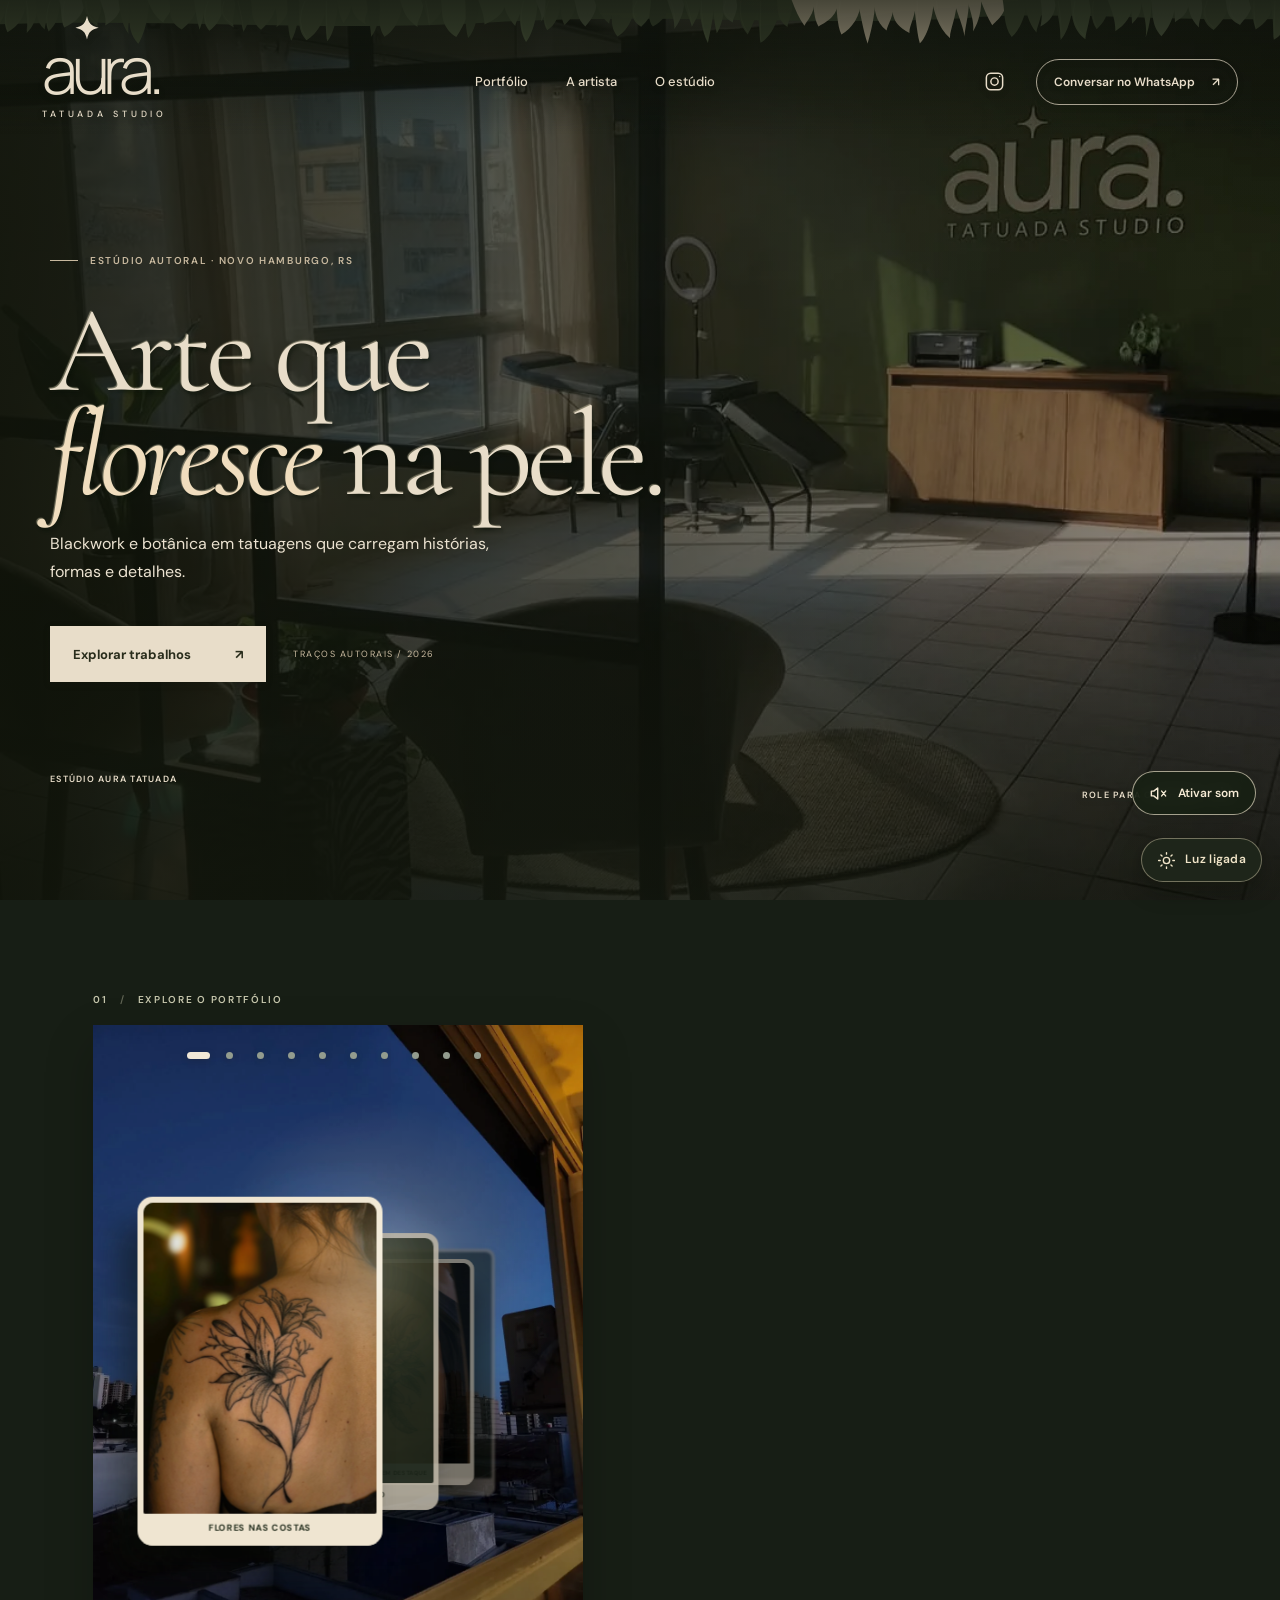
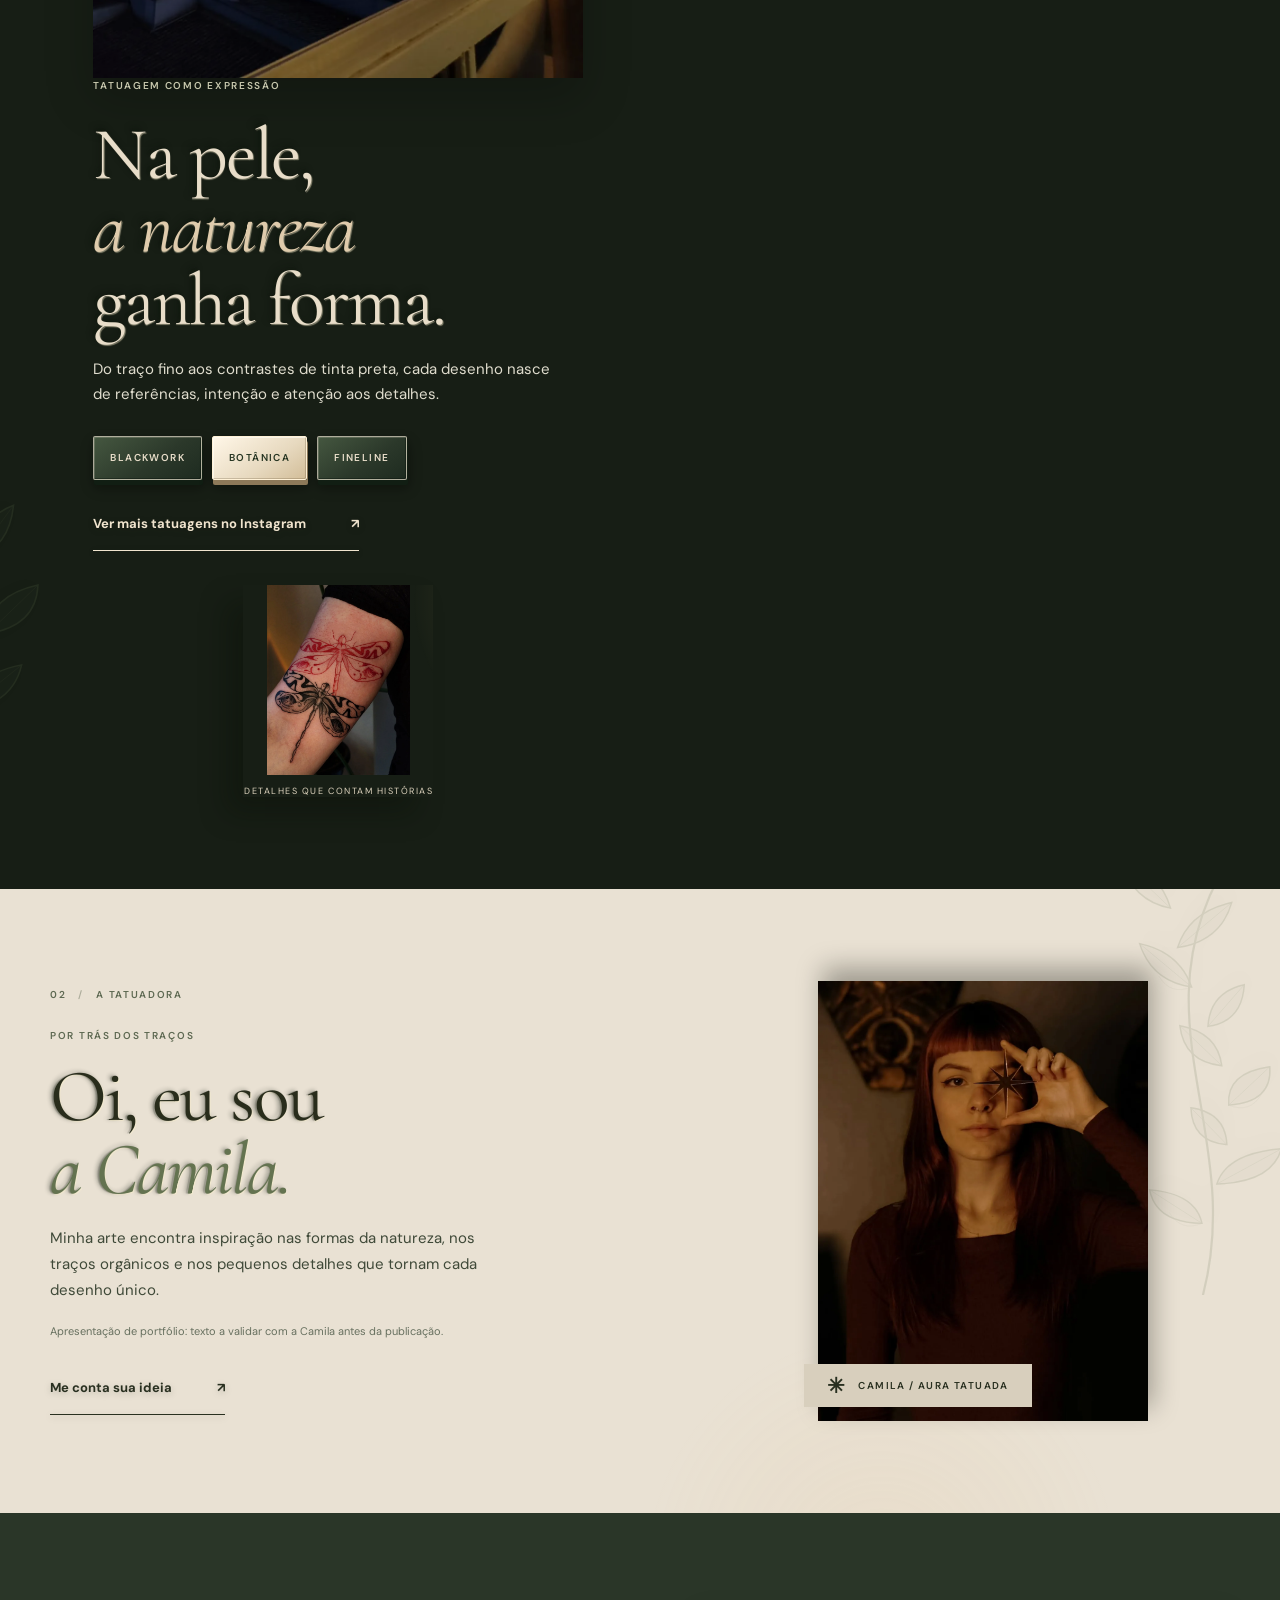
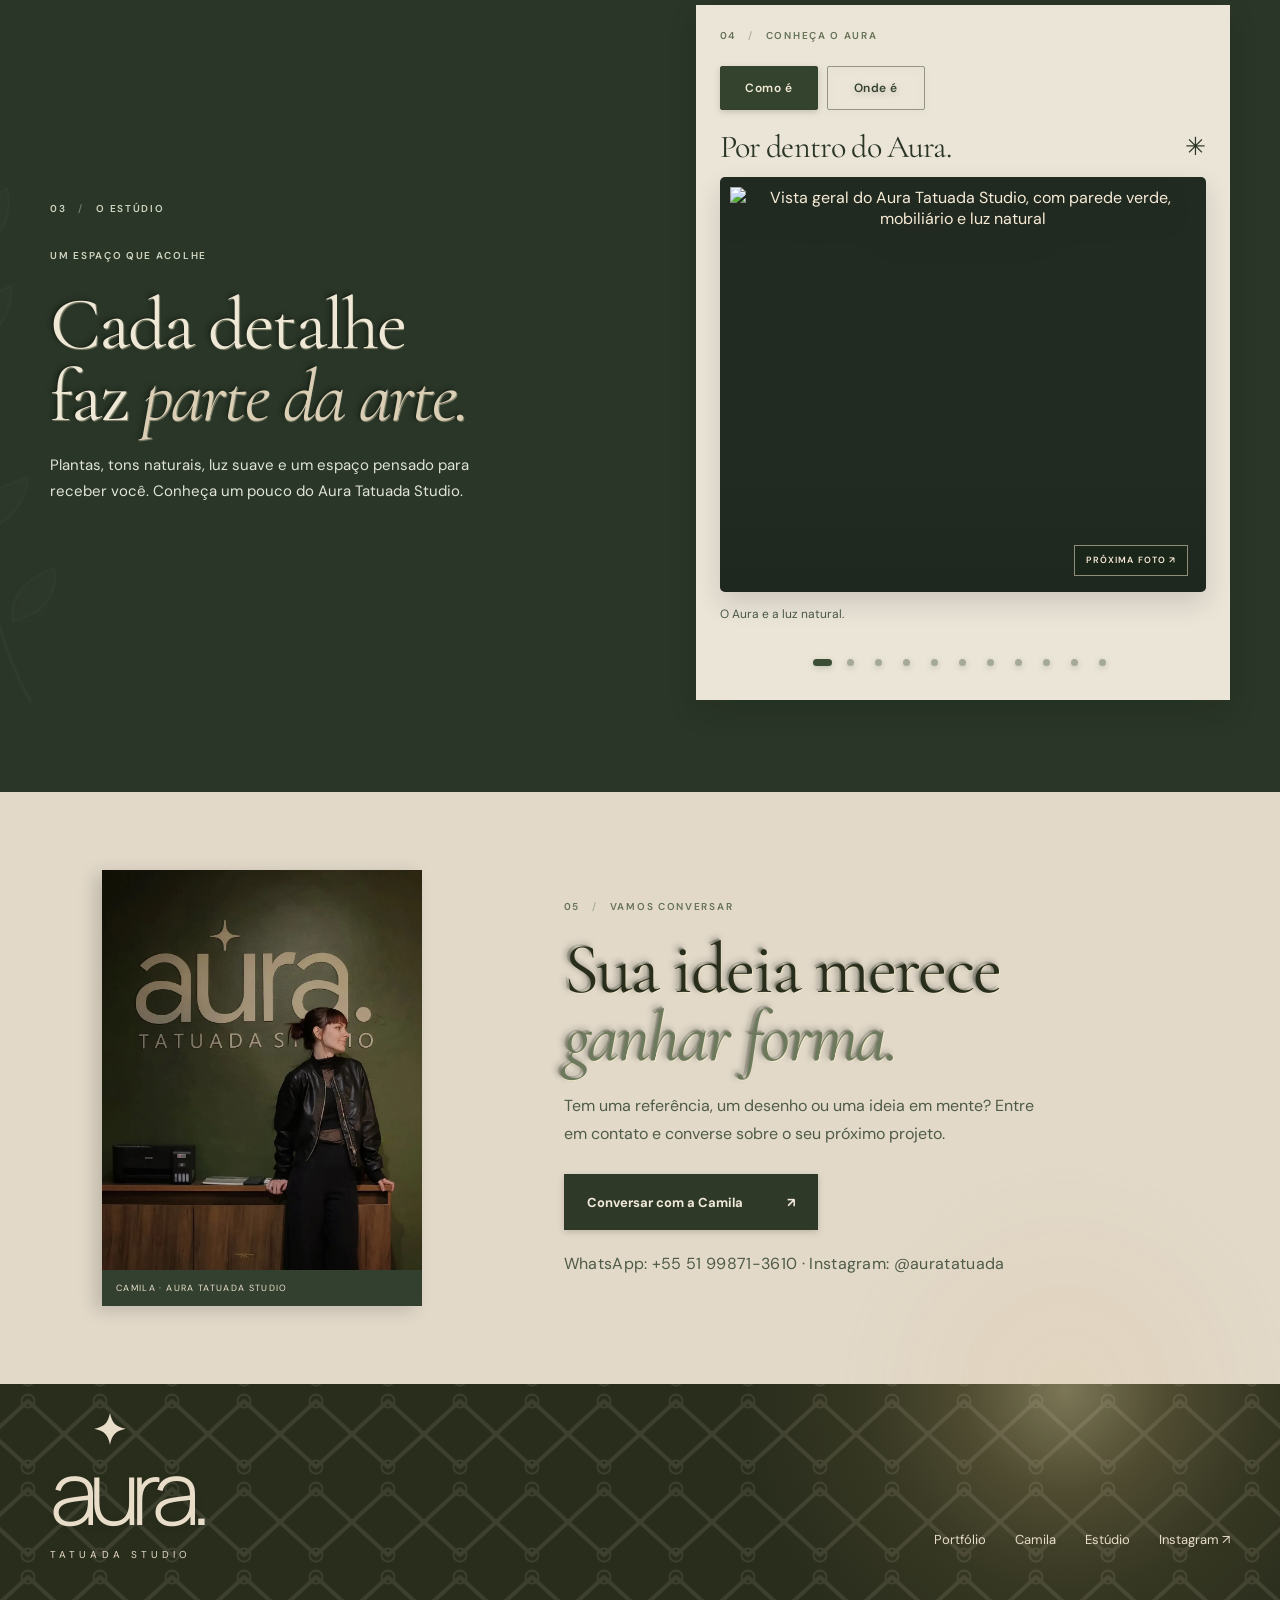
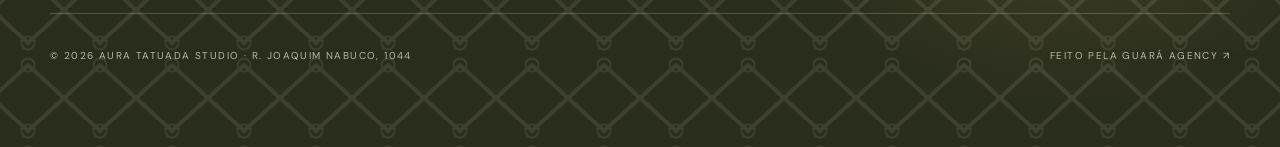
==== site/index.html @ f21ccf44 "fix(aura): restaura portfólio lado a lado no desktop e adiciona favicon da estrela" ====
<!doctype html>
<html lang="pt-BR">
<head>
  <meta charset="UTF-8">
  <meta name="viewport" content="width=device-width,initial-scale=1,viewport-fit=cover">
  <meta name="theme-color" content="#292d1c">
  <meta name="description" content="Aura Tatuada Studio: arte autoral em blackwork e botânica, em Novo Hamburgo, RS. Conheça o trabalho da tatuadora Camila.">
  <meta property="og:title" content="Aura Tatuada Studio — Blackwork & Botânica">
  <meta property="og:description" content="Tatuagem autoral que floresce na pele. Novo Hamburgo, RS.">
  <title>Aura Tatuada Studio — Blackwork & Botânica</title>
  <link rel="icon" type="image/svg+xml" href="./favicon.svg?v=20261107" sizes="any">
  <link rel="preconnect" href="https://fonts.googleapis.com">
  <link rel="preconnect" href="https://fonts.gstatic.com" crossorigin>
  <link href="https://fonts.googleapis.com/css2?family=Cormorant+Garamond:ital,wght@0,400;0,500;1,400;1,500&family=DM+Sans:wght@400;500;600;700&family=Manrope:wght@300;400;500;600&display=swap" rel="stylesheet">
  <link rel="preload" href="./assets/estudio-principal.webp" as="image" type="image/webp">
  <link rel="stylesheet" href="./styles.css?v=20261107-portfolio-gridfix">
  <link rel="stylesheet" href="./light-system.css">
  <link rel="stylesheet" href="./hero-scene.css">
  <link rel="stylesheet" href="./title-relief.css">
  <link rel="stylesheet" href="./studio-panel.css">
  <link rel="stylesheet" href="./interactive-relief.css">
  <script src="./main.js?v=20261107-portfolio3d" defer></script>
  <script src="./light-system.js" defer></script>
  <script src="./hero-scene.js" defer></script>
  <script src="./title-relief.js" defer></script>
  <script src="./studio-panel.js" defer></script>
  <script src="./interactive-relief.js?v=20261107-portfolio3d" defer></script>
</head>
<body>
  <a class="skip-link" href="#conteudo">Pular para o conteúdo</a>
  <div class="fringe-framing" aria-hidden="true"><img src="./assets/franja-bicolor.svg" alt=""></div>
  <div class="scroll-star" aria-hidden="true">
    <svg viewBox="0 0 64 64"><path d="M32 0c4.6 20.8 11.2 27.4 32 32-20.8 4.6-27.4 11.2-32 32C27.4 43.2 20.8 36.6 0 32 20.8 27.4 27.4 20.8 32 0Z" fill="currentColor"/></svg>
  </div>
  <header class="site-header" id="inicio">
    <div class="header-row container-wide">
      <a class="brand" href="#inicio" aria-label="Aura Tatuada Studio — início">
        <span class="brand-name">a<span class="brand-u">u<svg class="brand-star" viewBox="0 0 64 64" aria-hidden="true"><path d="M32 0c4.6 20.8 11.2 27.4 32 32-20.8 4.6-27.4 11.2-32 32C27.4 43.2 20.8 36.6 0 32 20.8 27.4 27.4 20.8 32 0Z" fill="currentColor"/></svg></span>ra<span class="brand-period">.</span></span>
        <span class="brand-caption">TATUADA STUDIO</span>
      </a>
      <nav class="nav-desktop" aria-label="Navegação principal">
        <a href="#portfolio">Portfólio</a>
        <a href="#artista">A artista</a>
        <a href="#estudio">O estúdio</a>
      </nav>
      <div class="nav-actions">
        <a href="https://www.instagram.com/auratatuada/" target="_blank" rel="noopener noreferrer" class="instagram-link" aria-label="Instagram Aura Tatuada, abre nova aba">
          <svg viewBox="0 0 24 24" fill="none" stroke="currentColor" stroke-width="1.7" aria-hidden="true"><rect x="2.7" y="2.7" width="18.6" height="18.6" rx="5"/><circle cx="12" cy="12" r="4.15"/><circle cx="17.9" cy="6.3" r=".8" fill="currentColor" stroke="none"/></svg>
        </a>
        <a href="https://wa.me/5551998713610" target="_blank" rel="noopener noreferrer" class="nav-cta">Conversar no WhatsApp <span aria-hidden="true">↗</span></a>
        <button class="menu-button" type="button" aria-label="Abrir menu" aria-controls="nav-mobile" aria-expanded="false"><span></span><span></span></button>
      </div>
    </div>
    <nav class="nav-mobile" id="nav-mobile" aria-label="Menu para telas pequenas" hidden>
      <a href="#portfolio">01 / Portfólio</a><a href="#artista">02 / A artista</a><a href="#estudio">03 / O estúdio</a><a href="#contato">04 / Conversar</a>
    </nav>
  </header>
  <main id="conteudo">
    <section class="hero star-zone" data-star-tone="light" aria-labelledby="hero-heading">
      <img class="hero-photo" src="./assets/estudio-principal.webp" width="1080" height="1350" alt="Recepção do Aura Tatuada Studio, com parede verde-oliva, luz natural e mobiliário de madeira" fetchpriority="high">
      <video id="aura-hero-video" class="hero-background-video" autoplay muted playsinline loop preload="metadata" poster="./assets/estudio-principal.webp" aria-hidden="true" tabindex="-1">
        <source src="./assets/hero-background.mp4" type="video/mp4">
      </video>
      <div class="hero-vignette" aria-hidden="true"></div>
      <div class="hero-content container">
        <p class="microcopy light"><span class="microline"></span> ESTÚDIO AUTORAL · NOVO HAMBURGO, RS</p>
        <h1 id="hero-heading">Arte que<br><em>floresce</em> na pele.</h1>
        <p class="hero-lead">Blackwork e botânica em tatuagens que carregam histórias, formas e detalhes.</p>
        <div class="hero-commands"><a class="button button-light" href="#portfolio">Explorar trabalhos <span aria-hidden="true">↗</span></a><span class="micro-hint">TRAÇOS AUTORAIS / 2026</span></div>
        <div class="hero-bottom"><span>ESTÚDIO AURA TATUADA</span><a href="#portfolio">ROLE PARA CONHECER <span aria-hidden="true">↓</span></a></div>
      </div>
          <button id="aura-hero-sound" class="hero-video-sound" type="button" aria-label="Ativar som do vídeo" aria-pressed="false">
        <svg viewBox="0 0 24 24" aria-hidden="true" fill="none" stroke="currentColor" stroke-width="1.8" stroke-linecap="round" stroke-linejoin="round"><path d="M11 5 6 9H3v6h3l5 4V5Z"/><path d="m16 9 5 6m0-6-5 6"/></svg>
        <span class="sound-label">Ativar som</span>
      </button>
    </section>

    <section class="portfolio-section star-zone" data-star-tone="light" id="portfolio" aria-labelledby="portfolio-heading">
      <img class="foliage foliage-portfolio parallax-botanical" src="./assets/botanica-folhas.svg" width="420" height="760" alt="" aria-hidden="true" data-parallax="-20">
      <div class="container portfolio-layout">
        <div class="portfolio-visual">
          <p class="microcopy">01 <span class="slash">/</span> EXPLORE O PORTFÓLIO</p>

<div class="window-gallery depth-gallery" aria-roledescription="carrossel" aria-label="Tatuagens da Camila" tabindex="0">
            <div class="window-scene" aria-hidden="true"><img src="./assets/janela.webp" width="1080" height="1440" alt="" loading="eager" decoding="async"></div>
            <div class="gallery-track" id="gallery-track">
              <button class="gallery-slide is-active" type="button" data-name="Flores nas costas" aria-label="Flores nas costas, foto 1 de 10" aria-current="true" tabindex="0"><img src="./assets/portfolio/botanica-01.jpg" alt="Fotografia de tatuagem botânica: flores nas costas" loading="eager" decoding="async"><span class="gallery-caption">FLORES NAS COSTAS</span></button>
              <button class="gallery-slide is-next" type="button" data-name="Floral no antebraço" aria-label="Floral no antebraço, foto 2 de 10"  tabindex="-1"><img src="./assets/portfolio/botanica-02.jpg" alt="Fotografia de tatuagem botânica: floral no antebraço" loading="eager" decoding="async"><span class="gallery-caption">FLORAL NO ANTEBRAÇO</span></button>
              <button class="gallery-slide is-next2" type="button" data-name="Floral em destaque" aria-label="Floral em destaque, foto 3 de 10"  tabindex="-1"><img src="./assets/portfolio/botanica-03.jpg" alt="Fotografia de tatuagem botânica: floral em destaque" loading="eager" decoding="async"><span class="gallery-caption">FLORAL EM DESTAQUE</span></button>
              <button class="gallery-slide is-next3" type="button" data-name="Lírios no ombro" aria-label="Lírios no ombro, foto 4 de 10"  tabindex="-1"><img src="./assets/portfolio/botanica-04.jpg" alt="Fotografia de tatuagem botânica: lírios no ombro" loading="eager" decoding="async"><span class="gallery-caption">LÍRIOS NO OMBRO</span></button>
              <button class="gallery-slide is-hidden" type="button" data-name="Lírios em blackwork" aria-label="Lírios em blackwork, foto 5 de 10" aria-hidden="true" tabindex="-1"><img src="./assets/portfolio/botanica-05.jpg" alt="Fotografia de tatuagem botânica: lírios em blackwork" loading="lazy" decoding="async"><span class="gallery-caption">LÍRIOS EM BLACKWORK</span></button>
              <button class="gallery-slide is-hidden" type="button" data-name="Lírios e estrelas" aria-label="Lírios e estrelas, foto 6 de 10" aria-hidden="true" tabindex="-1"><img src="./assets/portfolio/botanica-06.webp" alt="Fotografia de tatuagem botânica: lírios e estrelas" loading="lazy" decoding="async"><span class="gallery-caption">LÍRIOS E ESTRELAS</span></button>
              <button class="gallery-slide is-hidden" type="button" data-name="Botânica orgânica" aria-label="Botânica orgânica, foto 7 de 10" aria-hidden="true" tabindex="-1"><img src="./assets/portfolio/botanica-07.jpg" alt="Fotografia de tatuagem botânica: botânica orgânica" loading="lazy" decoding="async"><span class="gallery-caption">BOTÂNICA ORGÂNICA</span></button>
              <button class="gallery-slide is-hidden" type="button" data-name="Floral no antebraço" aria-label="Floral no antebraço, foto 8 de 10" aria-hidden="true" tabindex="-1"><img src="./assets/portfolio/botanica-08.jpg" alt="Fotografia de tatuagem botânica: floral no antebraço" loading="lazy" decoding="async"><span class="gallery-caption">FLORAL NO ANTEBRAÇO</span></button>
              <button class="gallery-slide is-hidden" type="button" data-name="Botânica na perna" aria-label="Botânica na perna, foto 9 de 10" aria-hidden="true" tabindex="-1"><img src="./assets/portfolio/botanica-09.jpg" alt="Fotografia de tatuagem botânica: botânica na perna" loading="lazy" decoding="async"><span class="gallery-caption">BOTÂNICA NA PERNA</span></button>
              <button class="gallery-slide is-hidden" type="button" data-name="Folhas nas costas" aria-label="Folhas nas costas, foto 10 de 10" aria-hidden="true" tabindex="-1"><img src="./assets/portfolio/botanica-10.jpg" alt="Fotografia de tatuagem botânica: folhas nas costas" loading="lazy" decoding="async"><span class="gallery-caption">FOLHAS NAS COSTAS</span></button>
          </div>
          <div class="gallery-indicators" role="group" aria-label="Escolher tatuagem">
            <button type="button" class="gallery-dot is-active" data-index="0" aria-label="Mostrar Flores nas costas, foto 1 de 10" aria-current="true"><span></span></button>
            <button type="button" class="gallery-dot " data-index="1" aria-label="Mostrar Floral no antebraço, foto 2 de 10" ><span></span></button>
            <button type="button" class="gallery-dot " data-index="2" aria-label="Mostrar Floral em destaque, foto 3 de 10" ><span></span></button>
            <button type="button" class="gallery-dot " data-index="3" aria-label="Mostrar Lírios no ombro, foto 4 de 10" ><span></span></button>
            <button type="button" class="gallery-dot " data-index="4" aria-label="Mostrar Lírios em blackwork, foto 5 de 10" ><span></span></button>
            <button type="button" class="gallery-dot " data-index="5" aria-label="Mostrar Lírios e estrelas, foto 6 de 10" ><span></span></button>
            <button type="button" class="gallery-dot " data-index="6" aria-label="Mostrar Botânica orgânica, foto 7 de 10" ><span></span></button>
            <button type="button" class="gallery-dot " data-index="7" aria-label="Mostrar Floral no antebraço, foto 8 de 10" ><span></span></button>
            <button type="button" class="gallery-dot " data-index="8" aria-label="Mostrar Botânica na perna, foto 9 de 10" ><span></span></button>
            <button type="button" class="gallery-dot " data-index="9" aria-label="Mostrar Folhas nas costas, foto 10 de 10" ><span></span></button>
          </div>
          <span class="sr-only" id="gallery-status" role="status" aria-live="polite" aria-atomic="true">Botânica, trabalho 1 de 10</span>
        </div>
        <div class="portfolio-text">
          <p class="kicker">TATUAGEM COMO EXPRESSÃO</p>
          <h2 id="portfolio-heading">Na pele,<br><em>a natureza</em><br>ganha forma.</h2>
          <p class="section-description">Do traço fino aos contrastes de tinta preta, cada desenho nasce de referências, intenção e atenção aos detalhes.</p>
          <div class="styles-row" role="group" aria-label="Filtrar portfólio por estilo">
            <button type="button" class="style-filter" data-category="blackwork" aria-pressed="false">BLACKWORK</button>
            <button type="button" class="style-filter is-selected" data-category="botanica" aria-pressed="true">BOTÂNICA</button>
            <button type="button" class="style-filter" data-category="fineline" aria-pressed="false">FINELINE</button>
          </div>
          <a class="underlined-link" href="https://www.instagram.com/auratatuada/" target="_blank" rel="noopener noreferrer">Ver mais tatuagens no Instagram <span aria-hidden="true">↗</span></a>
          <div class="portfolio-small-photo"><img src="./assets/tatuagem-libelulas.webp" width="1080" height="1440" alt="Detalhe de tatuagens de libélulas vermelha e preta" loading="lazy" decoding="async"><span>DETALHES QUE CONTAM HISTÓRIAS</span></div>
        </div>
      </div>
    </section>

    <section class="artist-section star-zone" data-star-tone="dark" id="artista" aria-labelledby="artist-heading">
      <img class="foliage foliage-artist parallax-botanical" src="./assets/botanica-ramos.svg" width="550" height="820" alt="" aria-hidden="true" data-parallax="26">
      <div class="container artist-layout">
        <div class="artist-intro">
          <p class="microcopy light">02 <span class="slash">/</span> A TATUADORA</p>
          <p class="kicker light">POR TRÁS DOS TRAÇOS</p>
          <h2 id="artist-heading">Oi, eu sou<br><em>a Camila.</em></h2>
          <p class="section-description">Minha arte encontra inspiração nas formas da natureza, nos traços orgânicos e nos pequenos detalhes que tornam cada desenho único.</p>
          <p class="editor-note">Apresentação de portfólio: texto a validar com a Camila antes da publicação.</p>
          <a class="underlined-link light-link" href="#contato">Me conta sua ideia <span aria-hidden="true">↗</span></a>
        </div>
        <figure class="artist-image"><img src="./assets/camila-retrato.webp" width="1080" height="1440" alt="Camila segurando um ornamento de estrela próximo ao rosto" loading="eager" decoding="async"><figcaption><span class="caption-star" aria-hidden="true">✳</span> CAMILA / AURA TATUADA</figcaption></figure>
      </div>
    </section>

    <section class="studio-section star-zone" data-star-tone="light" id="estudio" aria-labelledby="studio-heading">
      <img class="foliage foliage-studio parallax-botanical" src="./assets/botanica-folhas.svg" width="420" height="760" alt="" aria-hidden="true" data-parallax="-16">
      <div class="container studio-layout">
        <div class="studio-intro">
          <p class="microcopy">03 <span class="slash">/</span> O ESTÚDIO</p>
          <p class="kicker">UM ESPAÇO QUE ACOLHE</p>
          <h2 id="studio-heading">Cada detalhe<br>faz <em>parte da arte.</em></h2>
          <p class="section-description">Plantas, tons naturais, luz suave e um espaço pensado para receber você. Conheça um pouco do Aura Tatuada Studio.</p>
        </div>
        <div class="studio-location" id="localizacao">
          <p class="microcopy">04 <span class="slash">/</span> CONHEÇA O AURA</p>
          <div class="studio-tablist" role="tablist" aria-label="Explorar o estúdio">
            <button class="studio-tab is-active" id="studio-tab-como" type="button" role="tab" aria-selected="true" aria-controls="studio-panel-como" tabindex="0" data-studio-tab="como">Como é</button>
            <button class="studio-tab" id="studio-tab-onde" type="button" role="tab" aria-selected="false" aria-controls="studio-panel-onde" tabindex="-1" data-studio-tab="onde">Onde é</button>
          </div>
          <div class="location-header"><h3 id="studio-view-heading">Por dentro do Aura.</h3><span aria-hidden="true">✳</span></div>
          <div class="studio-tabpanel" id="studio-panel-como" role="tabpanel" aria-labelledby="studio-tab-como" tabindex="0">
            <div class="studio-gallery" aria-roledescription="carrossel" aria-label="Fotografias do interior do estúdio">
              <div class="studio-photo-stage" id="studio-photo-stage">
                <button class="studio-photo-next" id="studio-photo-next" type="button" aria-label="Ver a próxima fotografia do estúdio">
                  <img id="studio-photo" src="./assets/studio/studio-09.webp" alt="Interior do Aura Tatuada Studio iluminado pela luz natural, com a marca na parede verde" width="1080" height="1350" loading="lazy" decoding="async">
                  <span class="studio-photo-hint" aria-hidden="true">PRÓXIMA FOTO ↗</span>
                </button>
              </div>
              <p class="studio-photo-caption" id="studio-photo-caption">A luz natural e o espaço de atendimento.</p>
              <div class="studio-photo-dots" id="studio-photo-dots" role="group" aria-label="Selecionar fotografia do estúdio"></div>
              <span class="sr-only" id="studio-photo-status" role="status" aria-live="polite" aria-atomic="true">Fotografia 1 de 11.</span>
            </div>
          </div>
          <div class="studio-tabpanel" id="studio-panel-onde" role="tabpanel" aria-labelledby="studio-tab-onde" tabindex="0" hidden>
            <div class="map-embed">
              <iframe title="Mapa do Aura Tatuada Studio — Rua Joaquim Nabuco, 1044, Centro, Novo Hamburgo" data-src="https://maps.google.com/maps?q=R.%20Joaquim%20Nabuco%2C%201044%2C%20Centro%2C%20Novo%20Hamburgo%2C%20RS%2C%2093310-002&amp;z=16&amp;output=embed" width="600" height="380" loading="lazy" referrerpolicy="no-referrer-when-downgrade" allowfullscreen></iframe>
            </div>
            <div class="location-caption"><span><strong>Aura Tatuada Studio</strong><small>R. Joaquim Nabuco, 1044 — Centro · Novo Hamburgo/RS</small></span><a class="location-route" href="https://www.google.com/maps/search/?api=1&amp;query=R.+Joaquim+Nabuco%2C+1044%2C+Centro%2C+Novo+Hamburgo%2C+RS" target="_blank" rel="noopener noreferrer">ABRIR ROTAS ↗</a></div>
          </div>
        </div>
      </div>
    </section>

    <section class="contact-section star-zone" data-star-tone="dark" id="contato" aria-labelledby="contact-heading">
      <div class="container contact-layout">
        <figure class="contact-photo"><img src="./assets/estudio-detalhe.webp" width="1080" height="1350" alt="Camila no Aura Tatuada Studio em frente à parede verde com o logotipo do estúdio" loading="lazy" decoding="async"><figcaption>CAMILA · AURA TATUADA STUDIO</figcaption></figure>
        <div class="contact-copy">
          <p class="microcopy">05 <span class="slash">/</span> VAMOS CONVERSAR</p>
          <h2 id="contact-heading">Sua ideia merece<br><em>ganhar forma.</em></h2>
          <p>Tem uma referência, um desenho ou uma ideia em mente? Entre em contato e converse sobre o seu próximo projeto.</p>
          <a class="button contact-button" href="https://wa.me/5551998713610" target="_blank" rel="noopener noreferrer">Conversar com a Camila <span aria-hidden="true">↗</span></a>
          <p class="contact-secondary">WhatsApp: +55 51 99871-3610 · Instagram: @auratatuada</p>
        </div>
      </div>
    </section>
  </main>
  <footer class="footer star-zone" data-star-tone="light">
    <div class="container footer-content"><div><a href="#inicio" class="footer-brand" aria-label="Aura Tatuada Studio — voltar ao início">a<span class="brand-u">u<svg class="brand-star" viewBox="0 0 64 64" aria-hidden="true"><path d="M32 0c4.6 20.8 11.2 27.4 32 32-20.8 4.6-27.4 11.2-32 32C27.4 43.2 20.8 36.6 0 32 20.8 27.4 27.4 20.8 32 0Z" fill="currentColor"/></svg></span>ra.</a><span class="footer-subtitle">TATUADA STUDIO</span></div><nav aria-label="Links do rodapé"><a href="#portfolio">Portfólio</a><a href="#artista">Camila</a><a href="#estudio">Estúdio</a><a href="https://www.instagram.com/auratatuada/" target="_blank" rel="noopener noreferrer">Instagram ↗</a></nav></div>
    <div class="container footer-credits"><span>© <span id="year">2026</span> AURA TATUADA STUDIO · R. JOAQUIM NABUCO, 1044</span><a href="https://www.guaraagency.com.br/" target="_blank" rel="noopener noreferrer">FEITO PELA GUARÁ AGENCY ↗</a></div>

  </footer>
</body>
</html>
---- site/styles.css ----
/* AURA TATUADA STUDIO — Visual system v2 · Guará Agency
   Editorial / botanical / handmade. Static-first, progressive motion. */
:root{
  --olive-950:#202417;--olive-900:#292d1c;--olive-800:#3b422d;--olive-700:#535c42;--olive-600:#657052;
  --paper:#eee7d9;--paper-warm:#e8dfcf;--cream:#e8ddc9;--sand:#c8b99f;--ink:#15170f;
  --stroke:#cac6b8;--muted:#626953;--content:1180px;--ease-out:cubic-bezier(.16,1,.3,1);
}
*,*::before,*::after{box-sizing:border-box}
html{scroll-behavior:smooth;scroll-padding-top:100px}
body{margin:0;background:var(--paper);color:var(--olive-900);font-family:'DM Sans',Arial,sans-serif;-webkit-font-smoothing:antialiased;overflow-x:clip}
img,svg{display:block;max-width:100%}img{height:auto}a{text-decoration:none;color:inherit}button{font:inherit;cursor:pointer}h1,h2,h3,p,figure{margin:0}
h1,h2,h3{font-family:'Cormorant Garamond',Georgia,serif;line-height:.98;letter-spacing:-.026em;font-weight:400}
h1 em,h2 em{font-weight:400}a,button{-webkit-tap-highlight-color:transparent}
:focus-visible{outline:3px solid var(--sand);outline-offset:5px}
::selection{color:var(--olive-900);background:var(--sand)}
.container{width:min(var(--content),calc(100% - 84px));margin-inline:auto}
.container-wide{width:min(1440px,calc(100% - 84px));margin-inline:auto}
.skip-link{position:fixed;top:-120px;left:20px;z-index:9999;background:var(--cream);padding:12px 20px;color:var(--olive-900)}.skip-link:focus{top:20px}

/* Irregular two-tone bangs, extracted as an original vector component */
.fringe-framing{position:absolute;left:0;top:0;z-index:24;width:100%;height:62px;pointer-events:none;overflow:hidden;opacity:.96}
.fringe-framing img{display:block;width:100%;height:100%;object-fit:fill}
.scroll-star{position:fixed;top:0;left:0;width:34px;height:34px;color:var(--sand);z-index:35;pointer-events:none;opacity:0;transform:translate3d(-100px,-100px,0);transition:color .25s ease,opacity .3s ease}
.scroll-star[data-tone="dark"]{color:var(--olive-700)}.scroll-star svg{width:100%;height:100%}
body.motion-ready .scroll-star{opacity:1}body.motion-ready .brand-star{opacity:0}

/* Header */
.site-header{position:absolute;inset:0 0 auto;z-index:25;color:var(--cream);background:linear-gradient(180deg,rgba(15,19,13,.72),rgba(15,19,13,0));pointer-events:none}
.header-row,.nav-mobile{pointer-events:auto}
.header-row{height:134px;padding-top:29px;display:flex;align-items:center;justify-content:space-between;gap:36px}
.brand{display:inline-flex;flex-direction:column;flex:none;position:relative;line-height:1;min-width:175px}
.brand-name{position:relative;display:inline-block;width:max-content;font-family:Manrope,Arial,sans-serif;font-weight:300;font-size:65px;line-height:.81;letter-spacing:-.098em}
.brand-period{letter-spacing:0}.brand-star{position:absolute;width:24px;height:24px;top:-22px;left:79px;color:var(--cream)}
.brand-caption{display:block;font-weight:500;font-size:9px;letter-spacing:.43em;margin-top:13px;white-space:nowrap}
.nav-desktop{display:flex;align-items:center;gap:38px;font-size:13px;font-weight:500}.nav-desktop a{position:relative;padding:12px 0;transition:opacity .2s}.nav-desktop a:hover{opacity:.68}
.nav-actions{display:flex;align-items:center;gap:20px}.instagram-link{min-width:44px;min-height:44px;display:grid;place-items:center}.instagram-link svg{width:21px;height:21px}
.nav-cta{font-size:12px;font-weight:600;border:1px solid rgba(232,221,201,.7);border-radius:50px;padding:14px 17px;display:flex;gap:17px;align-items:center;min-height:44px;transition:color .2s,background .2s}.nav-cta:hover{background:var(--cream);color:var(--olive-900)}
.menu-button{display:none;width:44px;height:44px;background:transparent;color:var(--cream);border:1px solid rgba(232,221,201,.65);border-radius:50%;align-items:center;justify-content:center;flex-direction:column;gap:6px}.menu-button span{width:18px;height:1px;background:currentColor;transition:transform .2s}
.menu-button[aria-expanded="true"] span:first-child{transform:translateY(3.5px) rotate(45deg)}.menu-button[aria-expanded="true"] span:last-child{transform:translateY(-3.5px) rotate(-45deg)}
.nav-mobile{display:none}.nav-mobile[hidden]{display:none!important}

/* Hero: the studio photograph is the only focal media */
.hero{position:relative;isolation:isolate;min-height:max(740px,100svh);display:flex;align-items:center;overflow:hidden;background:var(--olive-900);color:var(--cream)}
.hero-photo,.hero-vignette{position:absolute;inset:0;width:100%;height:100%;z-index:-1}
.hero-photo{object-fit:cover;object-position:center 48%}.hero-vignette{background:linear-gradient(90deg,rgba(17,21,11,.88) 0%,rgba(21,26,16,.61) 47%,rgba(25,30,19,.14) 100%),linear-gradient(0deg,rgba(15,18,12,.63) 0%,transparent 35%),linear-gradient(180deg,rgba(15,18,12,.12),transparent 35%)}
.hero-content{padding-top:165px;padding-bottom:130px;position:relative}
.microcopy,.kicker,.gallery-footnote{font-size:10px;font-weight:600;letter-spacing:.17em;line-height:1.5}.microcopy{display:flex;align-items:center;gap:12px;color:var(--olive-700)}.microcopy.light{color:var(--sand)}.microline{height:1px;width:28px;background:currentColor}.slash{opacity:.43}
.hero h1{max-width:850px;margin:31px 0 22px;font-size:clamp(5.2rem,9.6vw,10.2rem);line-height:.85;letter-spacing:-.045em}.hero h1 em{color:#f0ddbe}
.hero-lead{max-width:475px;font-size:16px;line-height:1.8;color:#ebe2d0}
.hero-commands{margin-top:39px;display:flex;align-items:center;gap:27px}.micro-hint{font-size:9px;letter-spacing:.17em;color:var(--sand)}
.button{display:inline-flex;align-items:center;justify-content:space-between;gap:44px;min-height:56px;padding:15px 23px;font-size:13px;font-weight:700;transition:transform .2s var(--ease-out),background .2s}.button:hover{transform:translateY(-2px)}.button-light{background:var(--cream);color:var(--olive-900)}.button-light:hover{background:#fff5e3}
.hero-bottom{position:absolute;bottom:0;left:0;right:0;display:flex;justify-content:space-between;gap:15px;font-size:9px;letter-spacing:.14em;font-weight:600}.hero-bottom a{padding:9px 0}.hero-bottom a span{font-size:16px;margin-left:7px}

/* Portfolio / actual window photo and tattoo slideshow */
.portfolio-section{background:var(--paper);position:relative;padding:135px 0 155px;overflow:hidden;isolation:isolate}
.portfolio-layout{display:grid;grid-template-columns:minmax(0,1.02fr) minmax(0,.92fr);gap:clamp(70px,8.7vw,145px);align-items:center}
.portfolio-visual,.portfolio-text{position:relative;z-index:2;min-width:0}
.window-gallery{margin-top:22px;position:relative;height:660px;overflow:hidden;background:#64715d;border:14px solid #373d30;box-shadow:0 24px 55px rgba(24,30,18,.19);touch-action:pan-y}
.window-scene{position:absolute;inset:0}.window-scene img{height:100%;width:100%;object-fit:cover;opacity:.75}.window-scene:after{content:"";position:absolute;inset:0;background:linear-gradient(150deg,rgba(20,26,19,.45),rgba(20,26,19,.13))}
.window-interior{position:absolute;inset:9% 12% 13%;overflow:hidden;background:var(--olive-950);box-shadow:0 18px 65px rgba(0,0,0,.25)}
.gallery-track{position:relative;width:100%;height:100%}.gallery-slide{position:absolute;inset:0;opacity:0;transform:translate3d(7%,0,0) scale(1.025);transition:opacity .52s ease,transform .65s var(--ease-out);pointer-events:none}.gallery-slide.is-active{opacity:1;transform:translateZ(0) scale(1);pointer-events:auto}
.gallery-slide img{width:100%;height:100%;object-fit:cover}.gallery-slide figcaption{position:absolute;inset:auto 0 0;background:linear-gradient(0deg,rgba(0,0,0,.75),transparent);padding:40px 19px 17px;color:#fff6e3;font-size:10px;font-weight:600;letter-spacing:.16em}
.window-frame{position:absolute;inset:0;pointer-events:none;border:6px solid rgba(17,22,14,.65);box-shadow:inset 0 0 0 2px rgba(238,233,215,.15)}.frame-vertical{position:absolute;left:50%;top:0;bottom:0;width:10px;background:rgba(37,40,30,.6);transform:translateX(-50%);mix-blend-mode:multiply}.frame-horizontal{position:absolute;top:64%;left:0;right:0;height:9px;background:rgba(37,40,30,.7);mix-blend-mode:multiply}
.gallery-controls{position:absolute;left:50%;bottom:13px;transform:translateX(-50%);display:flex;align-items:center;gap:14px;background:var(--paper);padding:5px 8px;z-index:3;box-shadow:0 2px 15px rgba(0,0,0,.14)}
.gallery-arrow{display:grid;place-items:center;width:44px;height:44px;border:0;background:transparent;color:var(--olive-900);transition:background .2s}.gallery-arrow:hover{background:#d5cebd}.gallery-arrow svg{width:21px;height:21px}
.gallery-count{min-width:58px;font-size:12px;text-align:center;letter-spacing:.13em;font-weight:700;font-variant-numeric:tabular-nums}.gallery-count span{color:#888e7c;padding:0 5px}
.gallery-footnote{margin-top:17px;font-size:9px;color:#6f7666}
.kicker{color:var(--olive-600);margin-bottom:25px}.portfolio-text h2,.artist-intro h2,.studio-intro h2,.contact-center h2{font-size:clamp(4.8rem,6.5vw,7.4rem)}.portfolio-text h2 em{color:#697052}
.section-description{margin-top:28px;max-width:470px;font-size:15px;line-height:1.9;color:#535846}
.styles-row{display:flex;gap:10px;flex-wrap:wrap;margin-top:30px}.styles-row span{display:block;padding:9px 11px;border:1px solid #b9bdac;color:var(--olive-700);font-size:9px;letter-spacing:.14em}
.underlined-link{display:inline-flex;align-items:center;gap:45px;border-bottom:1px solid currentColor;padding:0 0 10px;min-height:44px;margin-top:25px;font-size:13px;font-weight:700;transition:gap .2s}.underlined-link:hover{gap:55px}
.portfolio-small-photo{margin-top:42px;width:68%;margin-left:auto;position:relative}.portfolio-small-photo img{aspect-ratio:4/3;object-fit:cover;object-position:center 48%}.portfolio-small-photo span{display:block;text-align:right;font-size:9px;letter-spacing:.17em;margin-top:10px}

/* Decorative botanical illustrations are original SVG linework; parallax is light and bounded. */
.foliage{position:absolute;pointer-events:none;opacity:.27;z-index:1;--shift:0px;transform:translate3d(0,var(--shift),0);max-width:none}.foliage-portfolio{width:320px;left:-180px;bottom:-110px}.foliage-artist{width:400px;right:-90px;top:-165px;opacity:.19;filter:brightness(1.7)}.foliage-studio{width:380px;left:-215px;top:10%;opacity:.2;transform:rotate(-14deg) translate3d(0,var(--shift),0)}

/* Artist */
.artist-section{background:var(--olive-900);color:var(--cream);padding:134px 0;position:relative;overflow:hidden;isolation:isolate}
.artist-layout{display:grid;grid-template-columns:minmax(0,1fr) minmax(0,.9fr);align-items:center;gap:clamp(60px,9vw,140px);position:relative;z-index:2}.artist-intro{max-width:530px}.artist-intro .kicker{margin:75px 0 17px}.kicker.light{color:var(--sand)}.artist-intro h2 em{color:#e9d6b8}
.artist-intro .section-description{color:#e0d8c8}.editor-note{max-width:410px;margin-top:18px;font-size:11px;line-height:1.7;color:#afa997}.light-link{color:var(--cream);margin-top:31px}
.artist-image{position:relative;background:#3d412e}.artist-image img{display:block;width:100%;aspect-ratio:4/5;object-fit:cover;object-position:center 25%}.artist-image figcaption{position:absolute;left:-24px;bottom:26px;display:flex;align-items:center;gap:12px;background:var(--cream);color:var(--olive-900);padding:15px 23px;font-size:10px;font-weight:600;letter-spacing:.14em}.caption-star{font-size:21px;line-height:0}

/* Studio / location */
.studio-section{padding:140px 0 150px;position:relative;isolation:isolate;overflow:hidden;background:#f1ebdf}.studio-layout{display:grid;grid-template-columns:minmax(0,1fr) minmax(0,.95fr);gap:clamp(70px,9vw,140px);position:relative;z-index:2;align-items:start}.studio-intro .kicker{margin-top:62px}.studio-intro h2 em{color:#697052}.studio-photo{margin-top:48px;position:relative}.studio-photo img{width:100%;aspect-ratio:1.45;object-fit:cover;object-position:50% 40%}.studio-photo figcaption{font-size:9px;letter-spacing:.16em;padding-top:12px;color:#717766}
.studio-location{margin-top:160px}.location-header{padding-top:26px;padding-bottom:21px;display:flex;align-items:center;justify-content:space-between;gap:20px}.location-header h3{font-size:40px}.location-header>span{font-size:25px}.map-concept{height:415px;background:linear-gradient(135deg,#cad2c0,#b9c1ae);position:relative;overflow:hidden;display:grid;place-items:center;border:1px solid #bac1b1}.map-concept:before{content:"";position:absolute;inset:-50%;background-image:repeating-linear-gradient(35deg,transparent 0,transparent 80px,rgba(251,250,237,.6) 80px,rgba(251,250,237,.6) 87px),repeating-linear-gradient(125deg,transparent 0,transparent 116px,rgba(255,255,255,.25) 116px,rgba(255,255,255,.25) 124px);opacity:.4}.map-pin{position:relative;width:60px;height:60px;border-radius:50%;background:var(--olive-900);display:grid;place-items:center;color:var(--cream);box-shadow:0 15px 25px rgba(0,0,0,.15)}.map-pin svg{width:30px;height:30px}.map-area,.map-note{position:absolute;z-index:1;font-size:10px;font-weight:700;letter-spacing:.14em}.map-area{top:22px;left:20px}.map-note{bottom:20px;left:20px;background:var(--cream);padding:12px 13px;line-height:1.6}
.location-caption{display:flex;align-items:center;justify-content:space-between;gap:20px;padding:23px 0;border-bottom:1px solid var(--stroke)}.location-caption span:first-child{display:flex;flex-direction:column;gap:6px}.location-caption strong{font-size:14px}.location-caption small{font-size:12px;color:#697052}.location-pending{font-size:9px;white-space:nowrap;letter-spacing:.08em;color:#6d735f}

/* Contact + lace */
.contact-section{background:#4a553b;color:var(--cream);text-align:center;padding:140px 0 150px}.contact-center{display:flex;flex-direction:column;align-items:center}.contact-center h2{margin-top:29px;font-size:clamp(5rem,8vw,9rem)}.contact-center h2 em{color:#e8d5b7}.contact-center>p:not(.microcopy){max-width:530px;margin-top:26px;font-size:15px;line-height:1.8;color:#f0e7d5}.contact-center .button{margin-top:36px}.contact-center .contact-secondary{font-size:11px;opacity:.7;margin-top:18px}
.footer{background:var(--olive-900);color:var(--cream);padding-top:70px;overflow:hidden}.footer-content{display:flex;align-items:end;justify-content:space-between;gap:30px}.footer-brand{display:block;width:max-content;font-family:Manrope,Arial,sans-serif;font-weight:300;font-size:88px;line-height:.85;letter-spacing:-.1em}.footer-subtitle{display:block;font-size:10px;letter-spacing:.41em;margin-top:18px}.footer nav{display:flex;align-items:center;gap:29px;font-size:13px}.footer nav a{min-height:44px;display:flex;align-items:center}.footer-credits{display:flex;justify-content:space-between;gap:20px;padding:35px 0;margin-top:52px;border-top:1px solid rgba(235,220,185,.23);font-size:10px;letter-spacing:.14em;color:#b7baa6}.lace-rail{position:relative;width:100%;height:105px;overflow:hidden;border-top:1px solid rgba(235,220,185,.13)}.lace-rail svg{width:100%;height:100%}.lace-path{fill:none;stroke:var(--sand);stroke-width:4;stroke-linecap:round;stroke-linejoin:round;stroke-dasharray:1000;stroke-dashoffset:0}.lace-two{stroke:#a89d84}
body.motion-ready .lace-path{stroke-dashoffset:calc(1000 * (1 - var(--lace-progress, 1)))}

/* coarse/touch devices preserve natural vertical page scrolling inside gallery */
@media(hover:hover){.gallery-arrow:hover{background:#d5cebd}.nav-desktop a:hover{opacity:.7}}
@media(max-width:1100px){.container,.container-wide{width:calc(100% - 64px)}.portfolio-layout,.studio-layout{gap:55px}.window-gallery{height:550px}.portfolio-text h2,.artist-intro h2,.studio-intro h2{font-size:clamp(4.1rem,6.7vw,5.9rem)}.studio-location{margin-top:130px}.footer nav{gap:19px}}
@media(max-width:820px){.container,.container-wide{width:calc(100% - 48px)}.nav-desktop,.nav-cta{display:none}.header-row{height:112px;padding-top:22px}.brand-name{font-size:55px}.brand-star{left:66px;top:-18px;width:20px;height:20px}.brand-caption{font-size:8px;margin-top:10px}.brand{min-width:145px}.menu-button{display:flex}.nav-actions{gap:10px}.nav-mobile:not([hidden]){display:flex;flex-direction:column;padding:18px 24px 24px;background:var(--olive-950);box-shadow:0 10px 20px rgba(0,0,0,.23)}.nav-mobile a{padding:15px 2px;border-bottom:1px solid rgba(241,235,221,.2);font-size:15px}.hero h1{font-size:clamp(5.2rem,11vw,8rem)}.portfolio-section,.artist-section,.studio-section{padding-block:100px}.portfolio-layout,.artist-layout,.studio-layout{grid-template-columns:1fr;gap:62px}.window-gallery{height:min(90vw,690px)}.portfolio-small-photo{width:45%;margin-top:22px}.portfolio-text h2,.artist-intro h2,.studio-intro h2{font-size:clamp(5rem,9vw,7.5rem)}.artist-intro .kicker{margin-top:44px}.artist-image{width:min(520px,85%);margin-left:auto}.studio-location{margin-top:0}.studio-layout{gap:64px}.map-concept{height:350px}.foliage-portfolio{width:250px;left:-150px}.foliage-artist{width:350px;right:-150px}.footer nav{flex-wrap:wrap;gap:10px 20px}}
@media(max-width:560px){html{scroll-padding-top:80px}.container,.container-wide{width:calc(100% - 38px)}.fringe-framing{height:47px}.header-row{height:103px;padding-top:25px}.brand{min-width:119px}.brand-name{font-size:44px}.brand-star{width:18px;height:18px;top:-13px;left:53px}.brand-caption{font-size:7px;letter-spacing:.34em;margin-top:8px}.instagram-link{width:44px}.hero{min-height:max(670px,100svh)}.hero-photo{object-position:87% center}.hero-vignette{background:linear-gradient(90deg,rgba(17,21,12,.8),rgba(17,21,12,.48) 80%),linear-gradient(0deg,rgba(15,18,12,.67),transparent 43%)}.hero-content{padding-top:140px;padding-bottom:110px}.hero h1{font-size:clamp(4.4rem,17vw,6.7rem);margin-top:28px}.hero-lead{font-size:15px;max-width:370px;line-height:1.65}.hero-commands{margin-top:29px}.micro-hint{display:none}.hero-bottom{font-size:8px}.hero-bottom span:first-child{max-width:150px}.hero-bottom a{text-align:right}.portfolio-section,.artist-section,.studio-section{padding-block:83px}.portfolio-layout,.artist-layout,.studio-layout{gap:44px}.window-gallery{height:min(120vw,575px);border-width:10px}.window-interior{inset:8% 9% 16%}.window-frame{border-width:4px}.frame-vertical{width:7px}.frame-horizontal{height:7px}.gallery-controls{bottom:8px;padding:2px 3px}.gallery-arrow{width:44px;height:44px}.gallery-count{min-width:55px}.portfolio-text h2,.artist-intro h2,.studio-intro h2{font-size:clamp(4.4rem,13.1vw,6rem)}.section-description{font-size:15px;line-height:1.75}.portfolio-small-photo{width:68%}.artist-intro .kicker{margin-top:42px}.artist-image{width:92%}.artist-image figcaption{font-size:9px;left:-13px;padding:13px 14px}.studio-photo{margin-top:36px}.studio-location{margin-top:4px}.location-header h3{font-size:37px}.map-concept{height:290px}.location-caption{align-items:start}.location-pending{font-size:8px}.contact-section{padding-block:95px}.contact-center h2{font-size:clamp(4.25rem,13.5vw,6rem)}.footer{padding-top:55px}.footer-content{display:block}.footer-brand{font-size:74px}.footer nav{margin-top:34px;justify-content:flex-start}.footer-credits{flex-direction:column;gap:12px;margin-top:28px;padding:25px 0}.lace-rail{height:75px}.foliage-portfolio{left:-168px}.foliage-studio{left:-245px;opacity:.12}}
@media(max-width:370px){.hero h1{font-size:4.2rem}.window-gallery{height:425px}.gallery-footnote{line-height:1.7}.brand-name{font-size:40px}}
@media(prefers-reduced-motion:reduce){html{scroll-behavior:auto}.scroll-star{display:none!important}.brand-star{opacity:1!important}.fringe-framing,.foliage{transform:none!important}.gallery-slide{transition:none!important}.lace-path{stroke-dashoffset:0!important}.button,.underlined-link,.gallery-arrow,.nav-cta{transition:background .15s linear,color .15s linear}}


/* === AJUSTES DE PROPORÇÃO / VERSÃO CORRIGIDA ===
   Cabeçalho e ornamento superior retomados da primeira versão aprovada.
   Fotos de conteúdo nunca têm altura arbitrária: proporção original preservada.
*/
img{max-width:100%;}
/* A faixa botânica está presente em toda a largura do cabeçalho, sem "tufo" lateral. */
.fringe-framing{left:0;right:0;top:0;width:100%;height:62px;position:absolute;overflow:hidden;pointer-events:none;}
.fringe-framing img{width:100%;height:100%;object-fit:fill;object-position:center top;}

/* Janela: foto vertical inteira, sem frame, sem overlay opaco, sem crop. */
.portfolio-visual{max-width:470px;justify-self:center;width:100%;}
.window-gallery{width:min(100%,420px);height:auto;aspect-ratio:3/4;margin:23px auto 0;border:0;background:transparent;box-shadow:0 20px 48px rgba(20,27,16,.16);overflow:hidden;isolation:isolate;touch-action:pan-y;}
.window-scene{position:absolute;inset:0;z-index:0;}
.window-scene img{width:100%;height:100%;object-fit:contain;object-position:center;opacity:1;filter:none;}
.window-scene:after{content:none!important;}
.gallery-track{position:absolute;inset:0;display:block;z-index:2;pointer-events:none;}
.gallery-slide{position:absolute;inset:auto;left:50%;top:64%;width:116px;height:auto;max-width:29%;padding:5px 5px 0;border:1px solid rgba(225,211,181,.65);background:#efe6d6;box-shadow:0 9px 24px rgba(13,20,12,.30);opacity:0;pointer-events:none;transform-origin:center;transition:opacity .32s ease,transform .62s cubic-bezier(.16,1,.3,1);}
.gallery-slide img{width:100%;height:112px;aspect-ratio:1/1;object-fit:contain;object-position:center;background:#ddd2c0;}
.gallery-slide figcaption{position:static;inset:auto;background:none;color:#293020;letter-spacing:.10em;font-size:8px;text-align:center;padding:9px 3px 8px;font-weight:700;}
.gallery-slide.is-active{z-index:6;opacity:1;transform:translate(-50%,-50%) scale(1);pointer-events:none;}
.gallery-slide.is-left{z-index:4;opacity:.9;transform:translate(calc(-50% - 112px),-44%) rotate(-7deg) scale(.79);}
.gallery-slide.is-right{z-index:4;opacity:.9;transform:translate(calc(-50% + 112px),-44%) rotate(7deg) scale(.79);}
.gallery-slide.is-back{z-index:3;opacity:.01;transform:translate(-50%,-30%) scale(.5);}
.gallery-controls{position:absolute;z-index:7;bottom:12px;left:50%;transform:translateX(-50%);display:flex;align-items:center;gap:6px;border:0;border-radius:30px;padding:4px 7px;background:rgba(239,232,218,.94);box-shadow:0 5px 22px rgba(20,25,18,.20);white-space:nowrap;}
.gallery-arrow{min-width:42px;min-height:42px;border-radius:50%;}
.gallery-footnote{line-height:1.6;max-width:420px;margin-inline:auto;}
/* Limites para fotos complementares: miniaturas reais e sem distorção. */
.portfolio-small-photo{width:min(190px,48%);margin:34px auto 0;}
.portfolio-small-photo img{display:block;width:100%;height:auto;max-height:190px;object-fit:contain;aspect-ratio:auto;}
.artist-image{width:min(100%,330px)!important;margin-inline:auto;}
.artist-image img{width:100%;height:auto;aspect-ratio:auto;max-height:none;object-fit:contain;}
.artist-image figcaption{left:-14px;bottom:14px;max-width:calc(100% + 14px);}
.studio-photo{width:min(100%,345px);margin-top:38px;}
.studio-photo img{width:100%;height:auto;aspect-ratio:auto;max-height:none;object-fit:contain;}
/* Capacidade de leitura da seção: nenhum bloco fotográfico domina a coluna. */
.portfolio-layout{grid-template-columns:minmax(0,1fr) minmax(0,1fr);gap:clamp(54px,8vw,110px);}
.artist-layout{grid-template-columns:minmax(0,1fr) minmax(0,.82fr);}

/* Cadarço repetido como textura no próprio fundo do rodapé. Sem faixa independente. */
.footer{position:relative;isolation:isolate;padding-bottom:50px;overflow:hidden;background-color:var(--olive-900);}
.footer:before{content:"";position:absolute;inset:0;background-image:url('./assets/cadarco-fundo.svg');background-repeat:repeat;background-position:center;background-size:360px 176px;opacity:.11;z-index:-1;pointer-events:none;}
.footer-content,.footer-credits{position:relative;z-index:1;}
.lace-rail{display:none!important;}

@media(max-width:1100px){
 .portfolio-layout,.artist-layout{grid-template-columns:1fr;gap:44px;}
 .portfolio-visual{max-width:430px;}
 .portfolio-text{max-width:560px;margin-inline:auto;}
 .artist-image{margin-inline:auto;}
}
@media(max-width:560px){
 .fringe-framing{height:47px;}
 .window-gallery{width:min(100%,320px);aspect-ratio:3/4;}
 .gallery-slide{width:90px;max-width:30%;padding:4px 4px 0;}
 .gallery-slide img{height:86px;}
 .gallery-slide figcaption{font-size:7px;padding:6px 1px;}
 .gallery-slide.is-left{transform:translate(calc(-50% - 76px),-43%) rotate(-7deg) scale(.78);}
 .gallery-slide.is-right{transform:translate(calc(-50% + 76px),-43%) rotate(7deg) scale(.78);}
 .gallery-controls{bottom:7px;padding:3px 5px;}
 .gallery-arrow{width:44px;height:44px;}
 .portfolio-small-photo{width:min(150px,47%);}
 .artist-image{width:min(100%,290px)!important;}
 .studio-photo{width:min(100%,300px);}
 .footer{padding-bottom:35px;}
 .footer:before{background-size:260px 128px;opacity:.09;}
}
@media(prefers-reduced-motion:reduce){
 .gallery-slide{transition:none!important;}
}
/* Reserva de proporção para impedir salto de layout com imagens lazy loaded. */
.artist-image{aspect-ratio:3/4;overflow:visible;}
.artist-image img{display:block;width:100%;height:100%;aspect-ratio:3/4;object-fit:contain;object-position:center;}
.studio-photo{aspect-ratio:4/5;overflow:hidden;}
.studio-photo img{display:block;width:100%;height:100%;aspect-ratio:4/5;object-fit:contain;object-position:center;}
.portfolio-small-photo img{width:100%;aspect-ratio:3/4;object-fit:contain;}
/* Background fotográfico de segurança, com enquadramento inteiro, para renderizações lentas. */
.artist-image{background:#3d412e url('./assets/camila-retrato.webp') center center / contain no-repeat;}
.studio-photo{background:#e8dfcf url('./assets/estudio-detalhe.webp') center center / contain no-repeat;}

/* === Etapa 2 / revisão orientada pelos screenshots de 07-11-2026 ===
   Preservado: logotipo, barra botânica do topo, estrela e padrão do cadarço.
   Portfólio em profundidade, sequência tonal e localização real. */
.sr-only{position:absolute!important;width:1px!important;height:1px!important;padding:0!important;margin:-1px!important;overflow:hidden!important;clip:rect(0,0,0,0)!important;white-space:nowrap!important;border:0!important}

/* Ritmo vertical: as seções ficam próximas, sem vazios artificiais. */
.portfolio-section,.artist-section,.studio-section{padding-block:92px}
.contact-section{padding-block:78px}
.portfolio-layout,.artist-layout,.studio-layout{gap:clamp(42px,6.5vw,88px)}
.portfolio-text h2,.artist-intro h2,.studio-intro h2{font-size:clamp(3.8rem,5.8vw,6.6rem)}
.section-description{margin-top:20px;line-height:1.73}

/* 01 — Portfólio escuro, com a fotografia real da janela ao fundo. */
.portfolio-section{background:#20271b;color:var(--cream)}
.portfolio-section .microcopy,.portfolio-section .kicker{color:#c7c7ad}
.portfolio-section .portfolio-text h2 em{color:#dfcbac}
.portfolio-section .section-description{color:#e0ddce}
.portfolio-section .styles-row span{color:#e2decd;border-color:rgba(224,223,200,.45)}
.portfolio-section .underlined-link{color:#f0e4ce}
.portfolio-section .portfolio-small-photo span{color:#dbd1bc}
.portfolio-section .foliage-portfolio{opacity:.23;filter:brightness(2)}
.portfolio-visual{max-width:470px}
.window-gallery{overflow:hidden;border:0;max-width:420px;width:100%;aspect-ratio:3/4;height:auto;margin:20px auto 0;box-shadow:0 20px 45px rgba(0,0,0,.22);touch-action:pan-y;background:#192016;isolation:isolate}
.window-scene{position:absolute;inset:0;z-index:0}
.window-scene img{display:block;width:100%;height:100%;object-fit:contain;object-position:center;opacity:1;filter:none}
.window-scene::after{content:none!important}
.gallery-track{position:absolute;inset:0;z-index:2;pointer-events:none;perspective:1000px;perspective-origin:35% 50%}
.gallery-slide{inset:auto;display:flex;flex-direction:column;position:absolute;top:53%;left:32%;width:132px;max-width:34%;height:auto;aspect-ratio:auto;margin:0;padding:5px 5px 0;border:0;border-radius:12px;background:#ece2d0;overflow:hidden;box-shadow:0 14px 28px rgba(0,0,0,.4);transform-origin:center center;opacity:0;pointer-events:none;cursor:pointer;user-select:none;transition:transform .65s cubic-bezier(.16,1,.3,1),opacity .45s ease,filter .45s ease}
.gallery-slide img{width:100%;height:auto;aspect-ratio:3/4;object-fit:cover;object-position:center;border-radius:8px 8px 3px 3px;pointer-events:none;display:block}
.gallery-slide .gallery-caption{padding:9px 3px 10px;display:block;width:100%;color:#293020;background:transparent;line-height:1.25;font-size:8px;letter-spacing:.1em;text-align:center;font-weight:700}
.gallery-slide.is-active{z-index:6;opacity:1;pointer-events:auto;filter:none;transform:translate3d(-50%,-50%,0) scale(1)}
.gallery-slide.is-next{z-index:5;opacity:.92;pointer-events:auto;filter:brightness(.77) blur(.7px);transform:translate3d(calc(-50% + 43px),-49%,-90px) rotateY(-2deg) scale(.89)}
.gallery-slide.is-next2{z-index:4;opacity:.78;pointer-events:auto;filter:brightness(.58) blur(1.3px);transform:translate3d(calc(-50% + 84px),-47%,-180px) rotateY(-3deg) scale(.78)}
.gallery-slide.is-next3{z-index:3;opacity:.6;pointer-events:auto;filter:brightness(.43) blur(1.9px);transform:translate3d(calc(-50% + 115px),-45%,-270px) rotateY(-5deg) scale(.68)}
.gallery-slide:focus-visible{outline:3px solid #fff0cd;outline-offset:4px}
.gallery-indicators{display:flex;align-items:center;justify-content:center;gap:5px;margin:13px auto 0}
.gallery-dot{border:0;padding:0;width:28px;height:34px;display:grid;place-items:center;background:transparent;cursor:pointer}
.gallery-dot span{display:block;width:6px;height:6px;border-radius:20px;background:#949b8a;transition:width .25s ease,background-color .25s ease}
.gallery-dot.is-active span{width:22px;background:#f2e9d8}
.gallery-dot:focus-visible{outline:2px solid #f2e9d8;outline-offset:1px;border-radius:8px}
.gallery-footnote,.gallery-controls,.gallery-arrow,.gallery-count{display:none!important}

/* 02 — Camila em papel claro: a foto escura recupera contraste. */
.artist-section{background:#efe8db;color:#292d1c}
.artist-section .microcopy,.artist-section .microcopy.light,.artist-section .kicker,.artist-section .kicker.light{color:#5e6952}
.artist-intro h2 em{color:#647350}
.artist-intro .section-description{color:#3f4938}
.artist-section .editor-note{color:#67705f}
.artist-section .underlined-link,.artist-section .light-link{color:#293020}
.artist-section .foliage-artist{filter:none;opacity:.15}
.artist-image{background:#3d412e url('./assets/camila-retrato.webp') center/contain no-repeat}
.artist-image figcaption{background:#d8cfbd;color:#293020}
.artist-intro .kicker{margin-top:26px}

/* 03 — Estúdio escuro, sem uma foto repetida ou espaço vazio no fim. */
.studio-section{background:#34402f;color:#f0e8d6}
.studio-intro .microcopy,.studio-intro .kicker{color:#d1d6c1}
.studio-intro h2 em{color:#daceb5}
.studio-intro .section-description{color:#e1e4d8}
.studio-intro .kicker{margin-top:32px}
.studio-layout{align-items:center}
.studio-location{margin-top:0;background:#ebe5d8;color:#2b3526;padding:23px 24px 18px;max-width:565px;width:100%;box-shadow:0 16px 34px rgba(10,16,10,.18)}
.studio-location .microcopy{color:#647155}
.studio-location .location-header{padding-top:16px;padding-bottom:19px}
.studio-location .location-header h3{font-size:clamp(1.9rem,3.5vw,2.8rem)}
.map-embed{position:relative;width:100%;height:300px;background:#e2ded0;overflow:hidden}
.map-embed iframe{border:0;width:100%;height:100%;display:block;filter:none}
.location-caption{padding:16px 0 4px;align-items:center;border:0;gap:22px}
.location-caption small{color:#586650;line-height:1.45}
.location-route{white-space:nowrap;font-size:10px;letter-spacing:.09em;font-weight:700;color:#34482e;min-height:44px;display:flex;align-items:center}
.studio-section .foliage-studio{opacity:.13;filter:brightness(1.8)}

/* 04 — CTA claro + imagem real da Camila que antes estava solta no estúdio. */
.contact-section{background:#e8dfcf;color:#292d1c;text-align:left}
.contact-layout{position:relative;display:grid;grid-template-columns:minmax(240px,.7fr) minmax(0,1.1fr);align-items:center;gap:clamp(40px,7vw,105px)}
.contact-photo{width:min(100%,320px);margin:0 auto;overflow:hidden;background:#3c4433}
.contact-photo img{display:block;width:100%;height:auto;aspect-ratio:4/5;object-fit:contain;object-position:center;filter:none}
.contact-photo figcaption{font-size:9px;letter-spacing:.15em;color:#e9dfcd;background:#34402f;padding:12px 14px}
.contact-copy{min-width:0;display:flex;flex-direction:column;align-items:flex-start}
.contact-copy .microcopy,.contact-section .microcopy.light{color:#667257}
.contact-copy h2{font-size:clamp(3.9rem,5.6vw,6.6rem);margin:22px 0 0;line-height:.95}
.contact-copy h2 em{color:#6d795c}
.contact-copy>p:not(.microcopy){margin-top:20px;max-width:480px;font-size:16px;line-height:1.75;color:#4f5b48}
.contact-copy .contact-button{margin-top:26px;background:#2e3927;color:#f2eadb;align-self:flex-start}
.contact-copy .contact-secondary{font-size:10px;letter-spacing:.02em;margin-top:15px;color:#64705a}

/* Responsividade por conteúdo. */
@media(max-width:1100px){
  .portfolio-section,.artist-section,.studio-section{padding-block:78px}
  .contact-section{padding-block:70px}
  .studio-layout{grid-template-columns:1fr 1fr;gap:44px}
  .studio-location{margin-top:0}
  .contact-copy h2{font-size:clamp(3.8rem,5.6vw,5.5rem)}
}
@media(max-width:820px){
  .portfolio-layout,.artist-layout,.studio-layout{grid-template-columns:1fr;gap:39px}
  .portfolio-text{max-width:560px;margin-inline:auto}
  .portfolio-visual{max-width:430px;margin-inline:auto}
  .studio-intro,.studio-location{max-width:620px;margin-inline:auto;width:100%}
  .studio-location{margin-top:0}
  .contact-layout{grid-template-columns:minmax(0,.75fr) minmax(0,1fr);gap:34px}
  .contact-photo{max-width:280px}
  .contact-copy h2{font-size:clamp(3.6rem,7vw,5.8rem)}
}
@media(max-width:560px){
  .portfolio-section,.artist-section,.studio-section{padding-block:62px}
  .contact-section{padding-block:56px}
  .portfolio-layout,.artist-layout,.studio-layout{gap:29px}
  .window-gallery{max-width:320px;width:100%;aspect-ratio:3/4;height:auto;border:0}
  .gallery-slide{width:105px;max-width:34%;left:31%;top:52%;padding:4px 4px 0}
  .gallery-slide .gallery-caption{font-size:7px;padding:7px 2px 8px}
  .gallery-slide.is-next{transform:translate3d(calc(-50% + 32px),-49%,-90px) rotateY(-2deg) scale(.86)}
  .gallery-slide.is-next2{transform:translate3d(calc(-50% + 63px),-47%,-180px) rotateY(-3deg) scale(.74)}
  .gallery-slide.is-next3{transform:translate3d(calc(-50% + 91px),-45%,-270px) rotateY(-5deg) scale(.62)}
  .gallery-indicators{margin-top:9px}
  .portfolio-text h2,.artist-intro h2,.studio-intro h2{font-size:clamp(3.9rem,12vw,5.6rem)}
  .artist-intro .kicker,.studio-intro .kicker{margin-top:18px}
  .studio-location{padding:18px}
  .map-embed{height:260px}
  .location-caption{flex-wrap:wrap;gap:6px}
  .contact-layout{grid-template-columns:1fr;gap:30px}
  .contact-photo{max-width:235px;justify-self:center}
  .contact-copy{text-align:center;align-items:center}
  .contact-copy h2{font-size:clamp(3.7rem,12vw,5rem)}
  .contact-copy>p:not(.microcopy){font-size:15px}
  .contact-copy .contact-button{align-self:center}
  .contact-section .contact-secondary{text-wrap:balance}
}
@media(max-width:370px){
  .gallery-slide{width:96px}
  .contact-photo{max-width:200px}
  .contact-copy h2{font-size:3.65rem}
  .map-embed{height:230px}
}
@media(prefers-reduced-motion:reduce){
  .gallery-slide{transition:none!important}
  .gallery-dot span{transition:none!important}
}

/* === AURA / revisão do catálogo e identidade (08-11-2026) === */
/* Logo: a estrela é ancorada à própria letra U. O símbolo viajante é independente. */
.brand-u{position:relative;display:inline-block}
.brand-u .brand-star{position:absolute;display:block;left:50%;top:-.43em;width:.36em;height:.36em;transform:translateX(-50%);color:inherit;opacity:1!important;pointer-events:none;max-width:none}
body.motion-ready .brand-star{opacity:1!important}
.brand-name{overflow:visible;white-space:nowrap}
.footer-brand{display:inline-block;white-space:nowrap}
.footer-brand .brand-u .brand-star{top:-.47em;width:.36em;height:.36em}
.nav-cta{white-space:nowrap}

/* Controles por categoria: os três estilos selecionam fotografias diferentes. */
.portfolio-section .styles-row{display:flex;align-items:center;gap:10px;flex-wrap:wrap;margin-top:30px}
.portfolio-section .style-filter{font-family:inherit;letter-spacing:.14em;font-size:10px;font-weight:600;line-height:1.2;border:1px solid rgba(232,221,201,.48);color:var(--cream);background:transparent;padding:12px 16px;min-height:44px;transition:background-color .18s ease,color .18s ease,border-color .18s ease}
.portfolio-section .style-filter:hover{border-color:var(--cream)}
.portfolio-section .style-filter.is-selected{background:var(--cream);border-color:var(--cream);color:var(--olive-900)}
.portfolio-section .style-filter:focus-visible{outline:3px solid #d5c3a6;outline-offset:3px}

/* Carousel: fonte da janela sempre visível; cards ampliados sem deformação. */
.portfolio-visual{max-width:550px}
.window-gallery{max-width:490px;aspect-ratio:3/4;height:auto;border:0;background:#1a231e;overflow:hidden;margin-top:18px;isolation:isolate}
.window-scene img{width:100%;height:100%;object-fit:cover;object-position:center;opacity:1}
.gallery-track{position:absolute;inset:0;z-index:2;pointer-events:none;perspective:1350px;perspective-origin:43% 54%}
.gallery-slide,.gallery-slide.is-active,.gallery-slide.is-next,.gallery-slide.is-next2,.gallery-slide.is-next3{position:absolute;left:34%;top:53%;width:52%;max-width:245px;height:auto;aspect-ratio:auto;margin:0;padding:6px 6px 0;background:#efe5d1;border:0;border-radius:15px;overflow:hidden;cursor:pointer;transform-origin:center center;transition:transform .56s cubic-bezier(.16,1,.3,1),opacity .4s ease,filter .4s ease;will-change:transform,opacity}
.gallery-slide img{display:block;width:100%;height:auto;aspect-ratio:480/853;object-fit:contain;object-position:center;border-radius:10px 10px 2px 2px;pointer-events:none;background:#253123}
.gallery-slide .gallery-caption{display:block;width:100%;padding:10px 4px 12px;font-size:9px;letter-spacing:.07em;line-height:1.1;color:#263020;background:#efe5d1;text-align:center;font-weight:700}
.gallery-slide.is-active{opacity:1;z-index:6;transform:translate3d(-50%,-50%,0) scale(1);filter:none;pointer-events:auto}
.gallery-slide.is-next{opacity:.89;z-index:5;transform:translate3d(calc(-50% + 78px),-50%,-110px) scale(.91);filter:brightness(.78) blur(.4px);pointer-events:auto}
.gallery-slide.is-next2{opacity:.78;z-index:4;transform:translate3d(calc(-50% + 145px),-50%,-220px) scale(.79);filter:brightness(.62) blur(1px);pointer-events:auto}
.gallery-slide.is-next3{opacity:.55;z-index:3;transform:translate3d(calc(-50% + 198px),-50%,-330px) scale(.68);filter:brightness(.48) blur(1.5px);pointer-events:auto}
.gallery-slide.is-hidden{opacity:0;visibility:hidden;pointer-events:none;transform:translate3d(calc(-50% + 190px),-50%,-380px) scale(.63)}
.gallery-indicators{display:flex;flex-wrap:wrap;justify-content:center;align-items:center;gap:3px;margin:12px auto 0;max-width:490px}
.gallery-dot{min-width:28px;min-height:36px;display:grid;place-items:center;border:0;background:none;padding:0;cursor:pointer}
.gallery-dot span{width:7px;height:7px;border-radius:99px;background:#939c8e;transition:width .23s ease,background-color .23s ease}
.gallery-dot.is-active span{width:23px;background:#f2e9d8}
@media(max-width:1100px){
  .window-gallery{max-width:460px}
  .gallery-slide.is-next{transform:translate3d(calc(-50% + 74px),-50%,-110px) scale(.91)}
  .gallery-slide.is-next2{transform:translate3d(calc(-50% + 134px),-50%,-220px) scale(.79)}
  .gallery-slide.is-next3{transform:translate3d(calc(-50% + 180px),-50%,-330px) scale(.68)}
}
@media(max-width:560px){
  .window-gallery{max-width:340px;aspect-ratio:3/4}
  .gallery-slide,.gallery-slide.is-active,.gallery-slide.is-next,.gallery-slide.is-next2,.gallery-slide.is-next3{left:32%;top:54%;width:53%;max-width:180px;padding:5px 5px 0;border-radius:12px}
  .gallery-slide img{border-radius:8px 8px 2px 2px}
  .gallery-slide .gallery-caption{font-size:8px;padding:8px 2px 10px}
  .gallery-slide.is-next{transform:translate3d(calc(-50% + 51px),-50%,-90px) scale(.9)}
  .gallery-slide.is-next2{transform:translate3d(calc(-50% + 93px),-50%,-180px) scale(.78)}
  .gallery-slide.is-next3{transform:translate3d(calc(-50% + 129px),-50%,-270px) scale(.67)}
  .portfolio-section .style-filter{font-size:9px;padding:10px 11px;min-height:44px}
}
@media(max-width:350px){
  .gallery-slide,.gallery-slide.is-active,.gallery-slide.is-next,.gallery-slide.is-next2,.gallery-slide.is-next3{max-width:160px}
  .gallery-slide.is-next{transform:translate3d(calc(-50% + 43px),-50%,-90px) scale(.9)}
  .gallery-slide.is-next2{transform:translate3d(calc(-50% + 81px),-50%,-180px) scale(.78)}
  .gallery-slide.is-next3{transform:translate3d(calc(-50% + 113px),-50%,-270px) scale(.67)}
}
@media(prefers-reduced-motion:reduce){
  .gallery-slide,.gallery-slide.is-active,.gallery-slide.is-next,.gallery-slide.is-next2,.gallery-slide.is-next3{transition:none!important;filter:none!important}
  .portfolio-section .style-filter{transition:none}
}

/* Evita repetição e espaço desnecessário do thumbnail secundário no telefone. */
@media(max-width:560px){.portfolio-small-photo{display:none!important}}

/* Portfólio — material do Drive e filtros com extrusão real em 2.5D. */
.portfolio-section .style-filter{
 --aura-filter-x:1px;--aura-filter-y:5px;--aura-filter-edge:#111e13;
 --aura-filter-glint:.22;--aura-filter-light-x:-100px;--aura-filter-light-y:-100px;
 position:relative;isolation:isolate;overflow:visible;border-radius:2px;
 transform:translate3d(0,-2px,0);
 background:linear-gradient(145deg,#455740,#2b382a 58%,#1e2b20);
 border-color:rgba(244,234,215,.65);
 box-shadow:var(--aura-filter-x) var(--aura-filter-y) 0 var(--aura-filter-edge),
  calc(var(--aura-filter-x)*1.3) calc(var(--aura-filter-y)*1.45) 14px rgba(0,0,0,.3),
  inset 1px 1px 0 rgba(255,248,225,.18),inset -1px -1px 0 rgba(1,10,3,.34);
 transition:transform .18s ease,box-shadow .12s linear,background-color .18s ease,color .18s ease,border-color .18s ease;
}
.portfolio-section .style-filter::before{
 content:"";position:absolute;inset:0;border-radius:inherit;pointer-events:none;
 background:radial-gradient(circle 94px at var(--aura-filter-light-x) var(--aura-filter-light-y),rgba(255,238,192,.65),transparent 75%);
 opacity:var(--aura-filter-glint);
}
.portfolio-section .style-filter.is-selected{
 --aura-filter-edge:#8d7959;color:#263522;
 background:linear-gradient(145deg,#fff7e8,#e7d9bf 60%,#d2bd98);
 border-color:#fff1d6;
 box-shadow:var(--aura-filter-x) var(--aura-filter-y) 0 var(--aura-filter-edge),
  calc(var(--aura-filter-x)*1.3) calc(var(--aura-filter-y)*1.45) 14px rgba(0,0,0,.28),
  inset 1px 1px 0 rgba(255,255,248,.6),inset -1px -1px 0 rgba(105,86,58,.27);
}
.portfolio-section .style-filter:hover{transform:translate3d(0,-5px,0);border-color:#fff2d9}
.portfolio-section .style-filter:active{transform:translate3d(0,1px,0)}
body.aura-lux-on .portfolio-section .style-filter.aura-ux-pressable{filter:none}
/* Imagem inteira: usa as dimensões nativas, sem corte ou alongamento. */
.window-gallery .gallery-slide img{
 width:auto;max-width:100%;height:auto;max-height:min(420px,60vh);
 aspect-ratio:auto;object-fit:contain;display:block;margin-inline:auto;
 background:#253123;
}
@media(max-width:560px){.window-gallery .gallery-slide img{max-height:min(320px,54vh)}}
@media(prefers-reduced-motion:reduce){
 .portfolio-section .style-filter{transition:none!important}
 .portfolio-section .style-filter:hover,.portfolio-section .style-filter:active{transform:translate3d(0,-2px,0)}
}


/* Aura / correção do portfólio: manter duas colunas em desktop.
   Havia uma regra antiga @media(max-width:1100px) que empilhava galeria
   e texto mesmo em notebooks. O mobile continua empilhado abaixo de 821px. */
@media (min-width:821px) {
  .portfolio-section .portfolio-layout {
    display:grid;
    grid-template-columns:minmax(0,1.04fr) minmax(0,.96fr);
    align-items:center;
    column-gap:clamp(32px,5.5vw,90px);
  }
  .portfolio-section .portfolio-visual {
    width:100%;
    max-width:490px;
    min-width:0;
    justify-self:center;
  }
  .portfolio-section .portfolio-text {
    width:100%;
    min-width:0;
    max-width:560px;
    margin-inline:0;
    justify-self:start;
  }
}
@media (min-width:821px) and (max-width:1100px) {
  .portfolio-section .portfolio-layout {
    column-gap:clamp(24px,3.6vw,44px);
  }
  .portfolio-section .portfolio-text h2 {
    font-size:clamp(2.85rem,5.4vw,3.75rem);
    overflow-wrap:normal;
  }
  .portfolio-section .portfolio-visual .window-gallery {
    max-width:420px;
  }
}
---- site/light-system.css ----
/* Aura / Luz nivel 2 — modulo isolado e reversivel.
   Ponto de restauracao: backup/antes-luz-nivel-2-2026-11-07. */
body.aura-lux-on .portfolio-section{background:#171e15}
body.aura-lux-on .studio-section{background:#2a3628}
body.aura-lux-on .artist-section{background:#e9e1d3}
body.aura-lux-on .contact-section{background:#e2d9c9}
body.aura-lux-on .hero-photo{filter:brightness(.84) saturate(.91)}
body.aura-lux-on .window-scene img{filter:brightness(.81) saturate(.94)}
.aura-lux-wash{position:absolute;inset:0;z-index:1;pointer-events:none;
background:radial-gradient(circle 370px at var(--lux-x,-999px) var(--lux-y,-999px),
rgba(255,230,169,.39) 0%,rgba(245,199,126,.18) 28%,rgba(225,176,104,.07) 54%,transparent 87%);
mix-blend-mode:screen;opacity:var(--lux-zone-opacity,0);transition:opacity .18s ease-out}
.aura-lux-zone.is-paper .aura-lux-wash{
background:radial-gradient(circle 300px at var(--lux-x,-999px) var(--lux-y,-999px),
rgba(254,221,159,.23),rgba(238,197,126,.10) 39%,transparent 79%);mix-blend-mode:multiply}
body.aura-lux-on .hero-content,
body.aura-lux-on .portfolio-layout,
body.aura-lux-on .artist-layout,
body.aura-lux-on .studio-layout,
body.aura-lux-on .contact-layout,
body.aura-lux-on .footer-content,
body.aura-lux-on .footer-credits{position:relative;z-index:2}
body.aura-lux-on .contact-section{position:relative;isolation:isolate}
body.aura-lux-on .footer{isolation:isolate}
.aura-lux-photowash{position:absolute;inset:0;pointer-events:none;z-index:1;
background:radial-gradient(circle 230px at var(--lux-photo-x,-999px) var(--lux-photo-y,-999px),
rgba(255,236,184,.40),rgba(255,216,141,.14) 37%,transparent 77%);
mix-blend-mode:screen;opacity:var(--lux-photo-opacity,0)}
.hero>.aura-lux-photowash{z-index:-1}
.window-scene>.aura-lux-photowash{z-index:1}
.aura-lux-halo{position:fixed;top:0;left:0;width:480px;height:480px;
z-index:34;pointer-events:none;border-radius:50%;opacity:0;
background:radial-gradient(circle,rgba(255,249,209,.32) 0%,
rgba(255,220,154,.19) 18%,rgba(235,185,107,.08) 43%,transparent 72%);
mix-blend-mode:screen;transform:translate3d(-999px,-999px,0);will-change:transform}
body.aura-lux-on .scroll-star{color:#fff2c1;
filter:drop-shadow(0 0 5px rgba(255,238,174,.98)) drop-shadow(0 0 16px rgba(245,206,125,.78))}
body.aura-lux-on .scroll-star[data-tone="dark"]{color:#ecd49f}
.aura-lux-object::after{content:"";position:absolute;inset:0;z-index:7;pointer-events:none;
background:radial-gradient(circle 185px at var(--lux-object-x,-999px) var(--lux-object-y,-999px),
rgba(255,241,196,.47),rgba(241,199,121,.18) 43%,transparent 80%);
mix-blend-mode:screen;opacity:var(--lux-object-opacity,0)}
body.aura-lux-on .gallery-slide.aura-lux-object,
body.aura-lux-on .artist-image.aura-lux-object,
body.aura-lux-on .contact-photo.aura-lux-object,
body.aura-lux-on .portfolio-small-photo.aura-lux-object{
box-shadow:var(--lux-shadow,0 18px 35px rgba(0,0,0,.18))}
body.aura-lux-on .foliage.aura-lux-object{
filter:brightness(var(--lux-plant-brightness,1))
drop-shadow(var(--lux-leaf-x,0px) var(--lux-leaf-y,12px) var(--lux-leaf-blur,16px) rgba(0,0,0,.27))}
body.aura-lux-on .foliage.aura-lux-object::after{display:none}
.aura-lux-toggle{position:fixed;right:18px;bottom:18px;z-index:80;min-height:44px;
padding:10px 15px;display:flex;align-items:center;gap:9px;
border:1px solid rgba(231,219,187,.42);border-radius:999px;
background:rgba(32,39,27,.93);color:#f0e4c8;
box-shadow:0 9px 24px rgba(7,14,6,.23);backdrop-filter:blur(8px);
font:600 12px/1.3 'DM Sans',Arial,sans-serif;letter-spacing:.025em;
cursor:pointer;transition:background .2s,border-color .2s}
.aura-lux-toggle:hover{background:#405139;border-color:#e9d19f}
.aura-lux-toggle:focus-visible{outline:3px solid #e5c88b;outline-offset:3px}
.aura-lux-toggle svg{width:19px;height:19px;flex:none}
.aura-lux-toggle[aria-pressed="false"]{background:rgba(46,47,39,.92);color:#d2ccb9}
.aura-lux-toggle:disabled{cursor:not-allowed;opacity:.67}
@media(max-width:700px){
.aura-lux-halo{width:360px;height:360px}
.aura-lux-wash{background:radial-gradient(circle 265px at var(--lux-x,-999px) var(--lux-y,-999px),
rgba(255,227,163,.31),rgba(237,191,119,.11) 42%,transparent 82%)}
.aura-lux-toggle{right:12px;bottom:max(12px,env(safe-area-inset-bottom));width:44px;height:44px;
padding:0;justify-content:center;border-radius:50%}
.aura-lux-label{position:absolute!important;width:1px;height:1px;padding:0;margin:-1px;
overflow:hidden;clip:rect(0,0,0,0);white-space:nowrap}}
@media(prefers-reduced-motion:reduce){
.aura-lux-halo,.aura-lux-wash,.aura-lux-photowash{display:none!important}
.aura-lux-object::after{display:none!important}
body.aura-lux-on .foliage.aura-lux-object{filter:none!important}
.aura-lux-toggle{transition:none}}
---- site/hero-scene.css ----
/* Hero de vídeo com poster fotográfico de fallback e som ativado somente por gesto. */
.hero{isolation:isolate}
.hero-background-video{position:absolute;inset:0;width:100%;height:100%;z-index:-1;object-fit:cover;object-position:center;pointer-events:none;opacity:0;transition:opacity .65s ease-out;background:transparent}
.hero-background-video.is-playing{opacity:1}
.hero-video-sound{position:absolute;z-index:7;right:max(24px,env(safe-area-inset-right));bottom:max(85px,env(safe-area-inset-bottom));min-width:44px;min-height:44px;display:inline-flex;align-items:center;justify-content:center;gap:10px;padding:11px 16px;border:1px solid rgba(242,231,206,.65);border-radius:999px;background:rgba(23,32,19,.78);color:#f6ebd5;font:600 12px/1.2 'DM Sans',Arial,sans-serif;cursor:pointer;backdrop-filter:blur(10px);transition:background .2s,border-color .2s}
.hero-video-sound:hover{background:rgba(44,58,35,.92);border-color:#f5e4b9}
.hero-video-sound:focus-visible{outline:3px solid #e9cc88;outline-offset:3px}
.hero-video-sound svg{display:block;width:19px;height:19px;flex:none;stroke:currentColor}
.hero-video-sound[aria-pressed="true"]{background:rgba(240,222,181,.93);color:#253021;border-color:transparent}
.hero-video-sound:disabled{opacity:.5;cursor:not-allowed}
@media(max-width:560px){.hero-video-sound{right:15px;bottom:80px;padding:11px;min-width:44px;min-height:44px}.hero-video-sound .sound-label{position:absolute!important;width:1px;height:1px;overflow:hidden;clip:rect(0,0,0,0);white-space:nowrap}}
@media(prefers-reduced-motion:reduce){.hero-background-video{transition:none}.hero-background-video:not(.is-user-playing){opacity:0!important}}
---- site/title-relief.css ----
/* Relevo tipográfico vinculado à luz: sombra sem deformar letras ou layouts. */
body.aura-lux-on .aura-relief-title{text-shadow:0 1px 0 rgba(12,22,10,.12),1px 2px 3px rgba(12,22,10,.13);transition:text-shadow .12s linear}
/* Em fundo claro, a estrela ganha contorno oliva e halo quente com boa separação. */
body.aura-lux-on .scroll-star[data-tone="dark"]{color:#ffecae;filter:drop-shadow(0 1px 1px rgba(25,38,18,.9)) drop-shadow(0 0 3px rgba(24,34,18,.75)) drop-shadow(0 0 11px rgba(224,181,89,.65))}
body.aura-lux-on .scroll-star[data-tone="dark"]::before{content:"";position:absolute;inset:-12px;border-radius:50%;z-index:-1;background:radial-gradient(circle,rgba(49,59,31,.24),rgba(49,59,31,.10) 43%,transparent 73%);pointer-events:none}
@media(prefers-reduced-motion:reduce){.aura-relief-title{text-shadow:none!important;transition:none!important}body.aura-lux-on .scroll-star[data-tone="dark"]::before{display:none}}
---- site/studio-panel.css ----
/* Aura / Studio: painel duplo para galeria real ou Google Maps. */
.studio-tablist{display:flex;align-items:center;justify-content:flex-start;gap:9px;margin:23px 0 15px;flex-wrap:wrap}
.studio-tab{min-height:44px;min-width:98px;padding:11px 20px;background:transparent;color:#35432e;border:1px solid rgba(42,57,38,.45);border-radius:2px;font:600 12px/1.1 'DM Sans',Arial,sans-serif;letter-spacing:.04em;cursor:pointer;transition:background-color .18s,color .18s,border-color .18s}
.studio-tab:hover{border-color:#31412d}
.studio-tab[aria-selected="true"]{background:#34432d;color:#f3ead8;border-color:#34432d}
.studio-tab:focus-visible,.studio-photo-next:focus-visible,.studio-photo-dot:focus-visible{outline:3px solid #c7ad75;outline-offset:3px}
.studio-tabpanel[hidden]{display:none!important}
.studio-location .location-header{padding-top:5px;padding-bottom:14px}
.studio-location .location-header h3{font-size:clamp(1.55rem,2.5vw,2.1rem)}
.studio-gallery{min-width:0}
.studio-photo-stage{position:relative;isolation:isolate;height:clamp(305px,35vw,415px);overflow:hidden;background:#222b21;border-radius:5px;box-shadow:0 14px 32px rgba(8,17,9,.17);--studio-backdrop:url("./assets/studio/studio-09.webp")}
.studio-photo-stage::before{content:"";position:absolute;inset:-20px;z-index:0;background-image:var(--studio-backdrop);background-position:center;background-size:cover;filter:blur(24px) brightness(.38) saturate(.75);pointer-events:none}
.studio-photo-stage::after{content:"";position:absolute;inset:0;z-index:0;pointer-events:none;background:linear-gradient(0deg,rgba(13,22,13,.15),transparent 30%)}
.studio-photo-next{display:block;position:absolute;inset:0;z-index:1;width:100%;height:100%;padding:10px;border:0;background:transparent;color:#f6ebd7;cursor:pointer}
.studio-photo-next img{width:100%;height:100%;object-fit:contain;object-position:center;filter:drop-shadow(0 10px 17px rgba(0,0,0,.2));transition:opacity .14s ease}
.studio-photo-next:hover .studio-photo-hint{background:rgba(237,221,185,.94);color:#263322}
.studio-photo-hint{position:absolute;right:18px;bottom:16px;z-index:2;padding:9px 11px;background:rgba(27,38,25,.8);backdrop-filter:blur(8px);font:600 9px/1.3 'DM Sans',Arial,sans-serif;letter-spacing:.12em;border:1px solid rgba(241,228,203,.55);transition:background-color .2s,color .2s}
.studio-photo-caption{min-height:35px;margin-top:13px;font-size:12px;line-height:1.6;color:#4a5846}
.studio-photo-dots{display:flex;align-items:center;justify-content:center;flex-wrap:wrap;gap:1px;margin:5px 0 3px}
.studio-photo-dot{display:grid;place-items:center;width:27px;height:34px;padding:0;border:0;background:transparent;cursor:pointer}
.studio-photo-dot span{display:block;width:7px;height:7px;border-radius:100px;background:#a4a999;transition:width .2s,background-color .2s}
.studio-photo-dot[aria-current="true"] span{width:19px;background:#3b4d34}
.studio-tabpanel .map-embed{height:clamp(305px,35vw,415px);margin:0;border-radius:5px;overflow:hidden;background:#e6e8db}
.studio-tabpanel .map-embed iframe{display:block;width:100%;height:100%;border:0}
.studio-tabpanel .location-caption{margin-top:8px}
@media(max-width:560px){
.studio-tablist{gap:8px;margin:15px 0 14px}
.studio-tab{padding:10px 16px;min-width:86px}
.studio-photo-stage{height:clamp(300px,94vw,410px)}
.studio-photo-next{padding:6px}
.studio-photo-hint{bottom:10px;right:10px;font-size:8px;padding:9px}
.studio-photo-dots{gap:0}
.studio-photo-dot{width:25px;height:34px}
.studio-tabpanel .map-embed{height:310px}
}
@media(max-width:350px){.studio-photo-dot{width:23px}}
@media(prefers-reduced-motion:reduce){.studio-photo-next img,.studio-tab,.studio-photo-hint,.studio-photo-dot span{transition:none!important}}
---- site/interactive-relief.css ----
/* Aura / relevo nas superfícies e controles clicáveis.
   Luz vinculada à mesma posição da estrela, sem layout shifts. */
.aura-ux-pressable{--aura-ux-shadow:0px 2px 3px rgba(15,20,12,.18)}
.aura-ux-pressable:focus-visible{outline-offset:4px}
.aura-ux-surface{--aura-ux-panel-shadow:0 11px 27px rgba(12,20,9,.14)}
body.aura-lux-on .aura-ux-pressable:not(.gallery-slide):not(.studio-photo-next){
  filter:drop-shadow(var(--aura-ux-shadow));transition:filter .13s linear}
body.aura-lux-on .aura-ux-pressable.aura-ux-near{ 
  text-shadow:var(--aura-ux-text-shadow,0 1px 1px rgba(0,0,0,.12))}
body.aura-lux-on .aura-ux-surface{
  box-shadow:var(--aura-ux-panel-shadow);transition:box-shadow .13s linear}
body.aura-lux-on .studio-photo-stage.aura-ux-surface{
  box-shadow:var(--aura-ux-panel-shadow)}
@media(prefers-reduced-motion:reduce){
  body.aura-lux-on .aura-ux-pressable,
  body.aura-lux-on .aura-ux-surface{
    transition:none!important;
    filter:none!important;
    text-shadow:none!important}
}
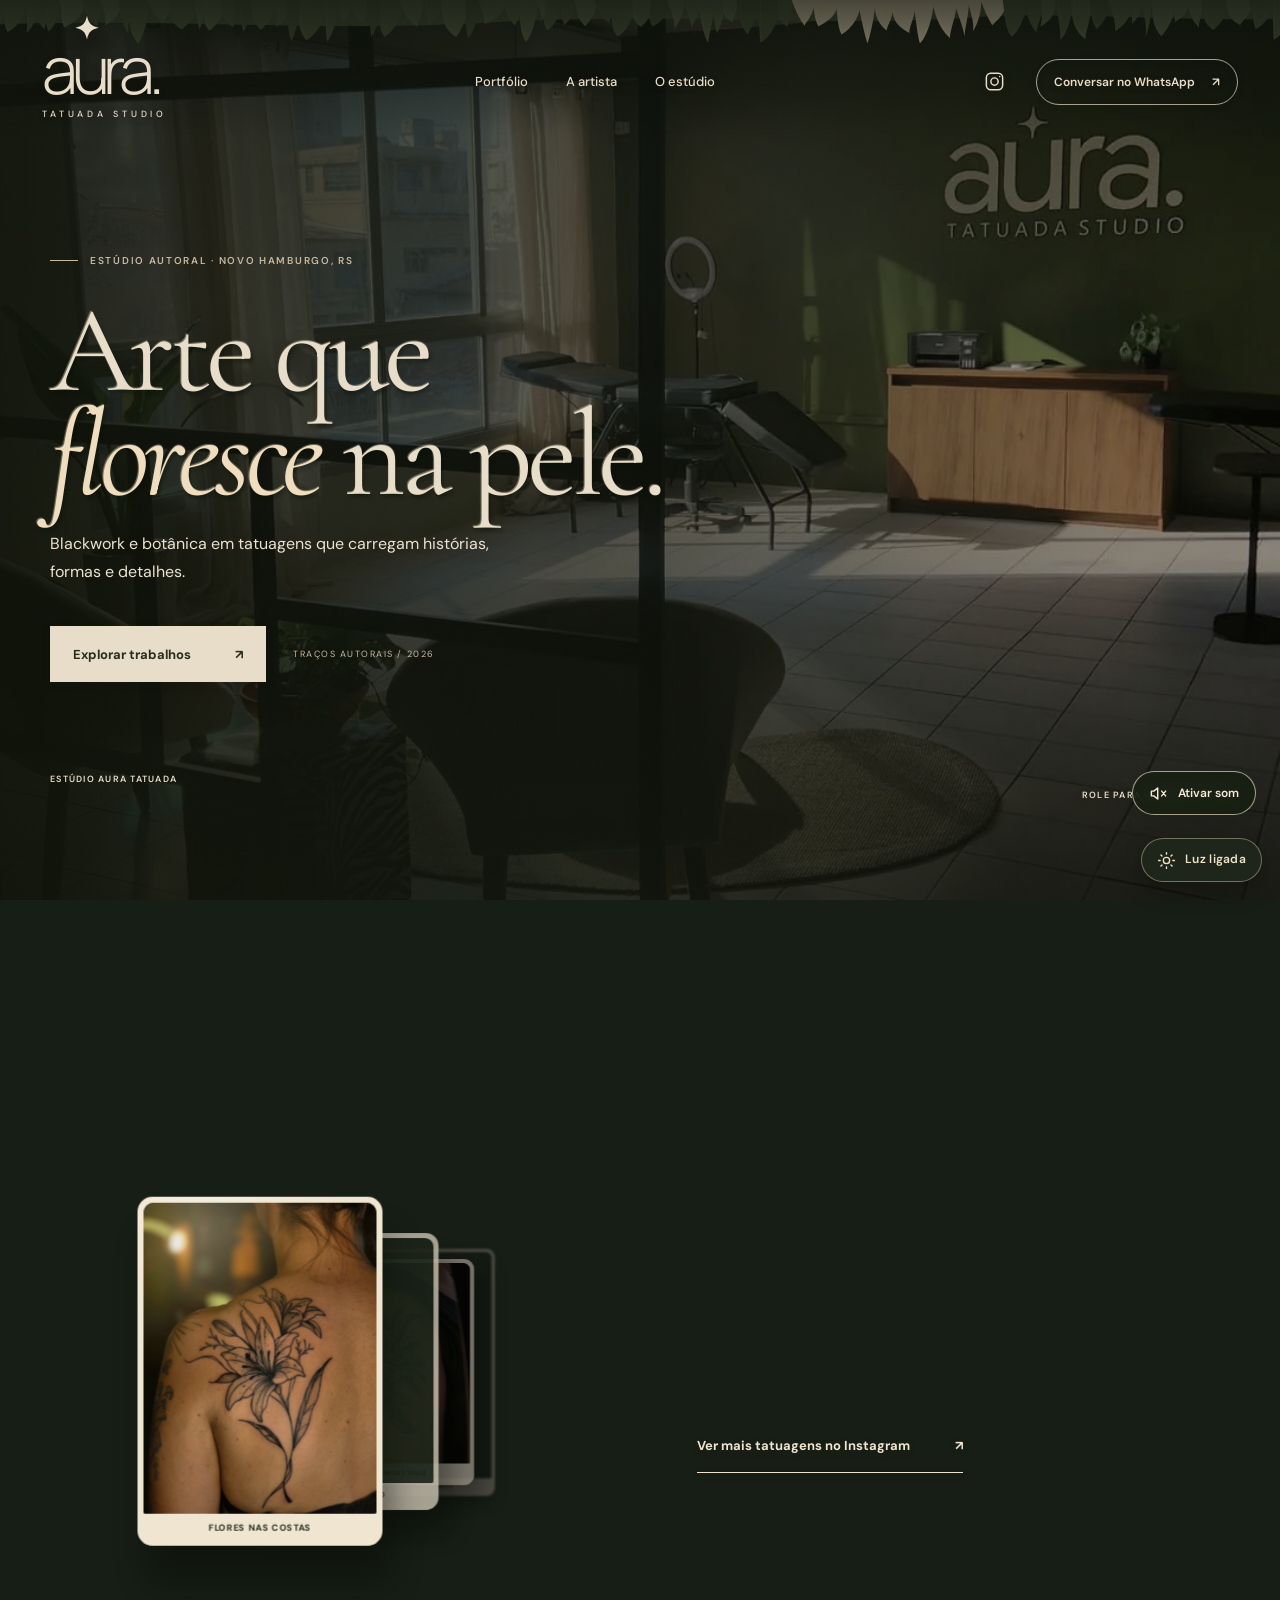
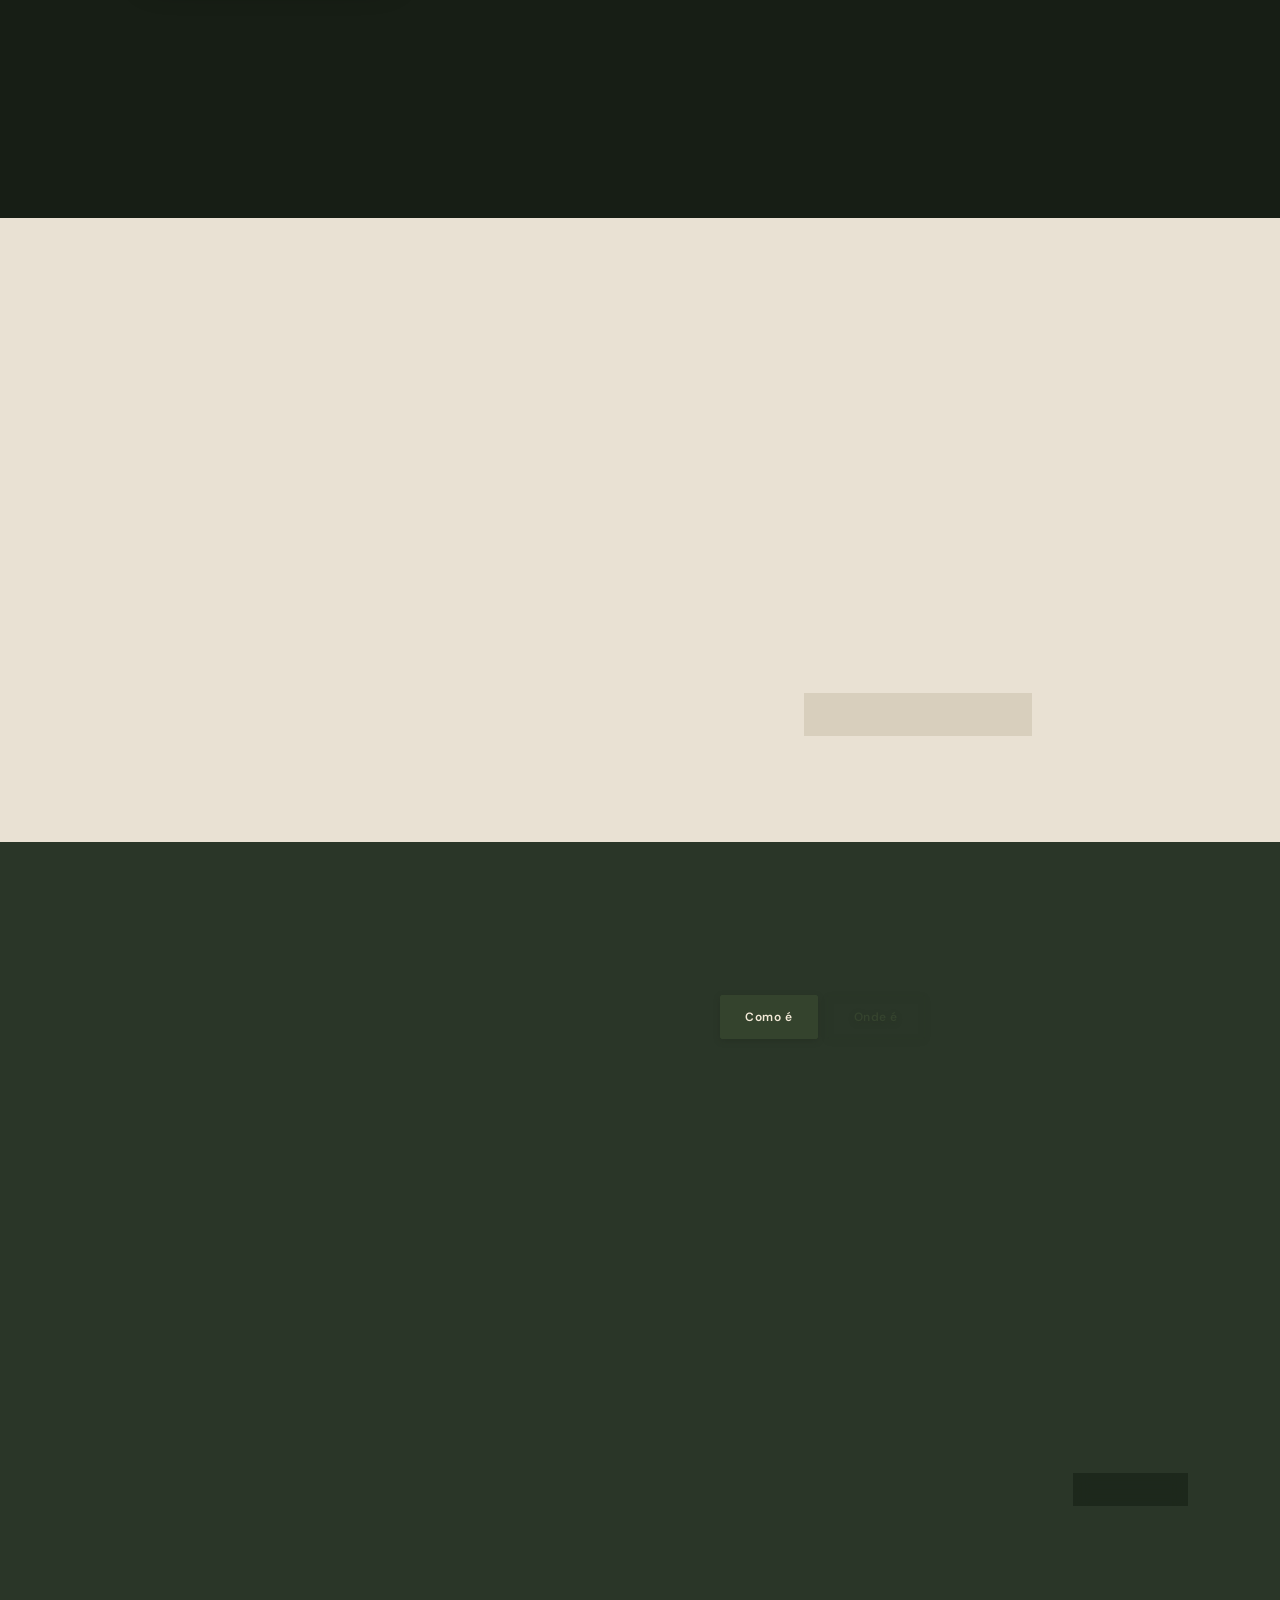
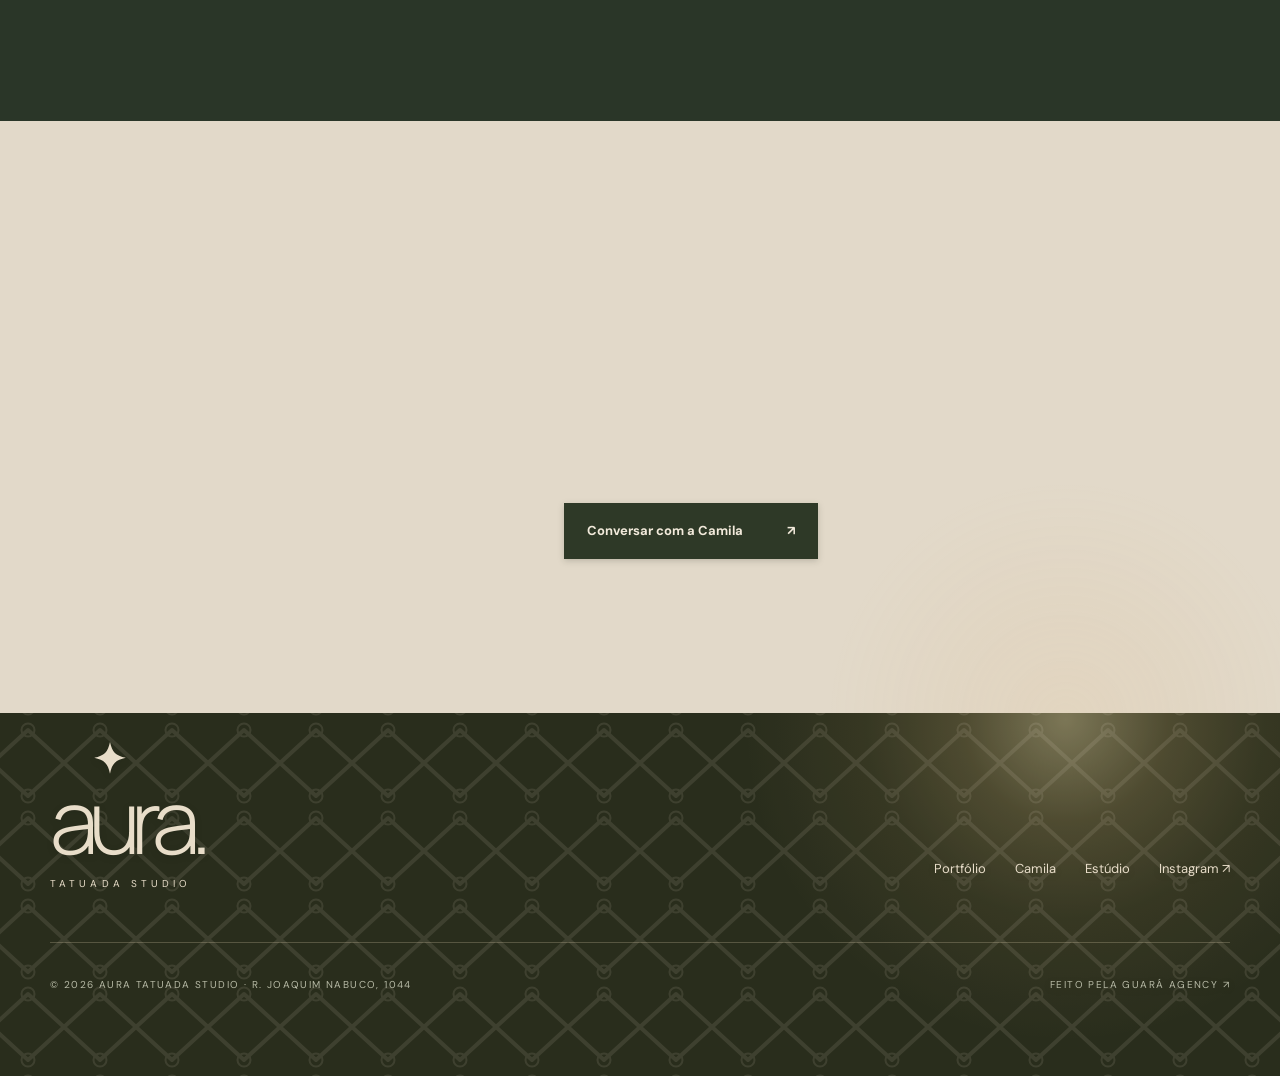
==== commit 24117f45: "fix(aura): fecha div da galeria e restaura colunas do portfólio" ====
--- a/site/index.html
+++ b/site/index.html
@@ -7,6 +7,12 @@
   <meta name="description" content="Aura Tatuada Studio: arte autoral em blackwork e botânica, em Novo Hamburgo, RS. Conheça o trabalho da tatuadora Camila.">
   <meta property="og:title" content="Aura Tatuada Studio — Blackwork & Botânica">
   <meta property="og:description" content="Tatuagem autoral que floresce na pele. Novo Hamburgo, RS.">
+  <meta property="og:type" content="website">
+  <meta property="og:url" content="https://guaraagency-julio.github.io/aura-tatuada/">
+  <meta property="og:image" content="https://guaraagency-julio.github.io/aura-tatuada/assets/estudio-principal.webp">
+  <meta property="og:image:alt" content="Aura Tatuada Studio em Novo Hamburgo">
+  <meta name="twitter:card" content="summary_large_image">
+  <link rel="canonical" href="https://guaraagency-julio.github.io/aura-tatuada/">
   <title>Aura Tatuada Studio — Blackwork & Botânica</title>
   <link rel="icon" type="image/svg+xml" href="./favicon.svg?v=20261107" sizes="any">
   <link rel="preconnect" href="https://fonts.googleapis.com">
@@ -95,6 +101,7 @@
               <button class="gallery-slide is-hidden" type="button" data-name="Botânica na perna" aria-label="Botânica na perna, foto 9 de 10" aria-hidden="true" tabindex="-1"><img src="./assets/portfolio/botanica-09.jpg" alt="Fotografia de tatuagem botânica: botânica na perna" loading="lazy" decoding="async"><span class="gallery-caption">BOTÂNICA NA PERNA</span></button>
               <button class="gallery-slide is-hidden" type="button" data-name="Folhas nas costas" aria-label="Folhas nas costas, foto 10 de 10" aria-hidden="true" tabindex="-1"><img src="./assets/portfolio/botanica-10.jpg" alt="Fotografia de tatuagem botânica: folhas nas costas" loading="lazy" decoding="async"><span class="gallery-caption">FOLHAS NAS COSTAS</span></button>
           </div>
+          </div><!-- fim de .window-gallery -->
           <div class="gallery-indicators" role="group" aria-label="Escolher tatuagem">
             <button type="button" class="gallery-dot is-active" data-index="0" aria-label="Mostrar Flores nas costas, foto 1 de 10" aria-current="true"><span></span></button>
             <button type="button" class="gallery-dot " data-index="1" aria-label="Mostrar Floral no antebraço, foto 2 de 10" ><span></span></button>
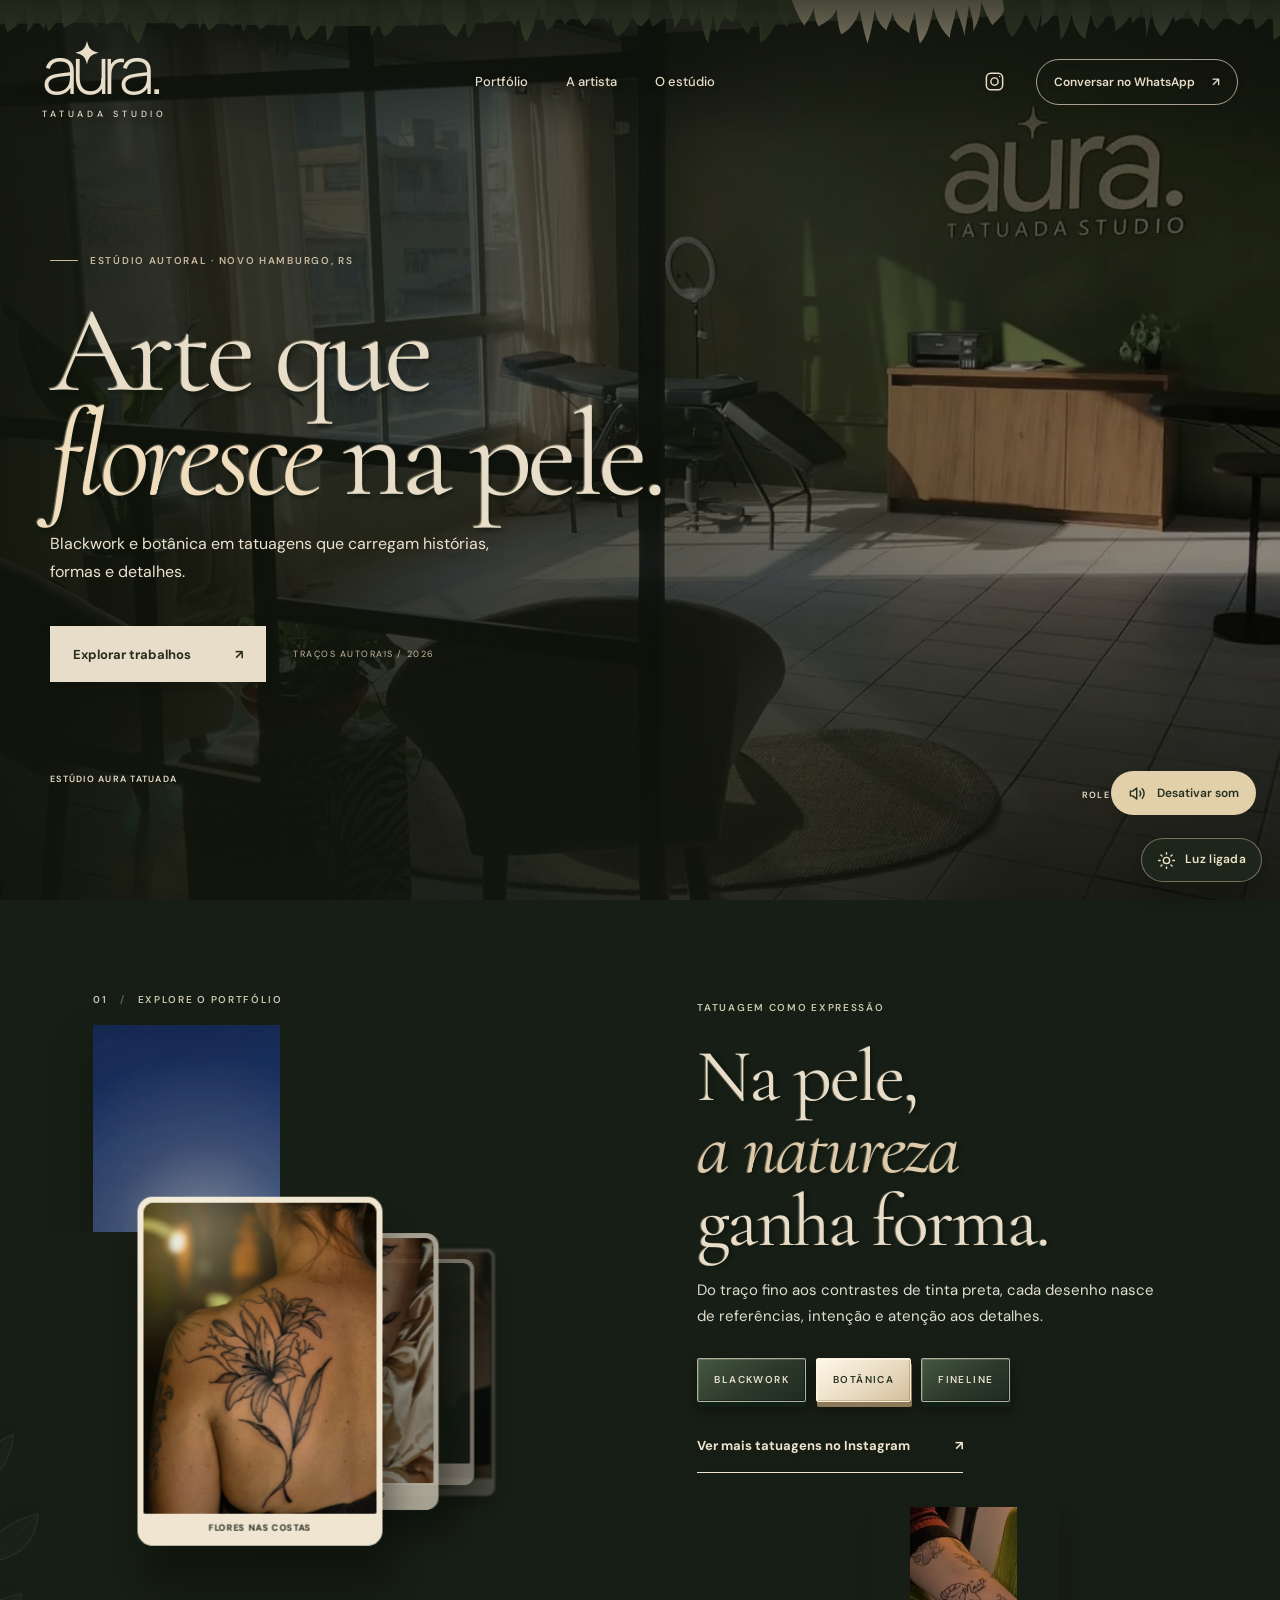
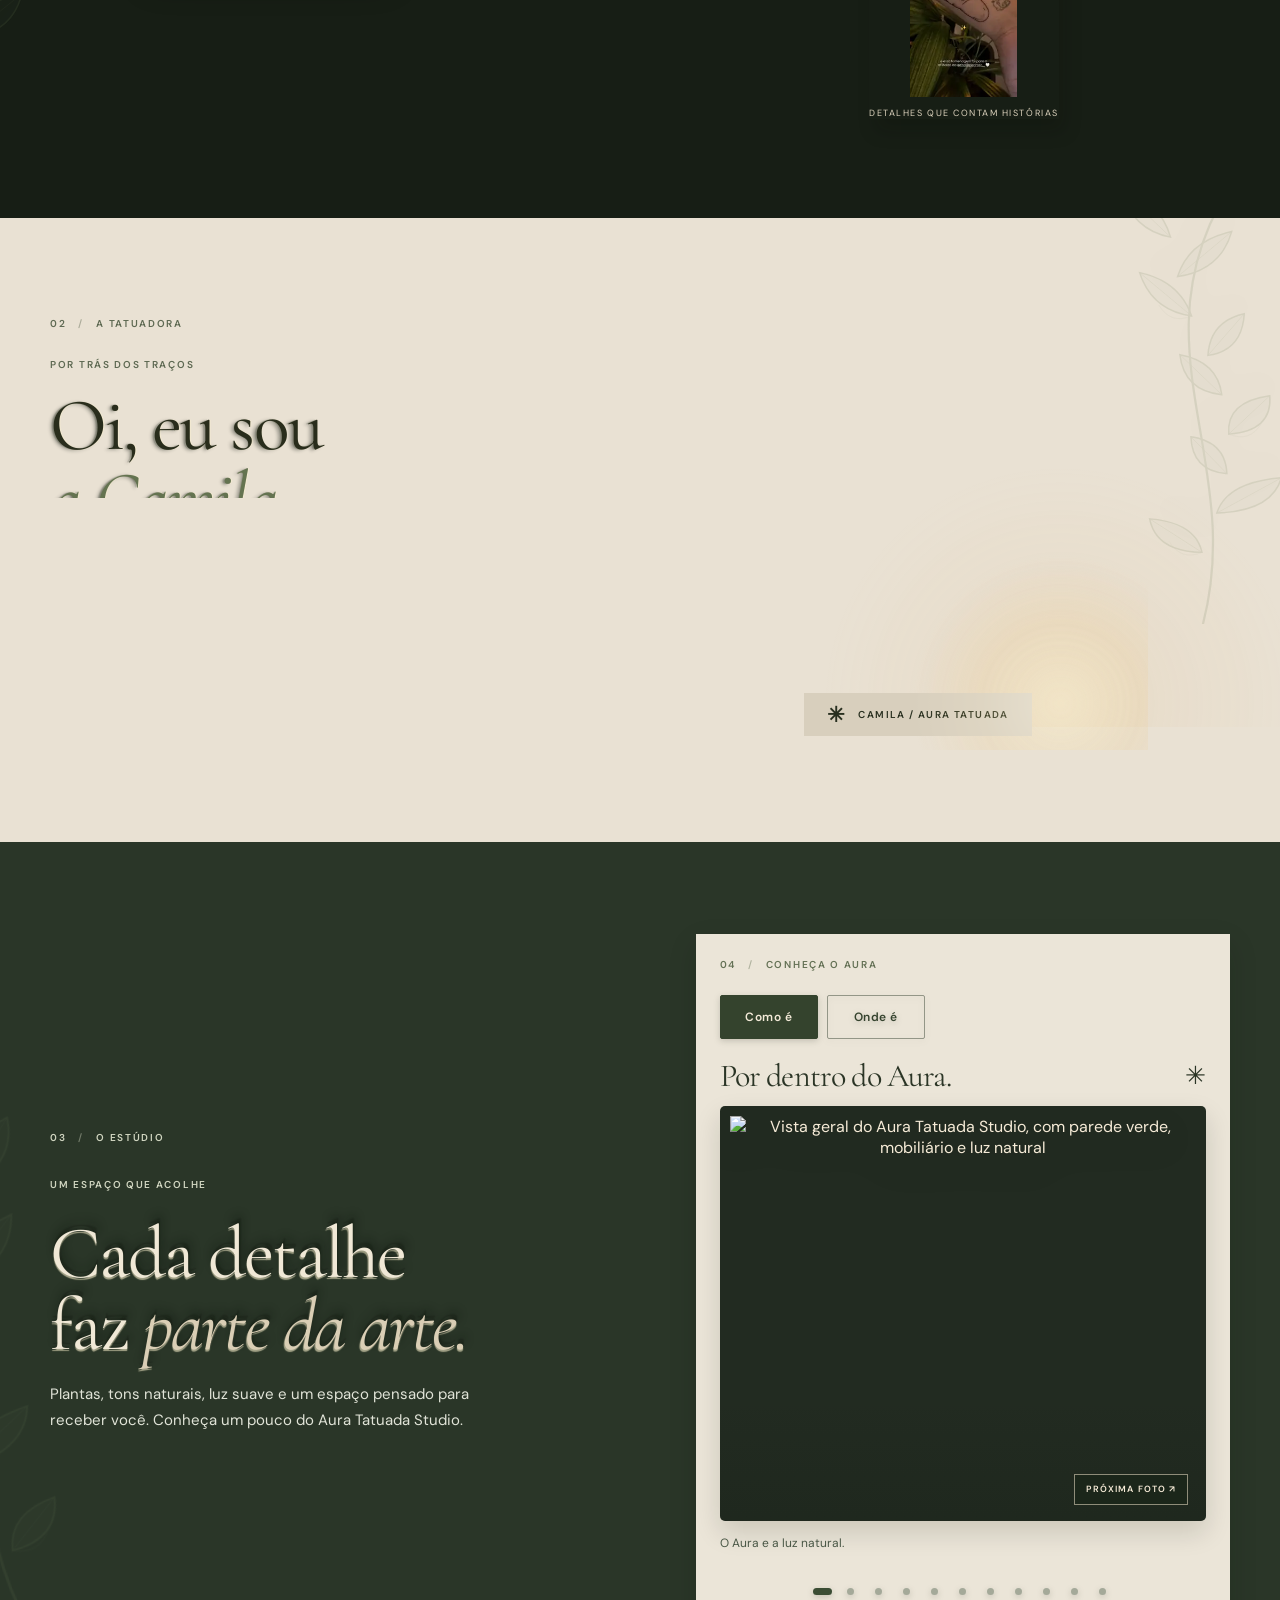
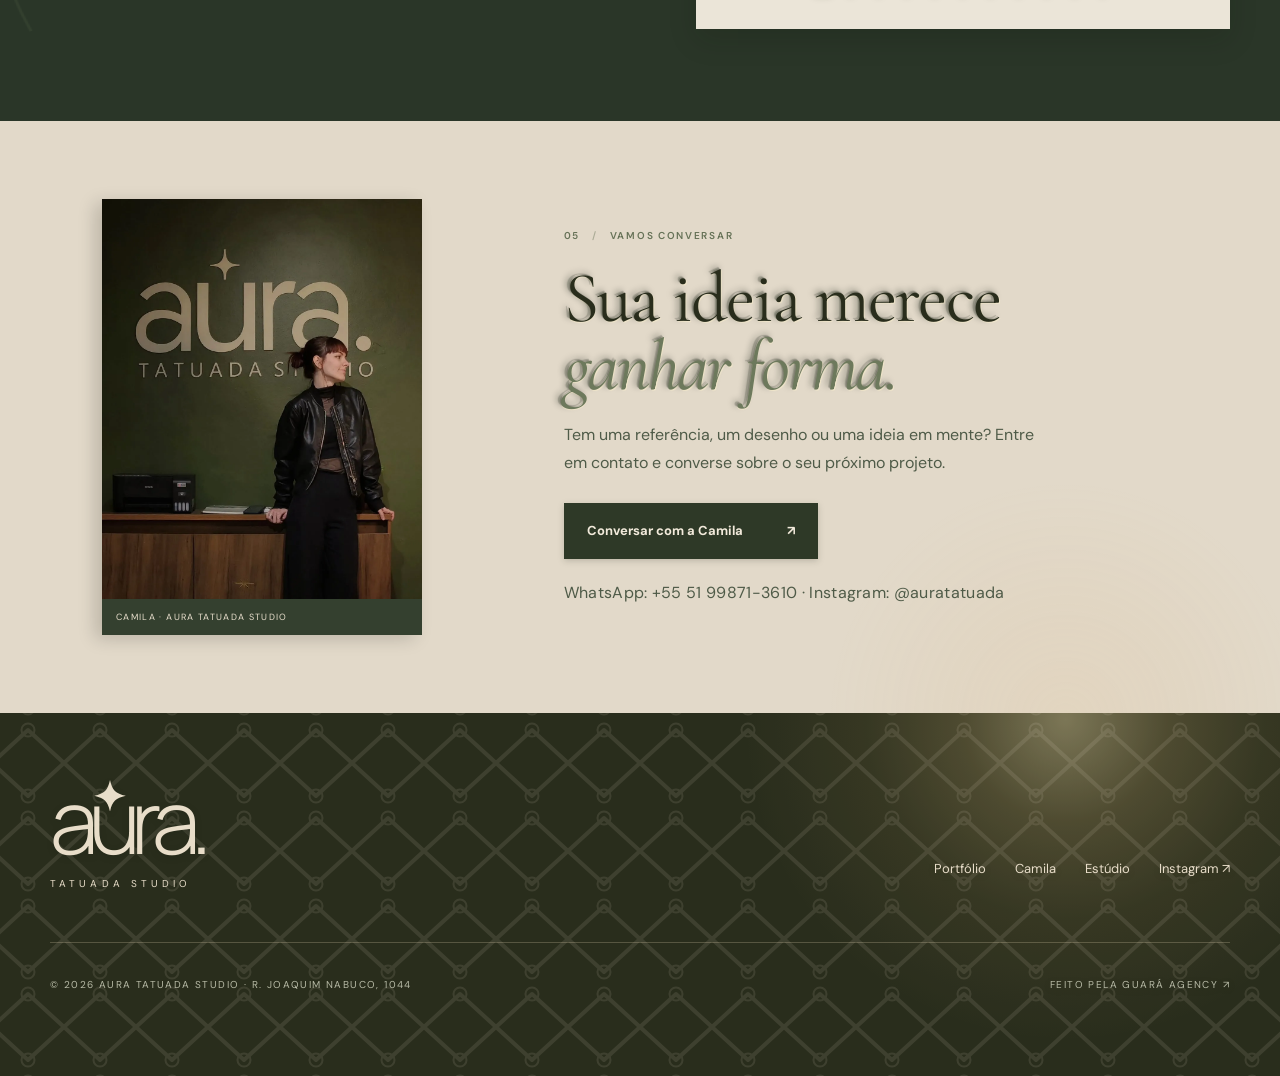
==== commit 465da5b7: "feat(aura): aproxima estrela das logos, tenta audio no hero e inclui foto do pezinho" ====
--- a/site/index.html
+++ b/site/index.html
@@ -19,15 +19,15 @@
   <link rel="preconnect" href="https://fonts.gstatic.com" crossorigin>
   <link href="https://fonts.googleapis.com/css2?family=Cormorant+Garamond:ital,wght@0,400;0,500;1,400;1,500&family=DM+Sans:wght@400;500;600;700&family=Manrope:wght@300;400;500;600&display=swap" rel="stylesheet">
   <link rel="preload" href="./assets/estudio-principal.webp" as="image" type="image/webp">
-  <link rel="stylesheet" href="./styles.css?v=20261107-portfolio-gridfix">
+  <link rel="stylesheet" href="./styles.css?v=20261108-logo">
   <link rel="stylesheet" href="./light-system.css">
-  <link rel="stylesheet" href="./hero-scene.css">
+  <link rel="stylesheet" href="./hero-scene.css?v=20261108-audio">
   <link rel="stylesheet" href="./title-relief.css">
   <link rel="stylesheet" href="./studio-panel.css">
   <link rel="stylesheet" href="./interactive-relief.css">
   <script src="./main.js?v=20261107-portfolio3d" defer></script>
   <script src="./light-system.js" defer></script>
-  <script src="./hero-scene.js" defer></script>
+  <script src="./hero-scene.js?v=20261108-audio" defer></script>
   <script src="./title-relief.js" defer></script>
   <script src="./studio-panel.js" defer></script>
   <script src="./interactive-relief.js?v=20261107-portfolio3d" defer></script>
@@ -64,7 +64,7 @@
   <main id="conteudo">
     <section class="hero star-zone" data-star-tone="light" aria-labelledby="hero-heading">
       <img class="hero-photo" src="./assets/estudio-principal.webp" width="1080" height="1350" alt="Recepção do Aura Tatuada Studio, com parede verde-oliva, luz natural e mobiliário de madeira" fetchpriority="high">
-      <video id="aura-hero-video" class="hero-background-video" autoplay muted playsinline loop preload="metadata" poster="./assets/estudio-principal.webp" aria-hidden="true" tabindex="-1">
+      <video id="aura-hero-video" class="hero-background-video" autoplay playsinline loop preload="metadata" poster="./assets/estudio-principal.webp" aria-hidden="true" tabindex="-1">
         <source src="./assets/hero-background.mp4" type="video/mp4">
       </video>
       <div class="hero-vignette" aria-hidden="true"></div>
@@ -75,9 +75,9 @@
         <div class="hero-commands"><a class="button button-light" href="#portfolio">Explorar trabalhos <span aria-hidden="true">↗</span></a><span class="micro-hint">TRAÇOS AUTORAIS / 2026</span></div>
         <div class="hero-bottom"><span>ESTÚDIO AURA TATUADA</span><a href="#portfolio">ROLE PARA CONHECER <span aria-hidden="true">↓</span></a></div>
       </div>
-          <button id="aura-hero-sound" class="hero-video-sound" type="button" aria-label="Ativar som do vídeo" aria-pressed="false">
+          <button id="aura-hero-sound" class="hero-video-sound" type="button" aria-label="Desativar som do vídeo" aria-pressed="true">
         <svg viewBox="0 0 24 24" aria-hidden="true" fill="none" stroke="currentColor" stroke-width="1.8" stroke-linecap="round" stroke-linejoin="round"><path d="M11 5 6 9H3v6h3l5 4V5Z"/><path d="m16 9 5 6m0-6-5 6"/></svg>
-        <span class="sound-label">Ativar som</span>
+        <span class="sound-label">Desativar som</span>
       </button>
     </section>
 
@@ -126,7 +126,7 @@
             <button type="button" class="style-filter" data-category="fineline" aria-pressed="false">FINELINE</button>
           </div>
           <a class="underlined-link" href="https://www.instagram.com/auratatuada/" target="_blank" rel="noopener noreferrer">Ver mais tatuagens no Instagram <span aria-hidden="true">↗</span></a>
-          <div class="portfolio-small-photo"><img src="./assets/tatuagem-libelulas.webp" width="1080" height="1440" alt="Detalhe de tatuagens de libélulas vermelha e preta" loading="lazy" decoding="async"><span>DETALHES QUE CONTAM HISTÓRIAS</span></div>
+          <div class="portfolio-small-photo"><img src="./assets/pezinho-bebe.webp" width="200" height="355" alt="Tatuagem delicada de um pezinho de bebê, feita como homenagem ao nascimento de uma criança" loading="lazy" decoding="async"><span>DETALHES QUE CONTAM HISTÓRIAS</span></div>
         </div>
       </div>
     </section>
--- a/site/styles.css
+++ b/site/styles.css
@@ -459,3 +459,22 @@
     max-width:420px;
   }
 }
+
+
+/* Aura — ajuste fino de identidade visual (referência da placa real).
+   A estrela fica imediatamente acima da letra "u" em ambos os tamanhos.
+   Ancoragem relativa ao u; evita deslocamentos em telas menores. */
+.brand-name .brand-u .brand-star {
+  left:50%;
+  top:-.05em;
+  width:.36em;
+  height:.36em;
+  transform:translateX(-50%);
+}
+.footer-brand .brand-u .brand-star {
+  left:50%;
+  top:-.04em;
+  width:.36em;
+  height:.36em;
+  transform:translateX(-50%);
+}
--- a/site/hero-scene.css
+++ b/site/hero-scene.css
@@ -1,4 +1,4 @@
-/* Hero de vídeo com poster fotográfico de fallback e som ativado somente por gesto. */
+/* Hero de vídeo com poster fotográfico. Tenta áudio ao abrir; respeita bloqueios de autoplay. */
 .hero{isolation:isolate}
 .hero-background-video{position:absolute;inset:0;width:100%;height:100%;z-index:-1;object-fit:cover;object-position:center;pointer-events:none;opacity:0;transition:opacity .65s ease-out;background:transparent}
 .hero-background-video.is-playing{opacity:1}
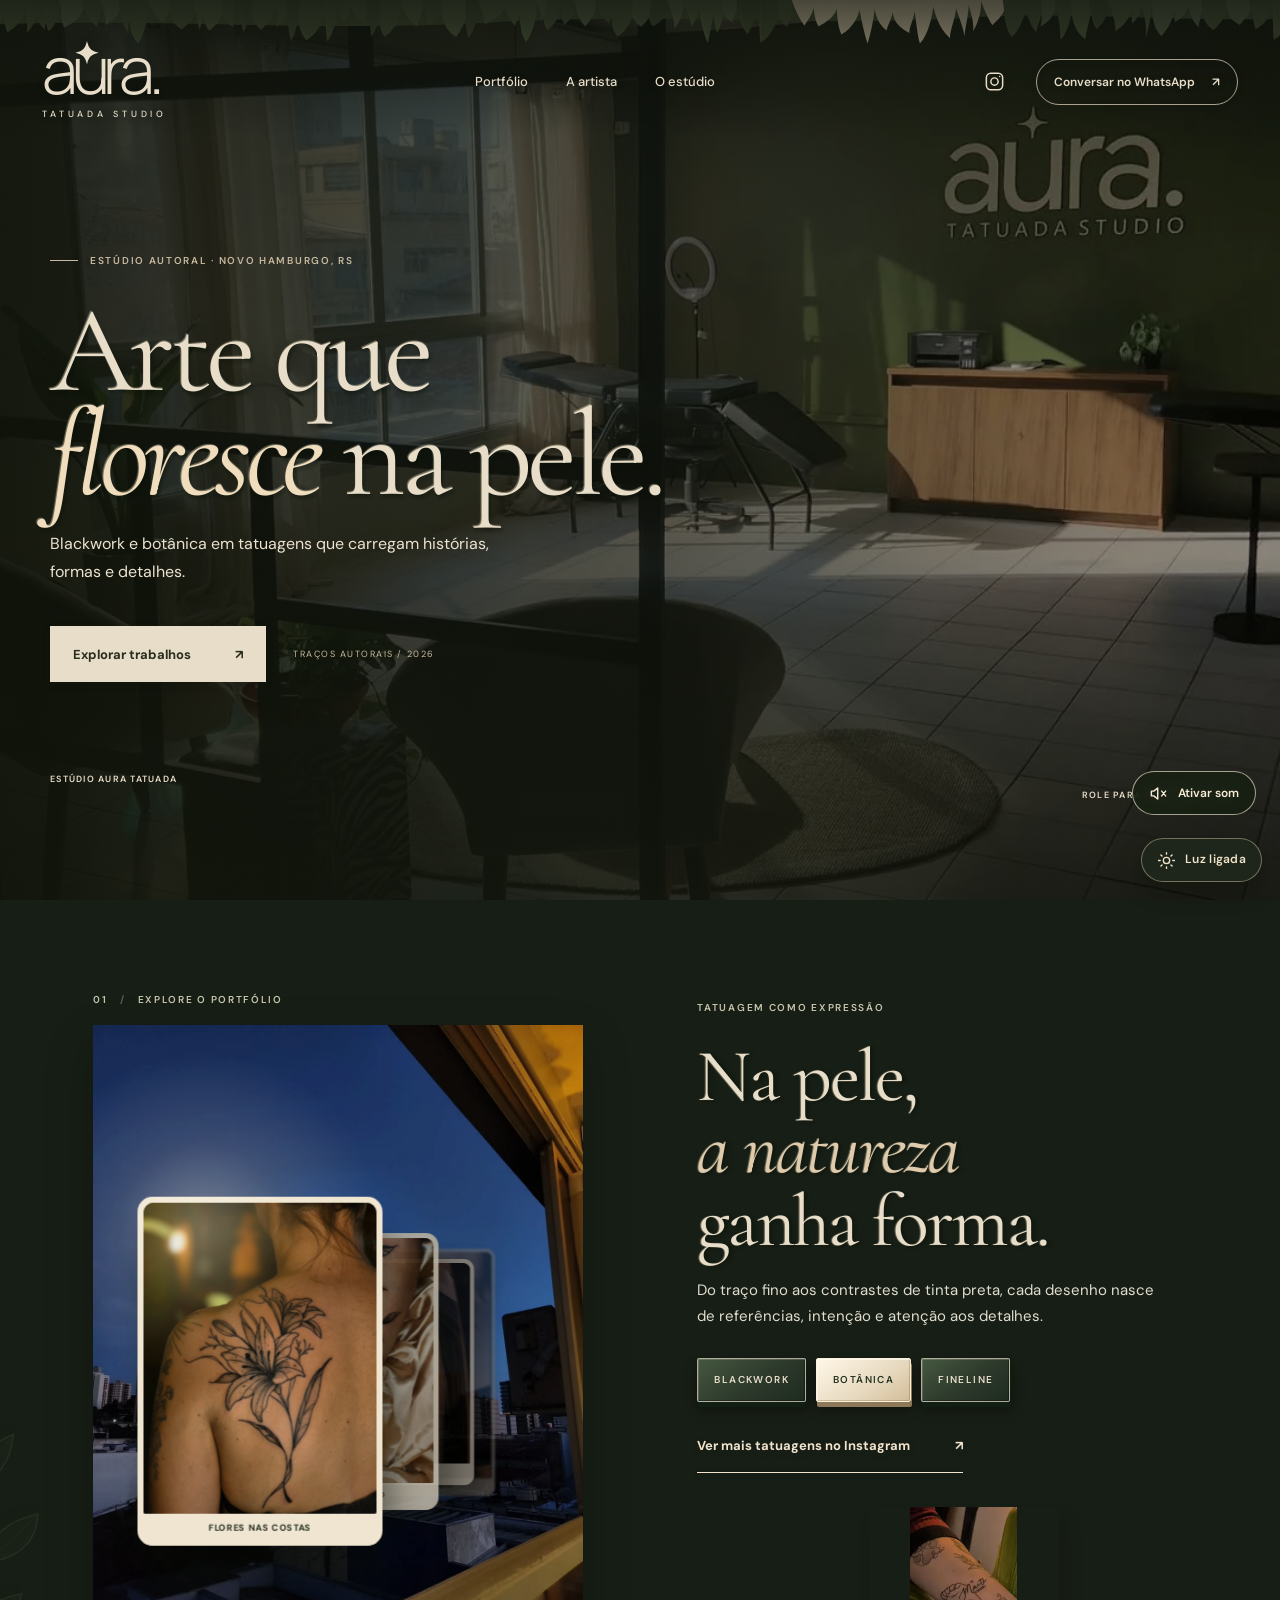
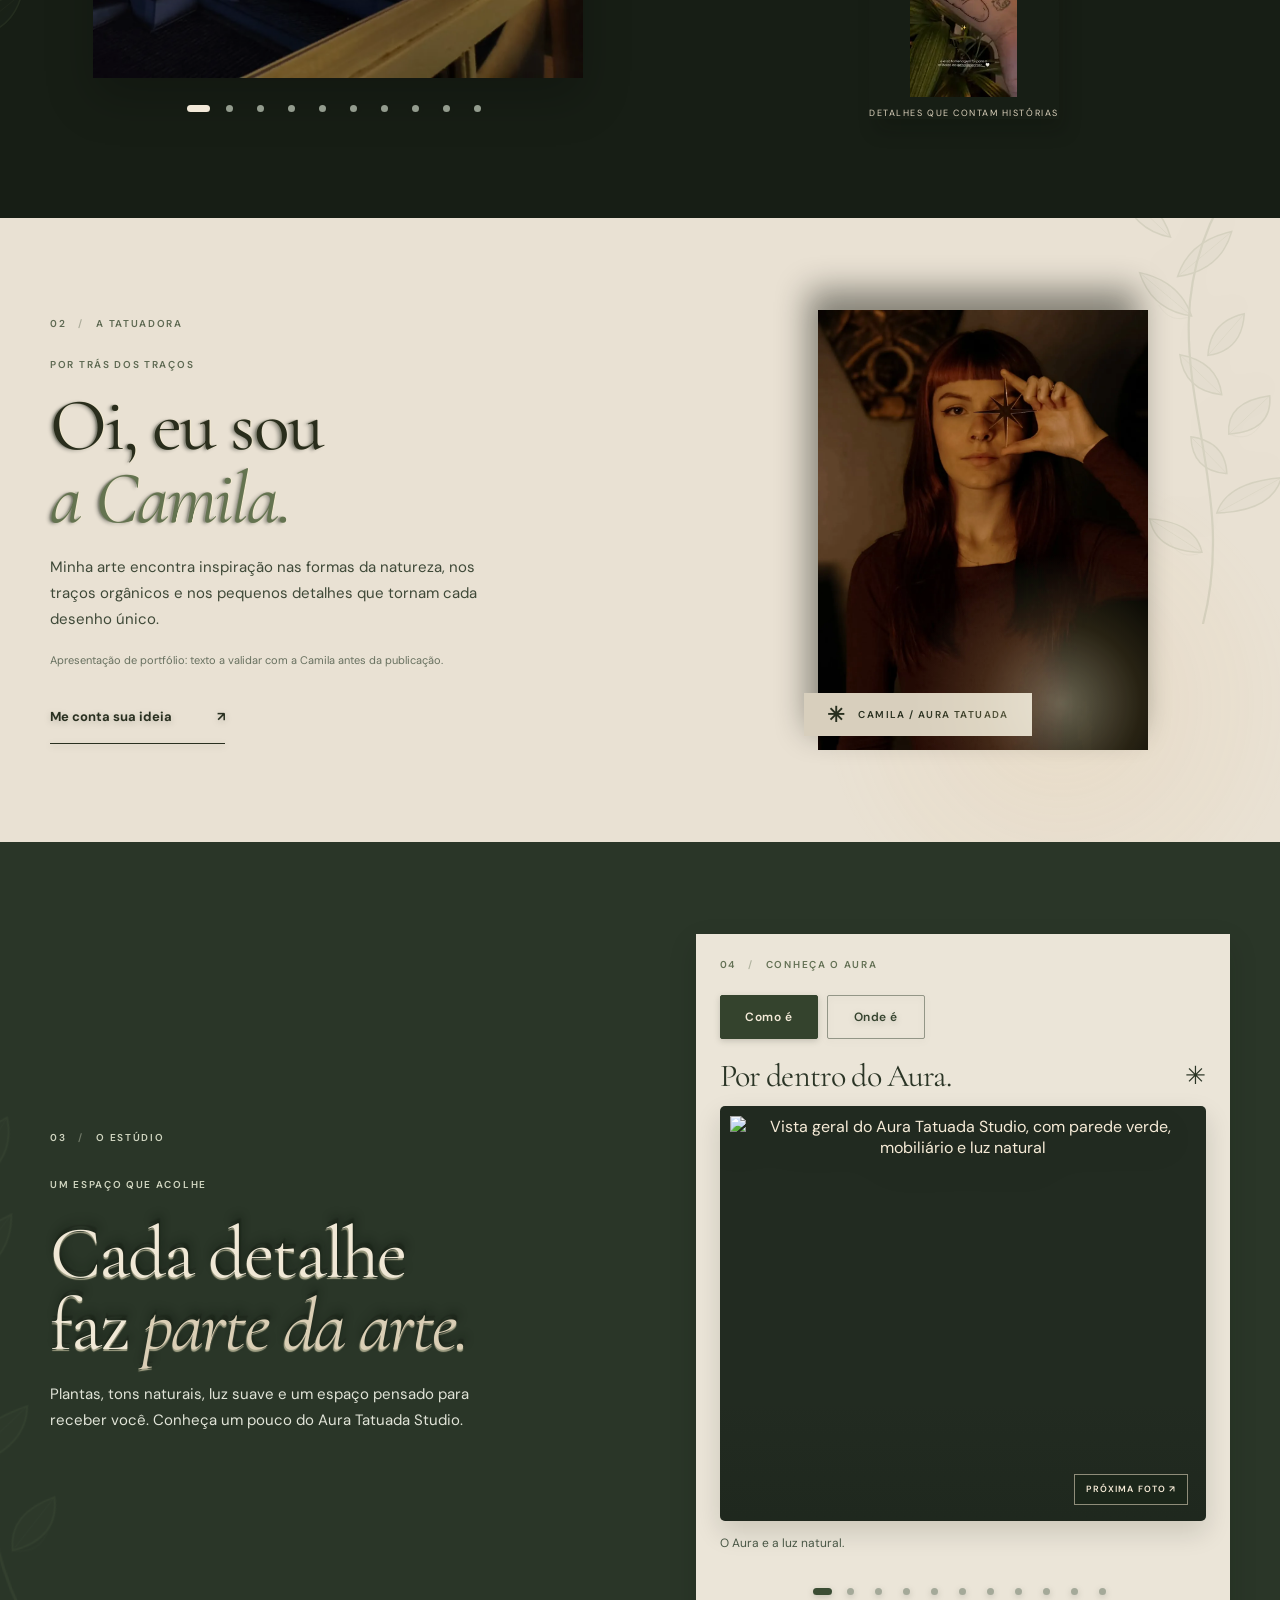
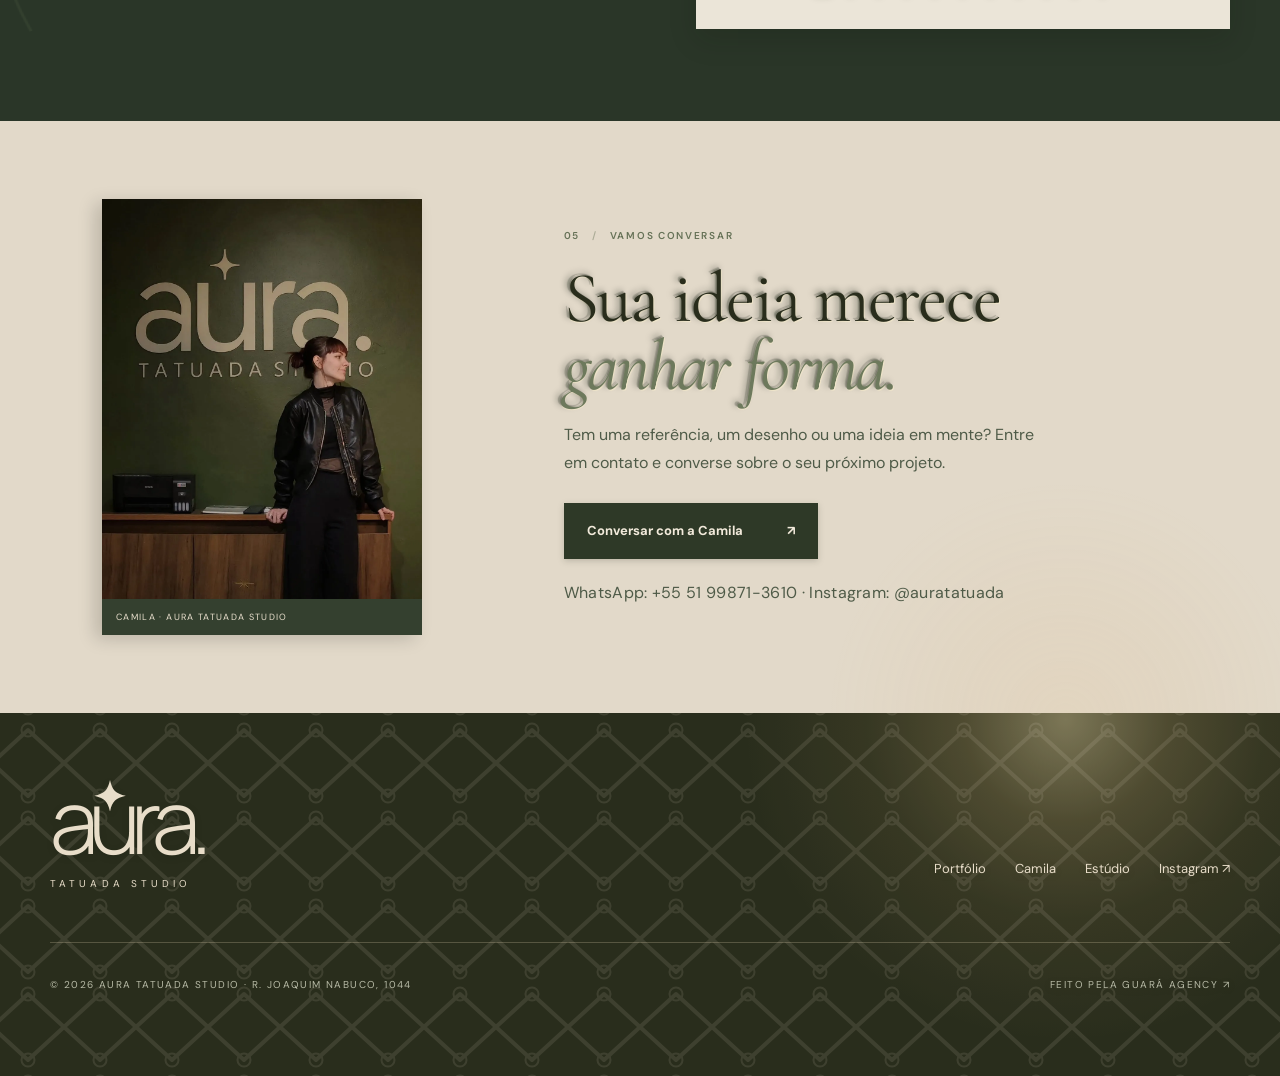
==== commit 15f92350: "fix(aura): mantém vídeo e música ativos durante a rolagem" ====
--- a/site/index.html
+++ b/site/index.html
@@ -27,7 +27,7 @@
   <link rel="stylesheet" href="./interactive-relief.css">
   <script src="./main.js?v=20261107-portfolio3d" defer></script>
   <script src="./light-system.js" defer></script>
-  <script src="./hero-scene.js?v=20261108-audio" defer></script>
+  <script src="./hero-scene.js?v=20261108-scroll-continuo" defer></script>
   <script src="./title-relief.js" defer></script>
   <script src="./studio-panel.js" defer></script>
   <script src="./interactive-relief.js?v=20261107-portfolio3d" defer></script>
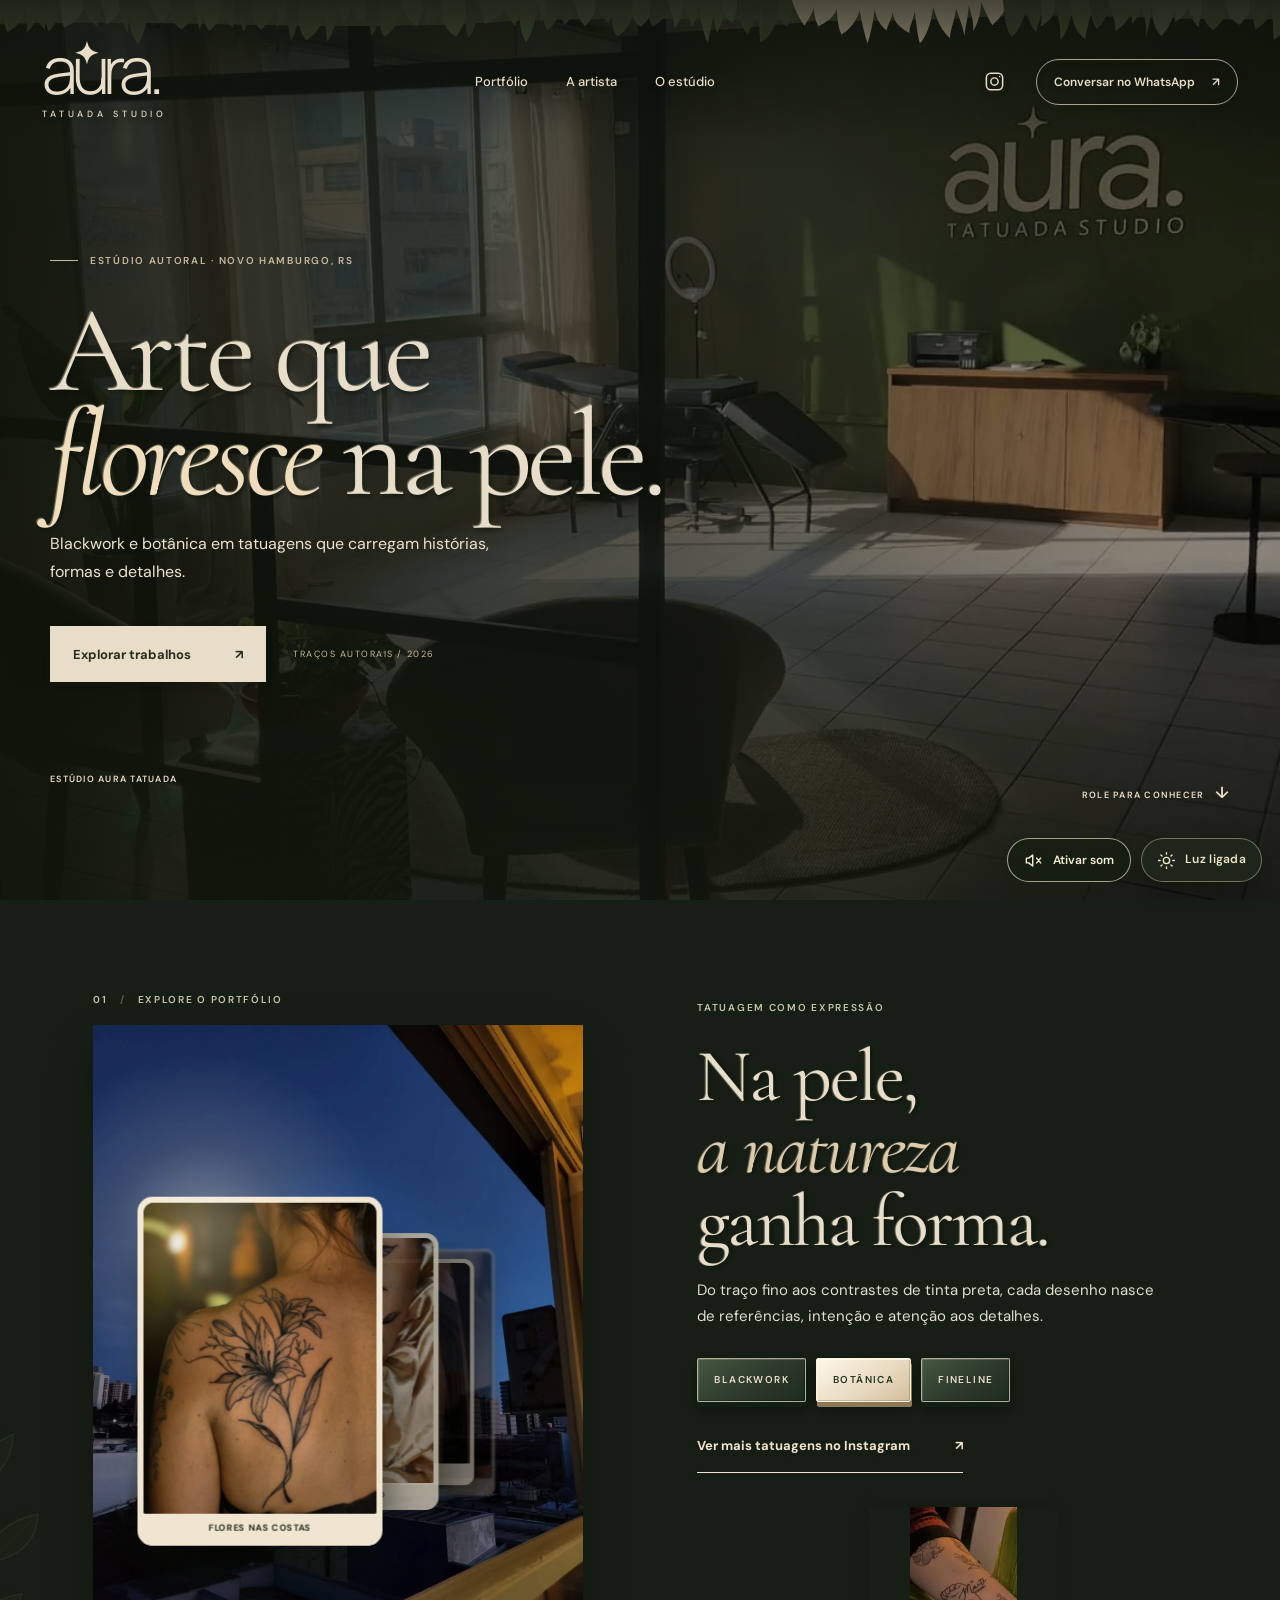
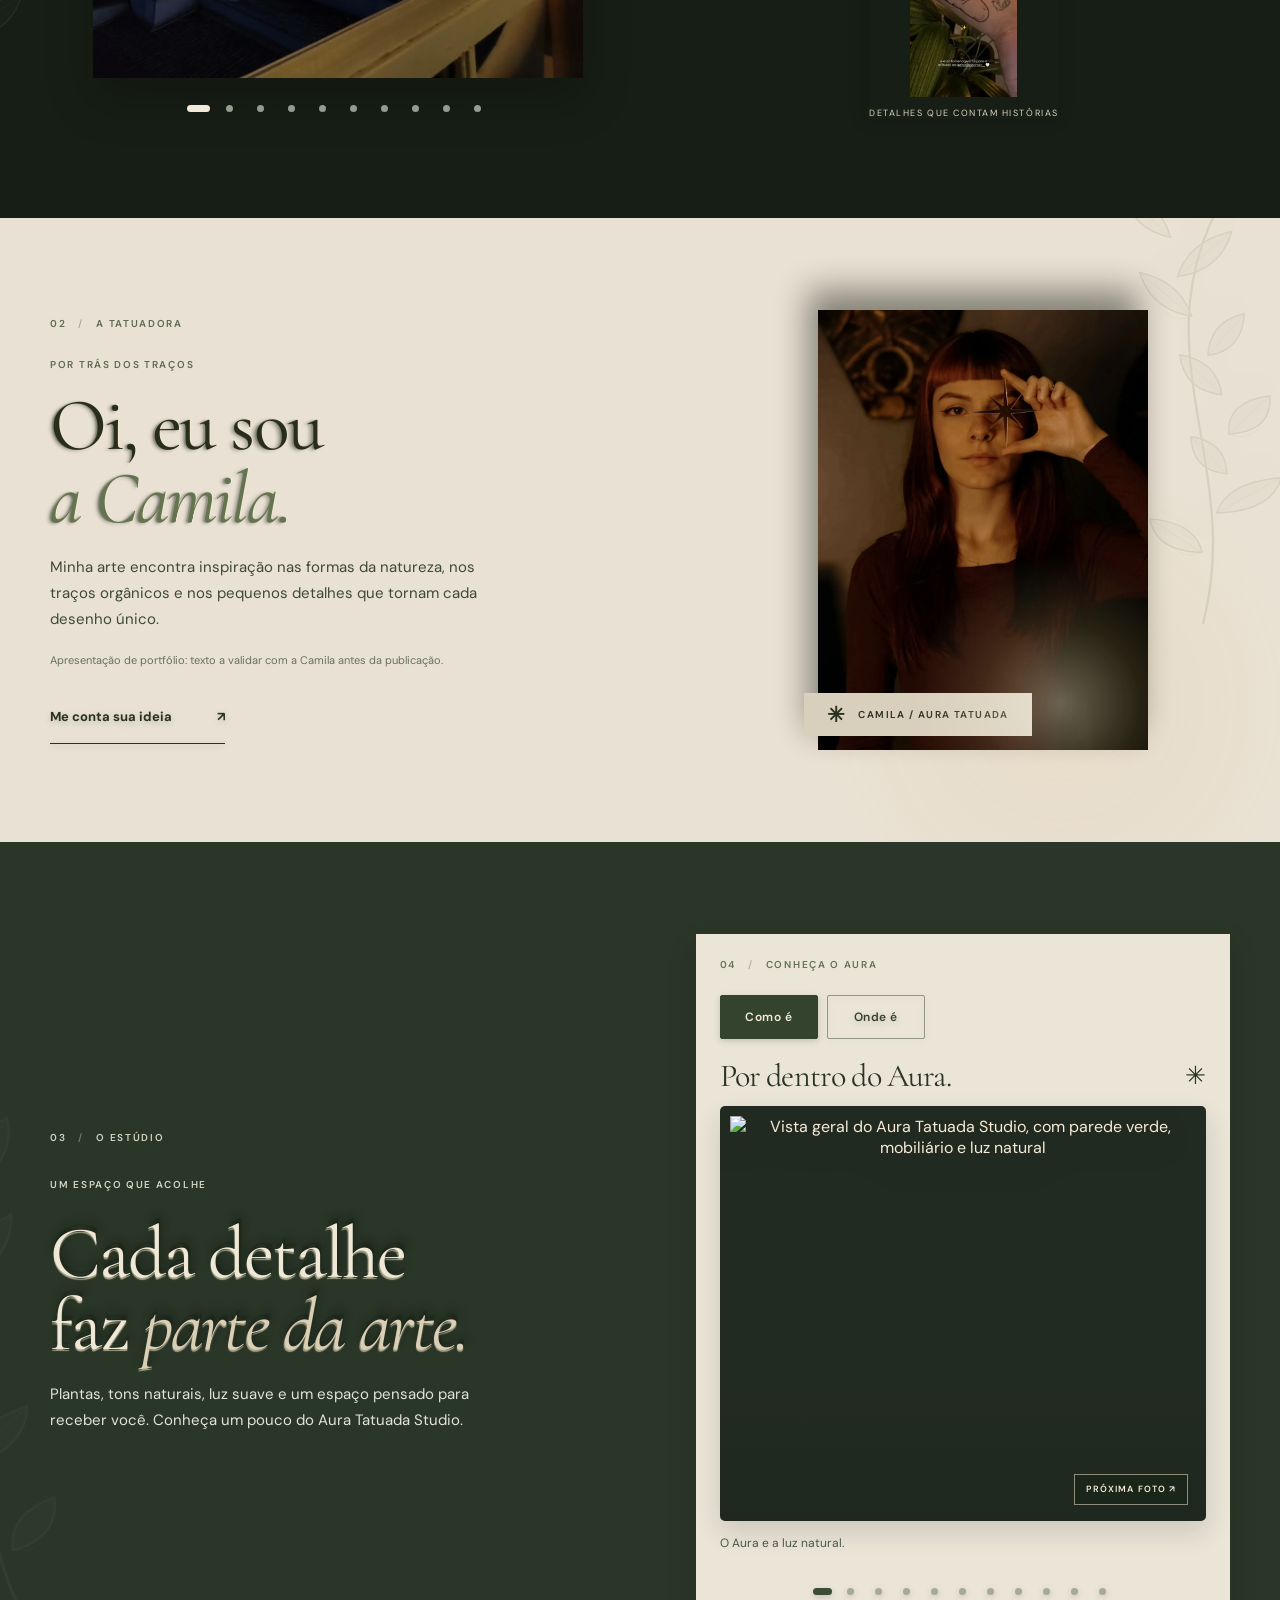
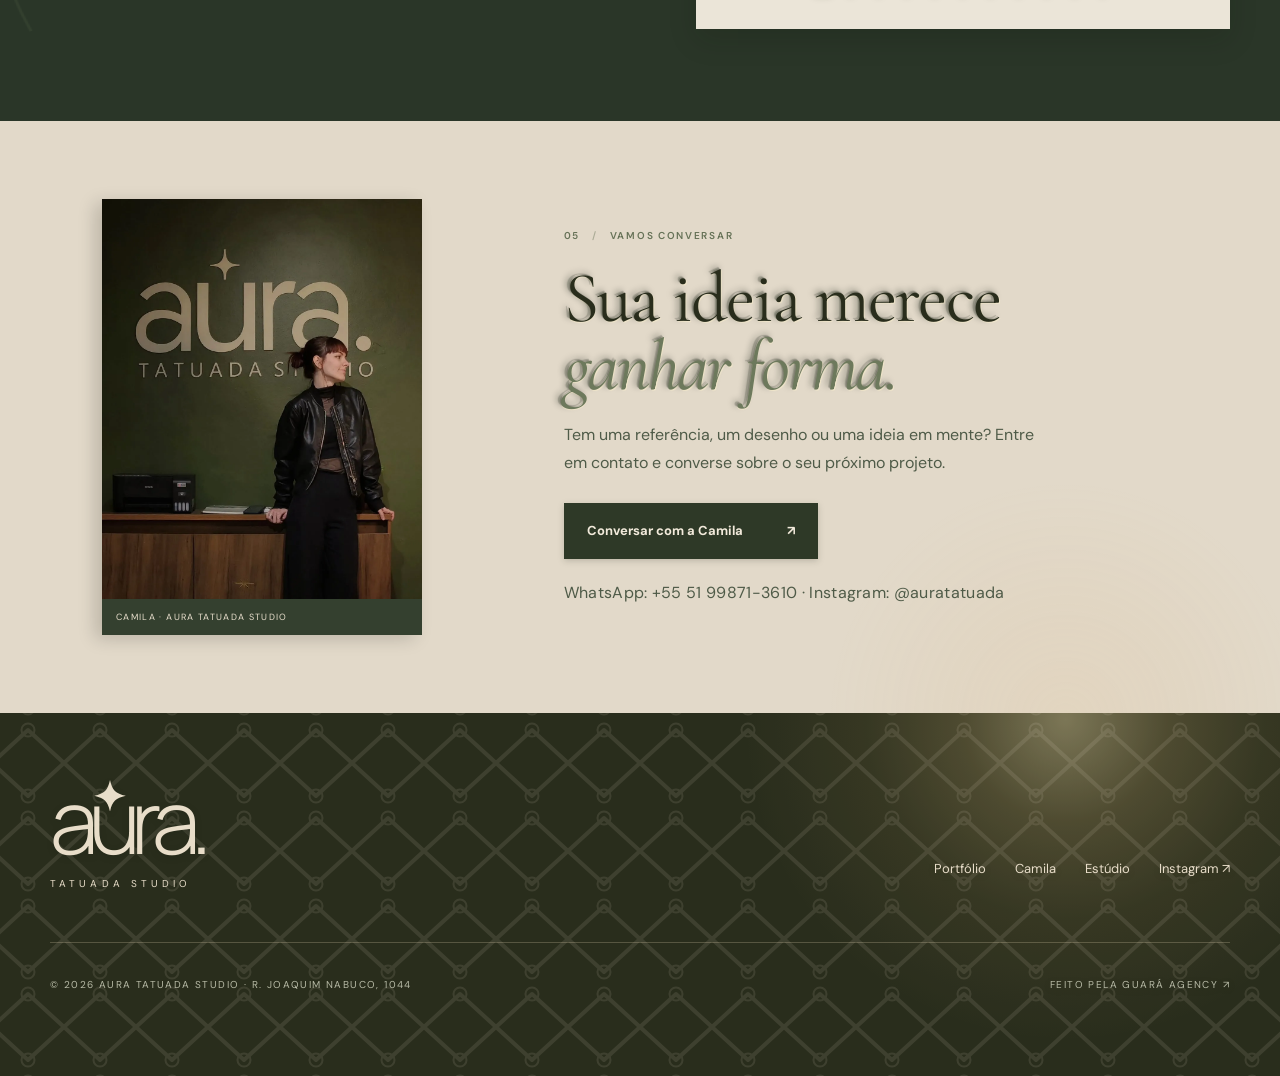
==== commit 29ceb92e: "fix(aura): deixa botão do som flutuante junto ao controle de luz" ====
--- a/site/index.html
+++ b/site/index.html
@@ -21,7 +21,7 @@
   <link rel="preload" href="./assets/estudio-principal.webp" as="image" type="image/webp">
   <link rel="stylesheet" href="./styles.css?v=20261108-logo">
   <link rel="stylesheet" href="./light-system.css">
-  <link rel="stylesheet" href="./hero-scene.css?v=20261108-audio">
+  <link rel="stylesheet" href="./hero-scene.css?v=20261108-floating-sound">
   <link rel="stylesheet" href="./title-relief.css">
   <link rel="stylesheet" href="./studio-panel.css">
   <link rel="stylesheet" href="./interactive-relief.css">
@@ -75,10 +75,7 @@
         <div class="hero-commands"><a class="button button-light" href="#portfolio">Explorar trabalhos <span aria-hidden="true">↗</span></a><span class="micro-hint">TRAÇOS AUTORAIS / 2026</span></div>
         <div class="hero-bottom"><span>ESTÚDIO AURA TATUADA</span><a href="#portfolio">ROLE PARA CONHECER <span aria-hidden="true">↓</span></a></div>
       </div>
-          <button id="aura-hero-sound" class="hero-video-sound" type="button" aria-label="Desativar som do vídeo" aria-pressed="true">
-        <svg viewBox="0 0 24 24" aria-hidden="true" fill="none" stroke="currentColor" stroke-width="1.8" stroke-linecap="round" stroke-linejoin="round"><path d="M11 5 6 9H3v6h3l5 4V5Z"/><path d="m16 9 5 6m0-6-5 6"/></svg>
-        <span class="sound-label">Desativar som</span>
-      </button>
+
     </section>
 
     <section class="portfolio-section star-zone" data-star-tone="light" id="portfolio" aria-labelledby="portfolio-heading">
@@ -203,5 +200,11 @@
     <div class="container footer-credits"><span>© <span id="year">2026</span> AURA TATUADA STUDIO · R. JOAQUIM NABUCO, 1044</span><a href="https://www.guaraagency.com.br/" target="_blank" rel="noopener noreferrer">FEITO PELA GUARÁ AGENCY ↗</a></div>
 
   </footer>
+  <div class="aura-floating-controls" role="group" aria-label="Controles de som e iluminação">
+    <button id="aura-hero-sound" class="hero-video-sound" type="button" aria-label="Desativar som do vídeo" aria-pressed="true">
+        <svg viewBox="0 0 24 24" aria-hidden="true" fill="none" stroke="currentColor" stroke-width="1.8" stroke-linecap="round" stroke-linejoin="round"><path d="M11 5 6 9H3v6h3l5 4V5Z"/><path d="m16 9 5 6m0-6-5 6"/></svg>
+        <span class="sound-label">Desativar som</span>
+      </button>
+  </div>
 </body>
 </html>
--- a/site/hero-scene.css
+++ b/site/hero-scene.css
@@ -9,4 +9,50 @@
 .hero-video-sound[aria-pressed="true"]{background:rgba(240,222,181,.93);color:#253021;border-color:transparent}
 .hero-video-sound:disabled{opacity:.5;cursor:not-allowed}
 @media(max-width:560px){.hero-video-sound{right:15px;bottom:80px;padding:11px;min-width:44px;min-height:44px}.hero-video-sound .sound-label{position:absolute!important;width:1px;height:1px;overflow:hidden;clip:rect(0,0,0,0);white-space:nowrap}}
-@media(prefers-reduced-motion:reduce){.hero-background-video{transition:none}.hero-background-video:not(.is-user-playing){opacity:0!important}}+@media(prefers-reduced-motion:reduce){.hero-background-video{transition:none}.hero-background-video:not(.is-user-playing){opacity:0!important}}
+
+/* Os controles de áudio e luz permanecem juntos enquanto a página rola.
+   O botão de som continua ligado ao vídeo original; nenhuma mídia duplicada. */
+.aura-floating-controls {
+  position:fixed;
+  z-index:85;
+  right:18px;
+  bottom:18px;
+  display:flex;
+  align-items:center;
+  justify-content:flex-end;
+  gap:10px;
+  max-width:calc(100vw - 24px);
+}
+.aura-floating-controls .hero-video-sound,
+.aura-floating-controls .aura-lux-toggle {
+  position:relative;
+  inset:auto;
+  right:auto;
+  bottom:auto;
+  margin:0;
+  flex:0 0 auto;
+}
+@media(max-width:700px) {
+  .aura-floating-controls {
+    right:12px;
+    bottom:max(12px,env(safe-area-inset-bottom));
+    gap:8px;
+  }
+  .aura-floating-controls .hero-video-sound {
+    width:44px;
+    height:44px;
+    min-width:44px;
+    min-height:44px;
+    padding:0;
+    border-radius:50%;
+  }
+  .aura-floating-controls .hero-video-sound .sound-label {
+    position:absolute!important;
+    width:1px;
+    height:1px;
+    overflow:hidden;
+    clip:rect(0,0,0,0);
+    white-space:nowrap;
+  }
+}
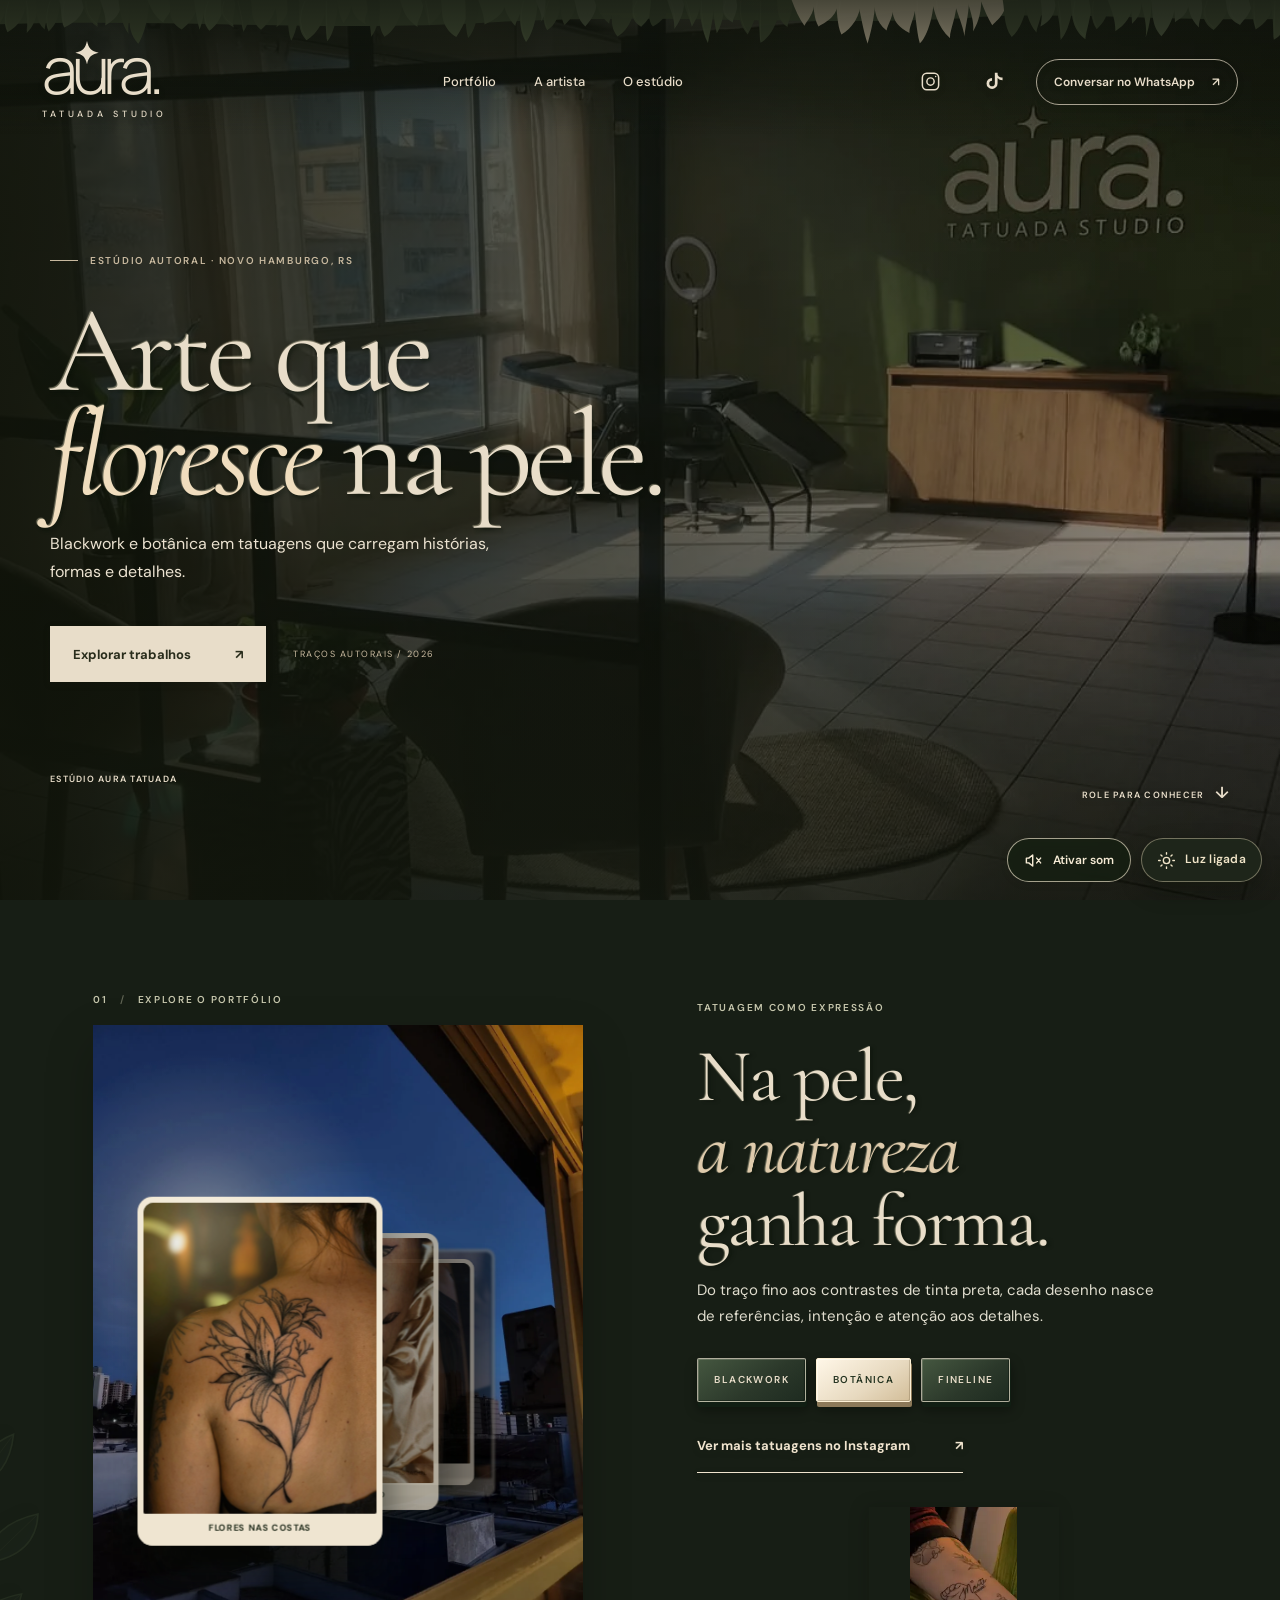
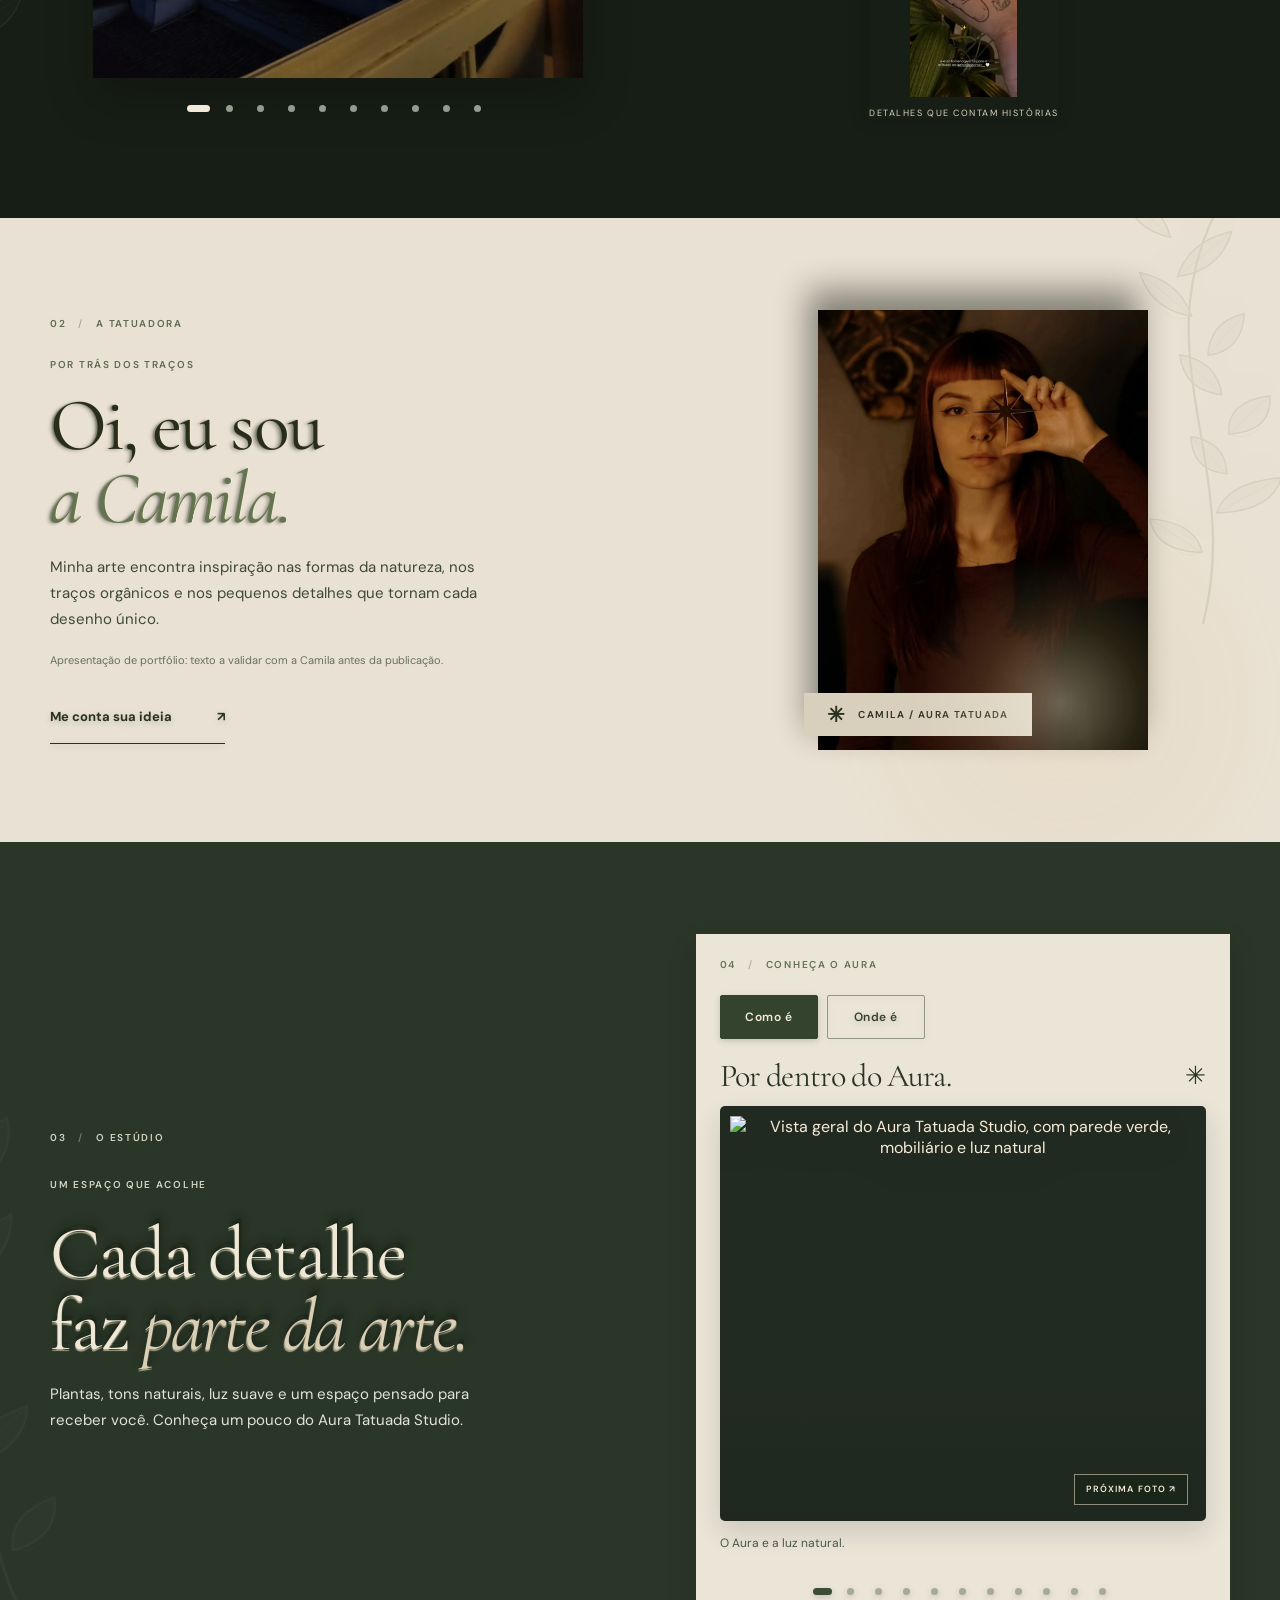
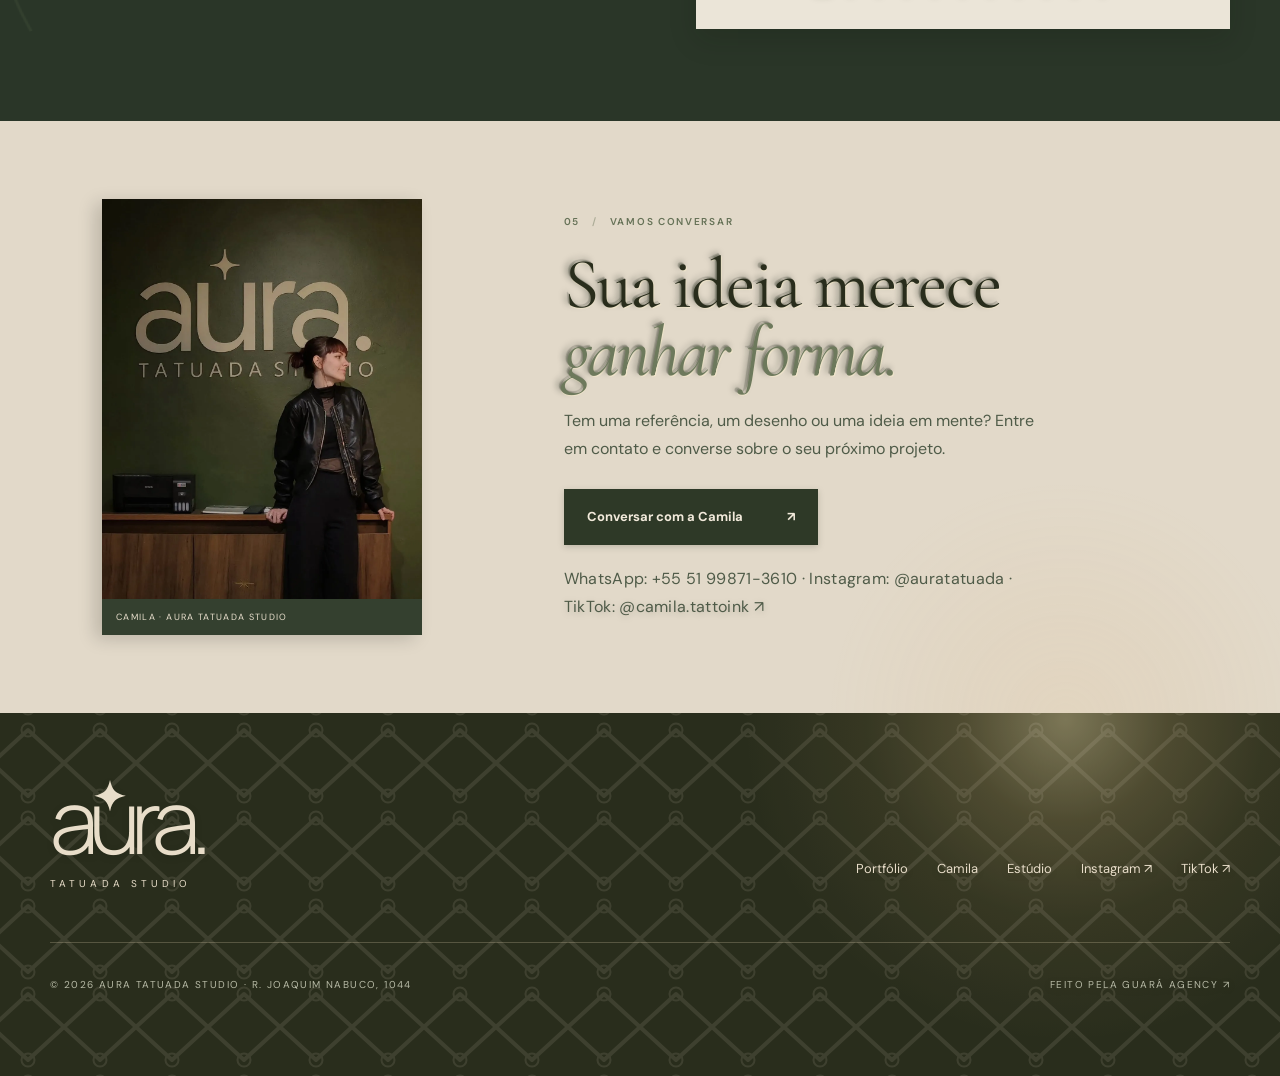
==== commit b8bf051e: "feat: add Camila TikTok to Aura full site" ====
--- a/site/index.html
+++ b/site/index.html
@@ -27,7 +27,7 @@
   <link rel="stylesheet" href="./interactive-relief.css">
   <script src="./main.js?v=20261107-portfolio3d" defer></script>
   <script src="./light-system.js" defer></script>
-  <script src="./hero-scene.js?v=20261108-scroll-continuo" defer></script>
+  <script src="./hero-scene.js?v=20261109-som-padrao" defer></script>
   <script src="./title-relief.js" defer></script>
   <script src="./studio-panel.js" defer></script>
   <script src="./interactive-relief.js?v=20261107-portfolio3d" defer></script>
@@ -53,12 +53,13 @@
         <a href="https://www.instagram.com/auratatuada/" target="_blank" rel="noopener noreferrer" class="instagram-link" aria-label="Instagram Aura Tatuada, abre nova aba">
           <svg viewBox="0 0 24 24" fill="none" stroke="currentColor" stroke-width="1.7" aria-hidden="true"><rect x="2.7" y="2.7" width="18.6" height="18.6" rx="5"/><circle cx="12" cy="12" r="4.15"/><circle cx="17.9" cy="6.3" r=".8" fill="currentColor" stroke="none"/></svg>
         </a>
+        <a href="https://www.tiktok.com/@camila.tattoink" target="_blank" rel="noopener noreferrer" class="instagram-link tiktok-link" aria-label="TikTok da Camila, abre nova aba"><svg viewBox="0 0 24 24" fill="currentColor" aria-hidden="true"><path d="M15.5 2h-3.1v12.2a3.2 3.2 0 1 1-3.2-3.2V7.9a6.3 6.3 0 1 0 6.3 6.3V8.1a7.6 7.6 0 0 0 5.7 2.5V7.4A4.7 4.7 0 0 1 15.5 2Z"/></svg></a>
         <a href="https://wa.me/5551998713610" target="_blank" rel="noopener noreferrer" class="nav-cta">Conversar no WhatsApp <span aria-hidden="true">↗</span></a>
         <button class="menu-button" type="button" aria-label="Abrir menu" aria-controls="nav-mobile" aria-expanded="false"><span></span><span></span></button>
       </div>
     </div>
     <nav class="nav-mobile" id="nav-mobile" aria-label="Menu para telas pequenas" hidden>
-      <a href="#portfolio">01 / Portfólio</a><a href="#artista">02 / A artista</a><a href="#estudio">03 / O estúdio</a><a href="#contato">04 / Conversar</a>
+      <a href="#portfolio">01 / Portfólio</a><a href="#artista">02 / A artista</a><a href="#estudio">03 / O estúdio</a><a href="#contato">04 / Conversar</a><a href="https://www.tiktok.com/@camila.tattoink" target="_blank" rel="noopener noreferrer">05 / TikTok da Camila ↗</a>
     </nav>
   </header>
   <main id="conteudo">
@@ -190,13 +191,13 @@
           <h2 id="contact-heading">Sua ideia merece<br><em>ganhar forma.</em></h2>
           <p>Tem uma referência, um desenho ou uma ideia em mente? Entre em contato e converse sobre o seu próximo projeto.</p>
           <a class="button contact-button" href="https://wa.me/5551998713610" target="_blank" rel="noopener noreferrer">Conversar com a Camila <span aria-hidden="true">↗</span></a>
-          <p class="contact-secondary">WhatsApp: +55 51 99871-3610 · Instagram: @auratatuada</p>
+          <p class="contact-secondary">WhatsApp: +55 51 99871-3610 · Instagram: @auratatuada · <a href="https://www.tiktok.com/@camila.tattoink" target="_blank" rel="noopener noreferrer">TikTok: @camila.tattoink ↗</a></p>
         </div>
       </div>
     </section>
   </main>
   <footer class="footer star-zone" data-star-tone="light">
-    <div class="container footer-content"><div><a href="#inicio" class="footer-brand" aria-label="Aura Tatuada Studio — voltar ao início">a<span class="brand-u">u<svg class="brand-star" viewBox="0 0 64 64" aria-hidden="true"><path d="M32 0c4.6 20.8 11.2 27.4 32 32-20.8 4.6-27.4 11.2-32 32C27.4 43.2 20.8 36.6 0 32 20.8 27.4 27.4 20.8 32 0Z" fill="currentColor"/></svg></span>ra.</a><span class="footer-subtitle">TATUADA STUDIO</span></div><nav aria-label="Links do rodapé"><a href="#portfolio">Portfólio</a><a href="#artista">Camila</a><a href="#estudio">Estúdio</a><a href="https://www.instagram.com/auratatuada/" target="_blank" rel="noopener noreferrer">Instagram ↗</a></nav></div>
+    <div class="container footer-content"><div><a href="#inicio" class="footer-brand" aria-label="Aura Tatuada Studio — voltar ao início">a<span class="brand-u">u<svg class="brand-star" viewBox="0 0 64 64" aria-hidden="true"><path d="M32 0c4.6 20.8 11.2 27.4 32 32-20.8 4.6-27.4 11.2-32 32C27.4 43.2 20.8 36.6 0 32 20.8 27.4 27.4 20.8 32 0Z" fill="currentColor"/></svg></span>ra.</a><span class="footer-subtitle">TATUADA STUDIO</span></div><nav aria-label="Links do rodapé"><a href="#portfolio">Portfólio</a><a href="#artista">Camila</a><a href="#estudio">Estúdio</a><a href="https://www.instagram.com/auratatuada/" target="_blank" rel="noopener noreferrer">Instagram ↗</a><a href="https://www.tiktok.com/@camila.tattoink" target="_blank" rel="noopener noreferrer">TikTok ↗</a></nav></div>
     <div class="container footer-credits"><span>© <span id="year">2026</span> AURA TATUADA STUDIO · R. JOAQUIM NABUCO, 1044</span><a href="https://www.guaraagency.com.br/" target="_blank" rel="noopener noreferrer">FEITO PELA GUARÁ AGENCY ↗</a></div>
 
   </footer>
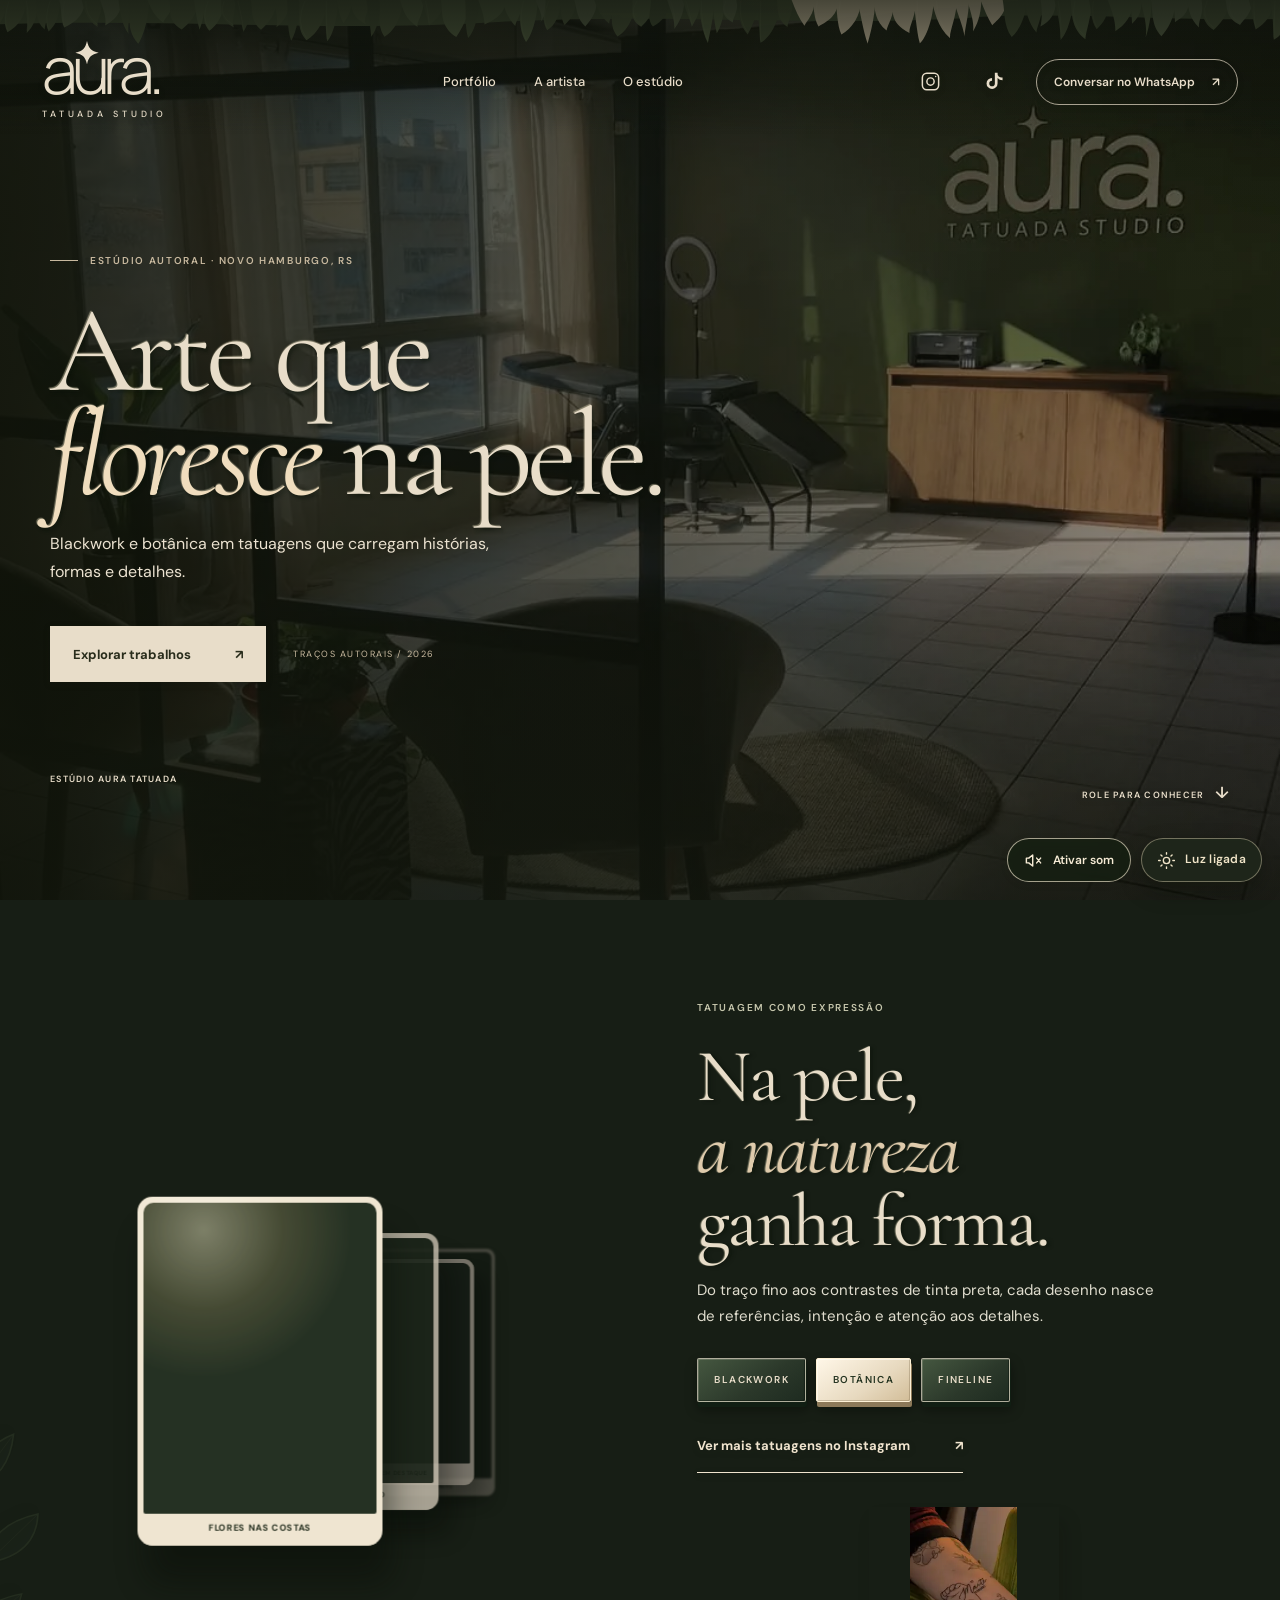
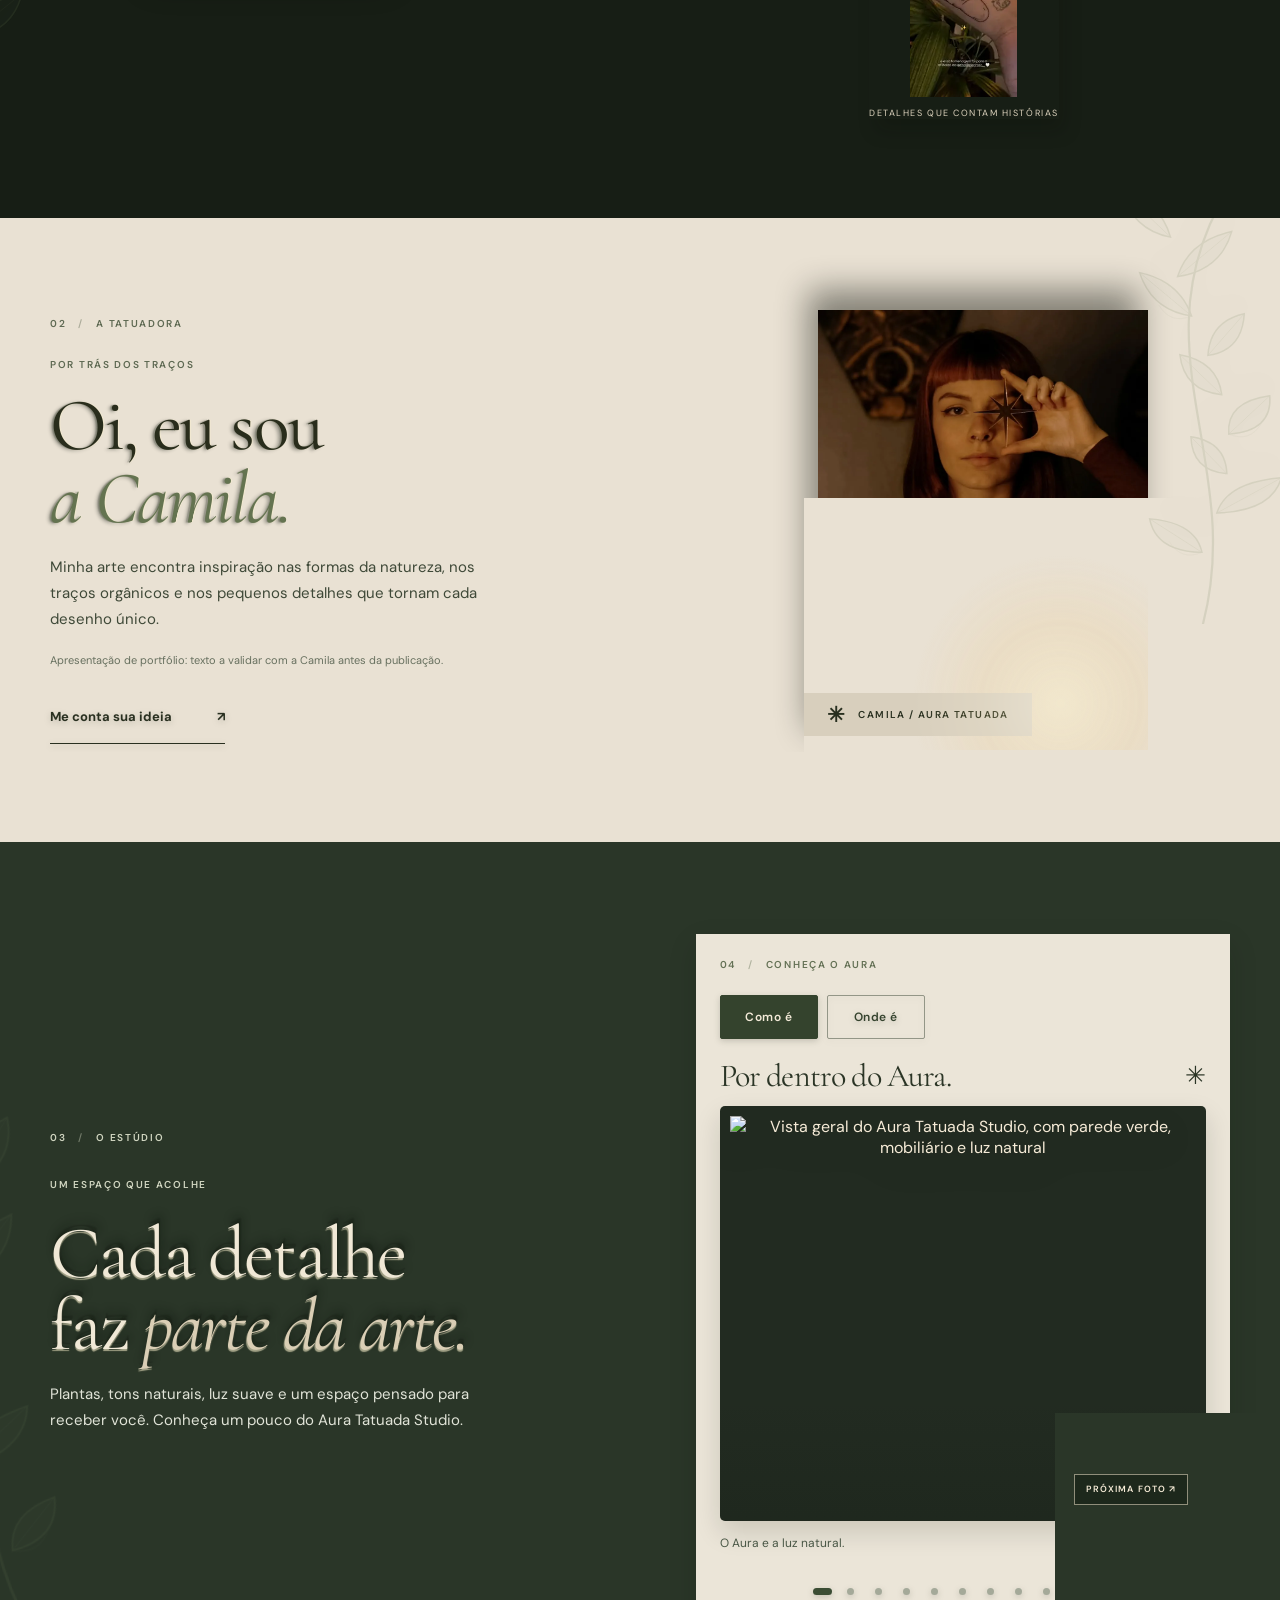
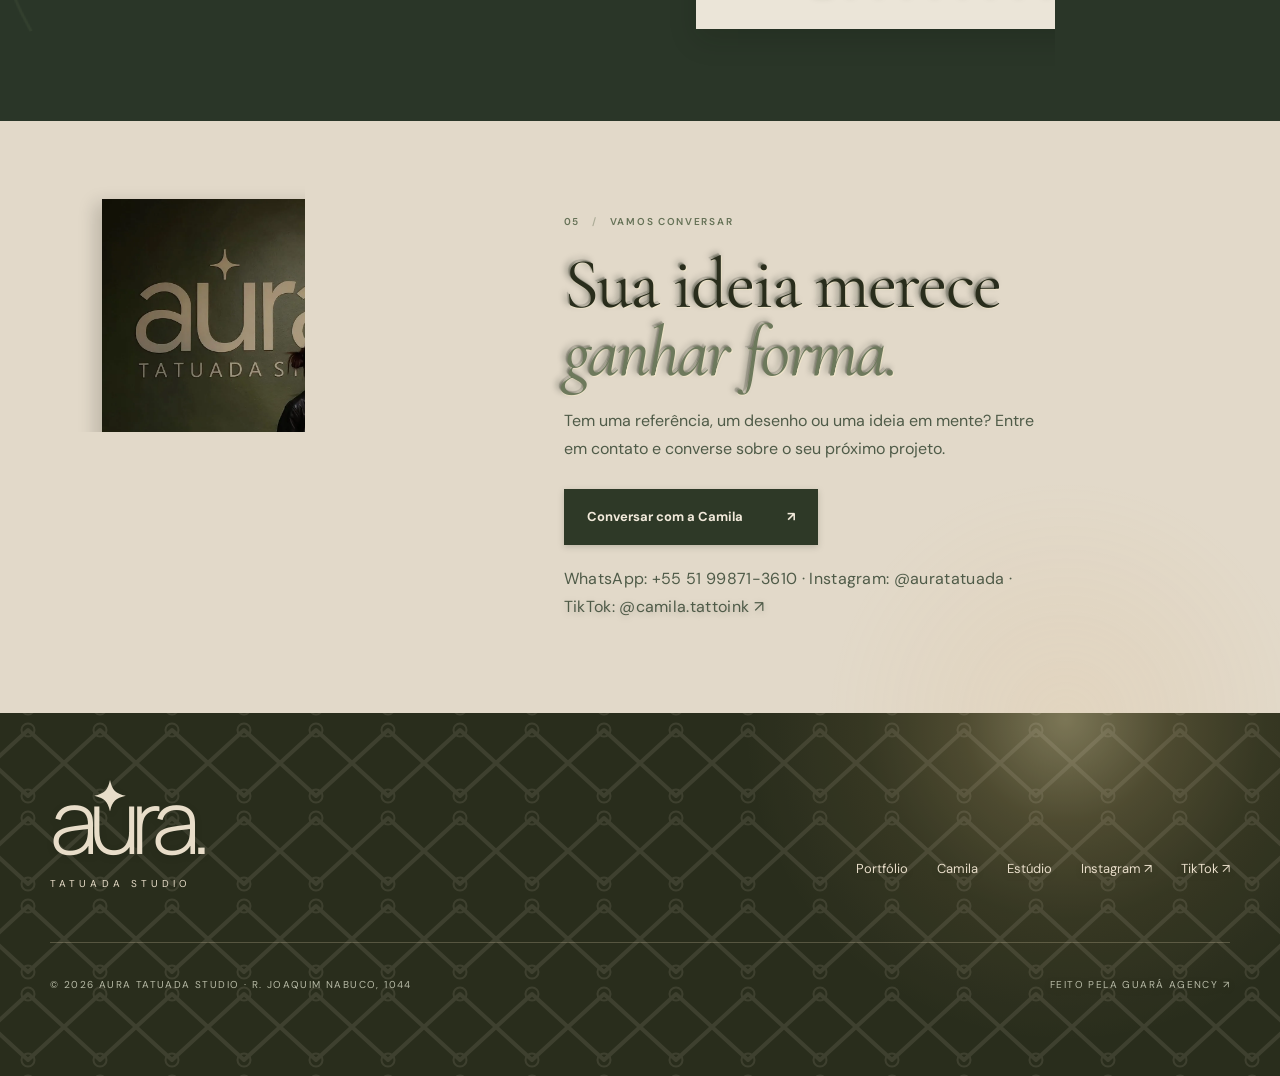
==== commit 2c06df9c: "Alinha URL canônica e imagem OG ao domínio público do projeto" ====
--- a/site/index.html
+++ b/site/index.html
@@ -8,11 +8,11 @@
   <meta property="og:title" content="Aura Tatuada Studio — Blackwork & Botânica">
   <meta property="og:description" content="Tatuagem autoral que floresce na pele. Novo Hamburgo, RS.">
   <meta property="og:type" content="website">
-  <meta property="og:url" content="https://guaraagency-julio.github.io/aura-tatuada/">
-  <meta property="og:image" content="https://guaraagency-julio.github.io/aura-tatuada/assets/estudio-principal.webp">
+  <meta property="og:url" content="https://aura-tatuada.vercel.app/">
+  <meta property="og:image" content="https://aura-tatuada.vercel.app/assets/estudio-principal.webp">
   <meta property="og:image:alt" content="Aura Tatuada Studio em Novo Hamburgo">
   <meta name="twitter:card" content="summary_large_image">
-  <link rel="canonical" href="https://guaraagency-julio.github.io/aura-tatuada/">
+  <link rel="canonical" href="https://aura-tatuada.vercel.app/">
   <title>Aura Tatuada Studio — Blackwork & Botânica</title>
   <link rel="icon" type="image/svg+xml" href="./favicon.svg?v=20261107" sizes="any">
   <link rel="preconnect" href="https://fonts.googleapis.com">
--- a/site/styles.css
+++ b/site/styles.css
@@ -478,3 +478,6 @@
   height:.36em;
   transform:translateX(-50%);
 }
+
+/* Mantém os ícones de redes sociais lado a lado em telas estreitas. */
+@media(max-width:370px){.header-row{gap:8px}.nav-actions{gap:2px}}
